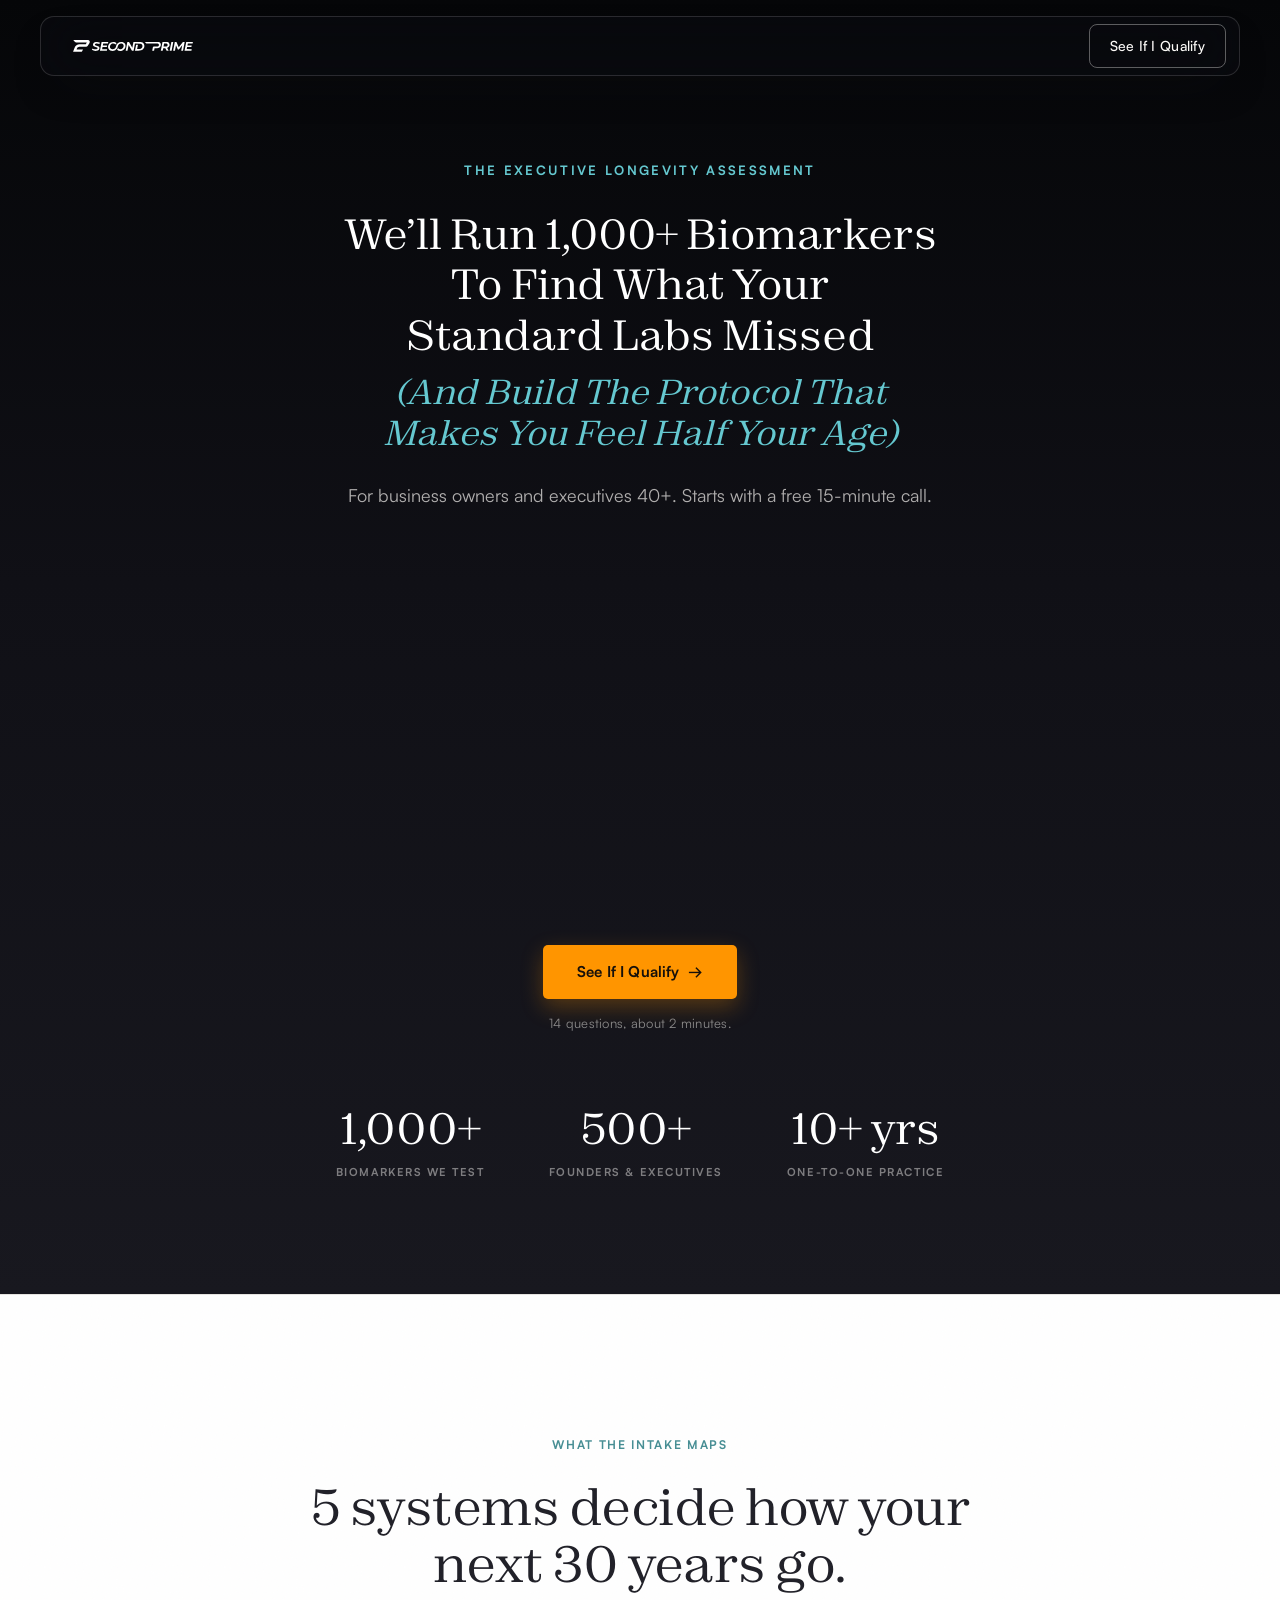
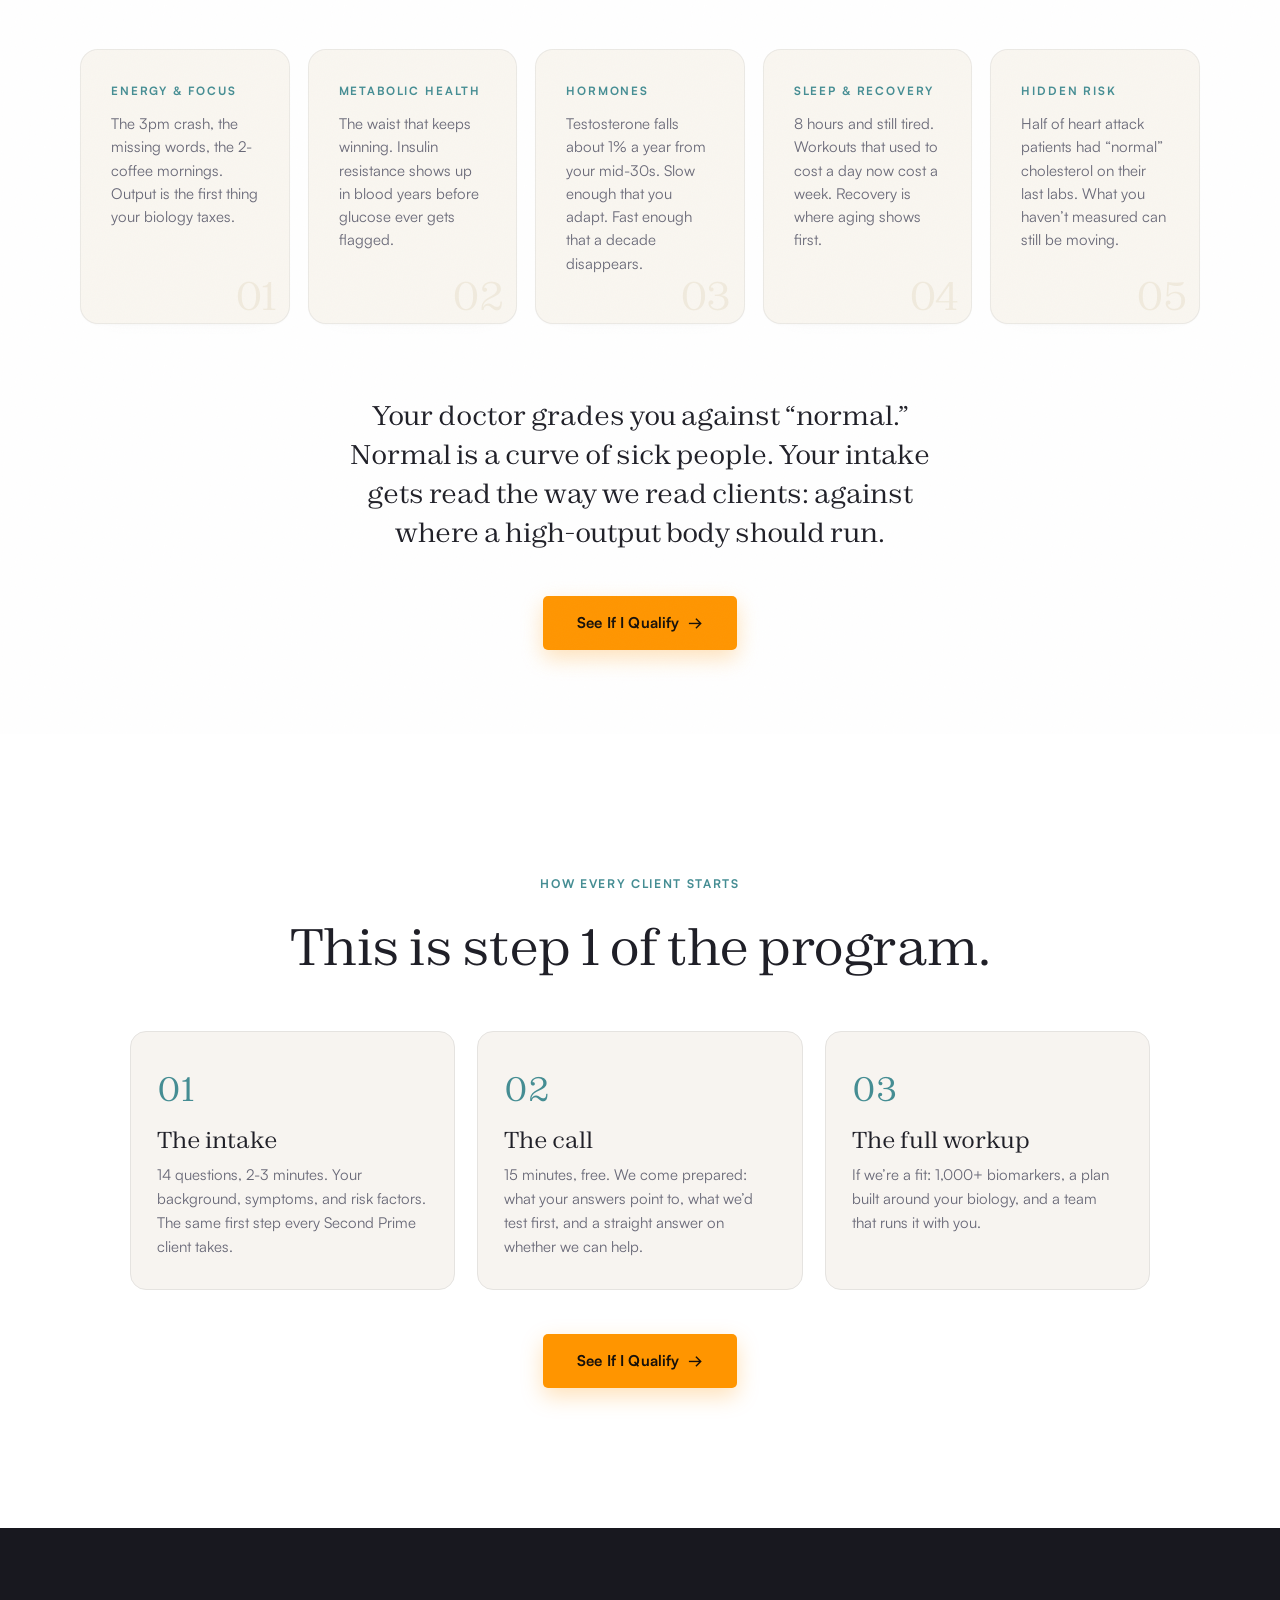
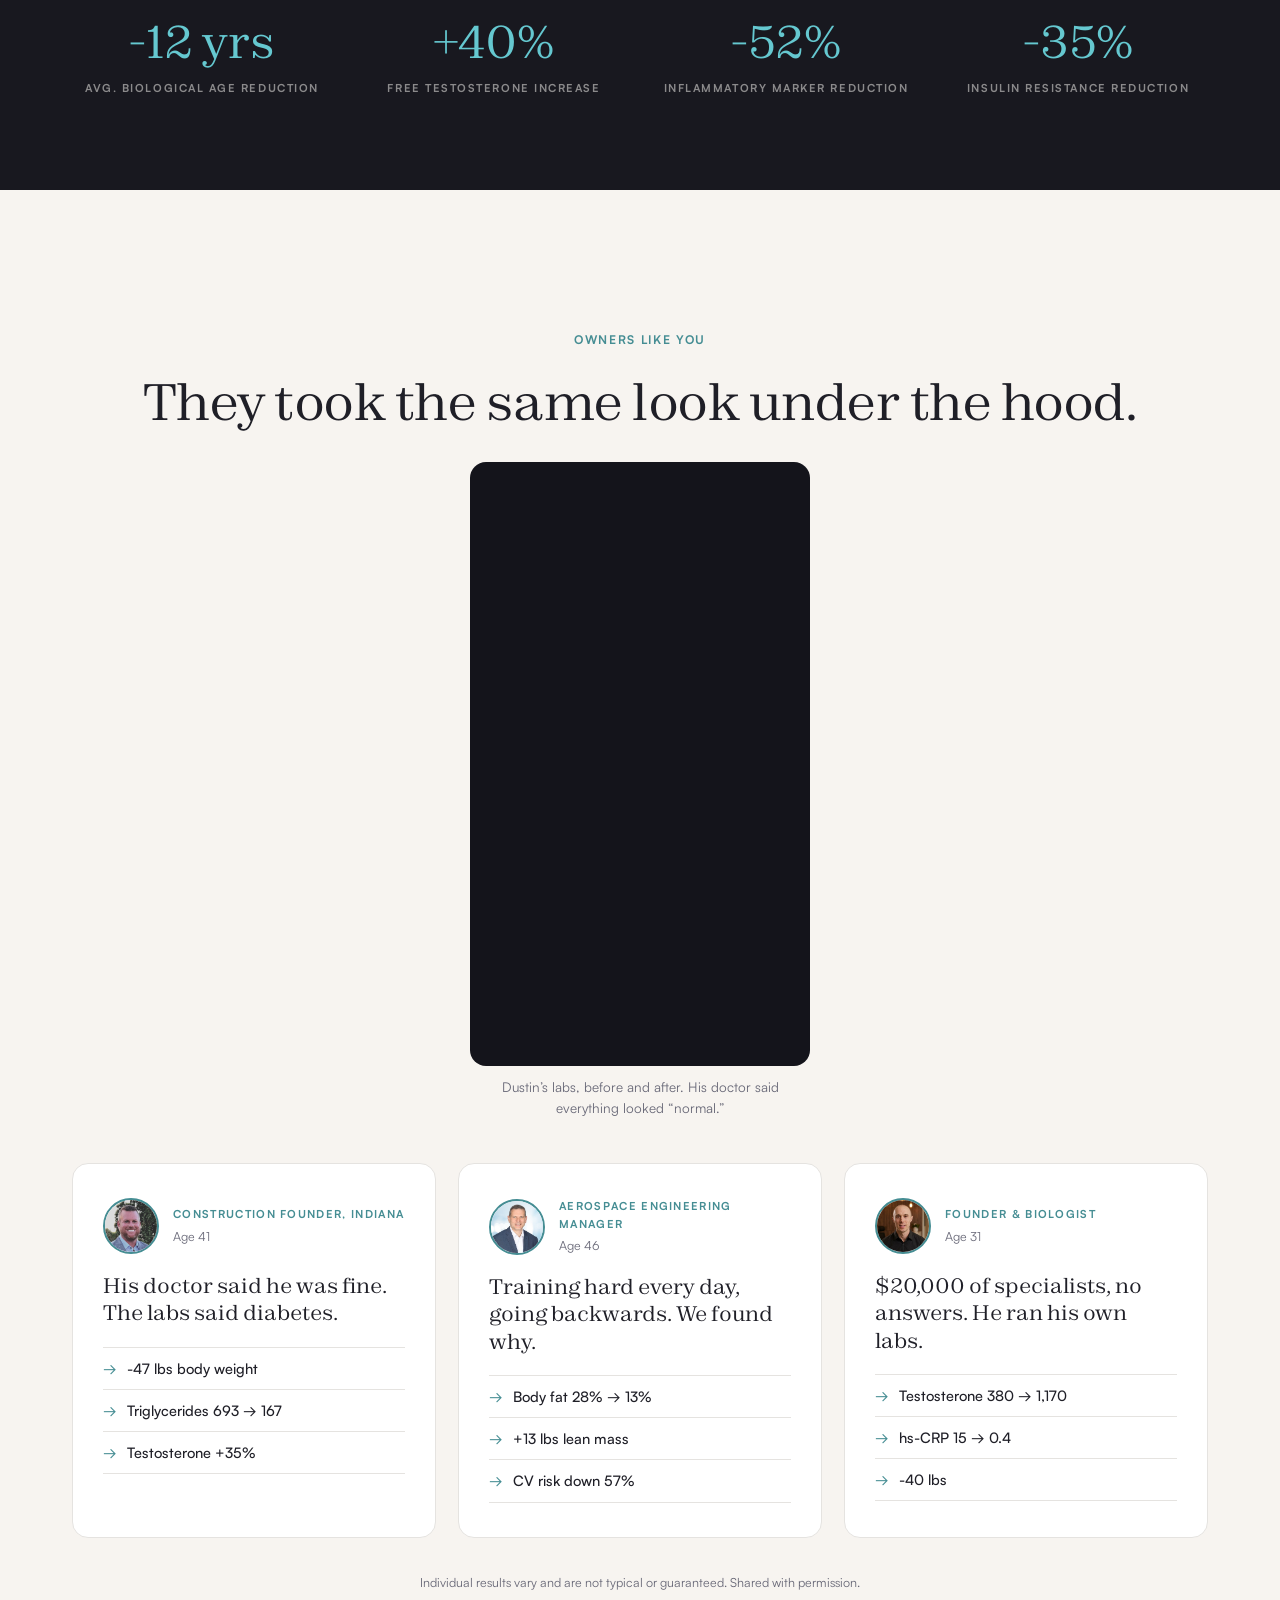
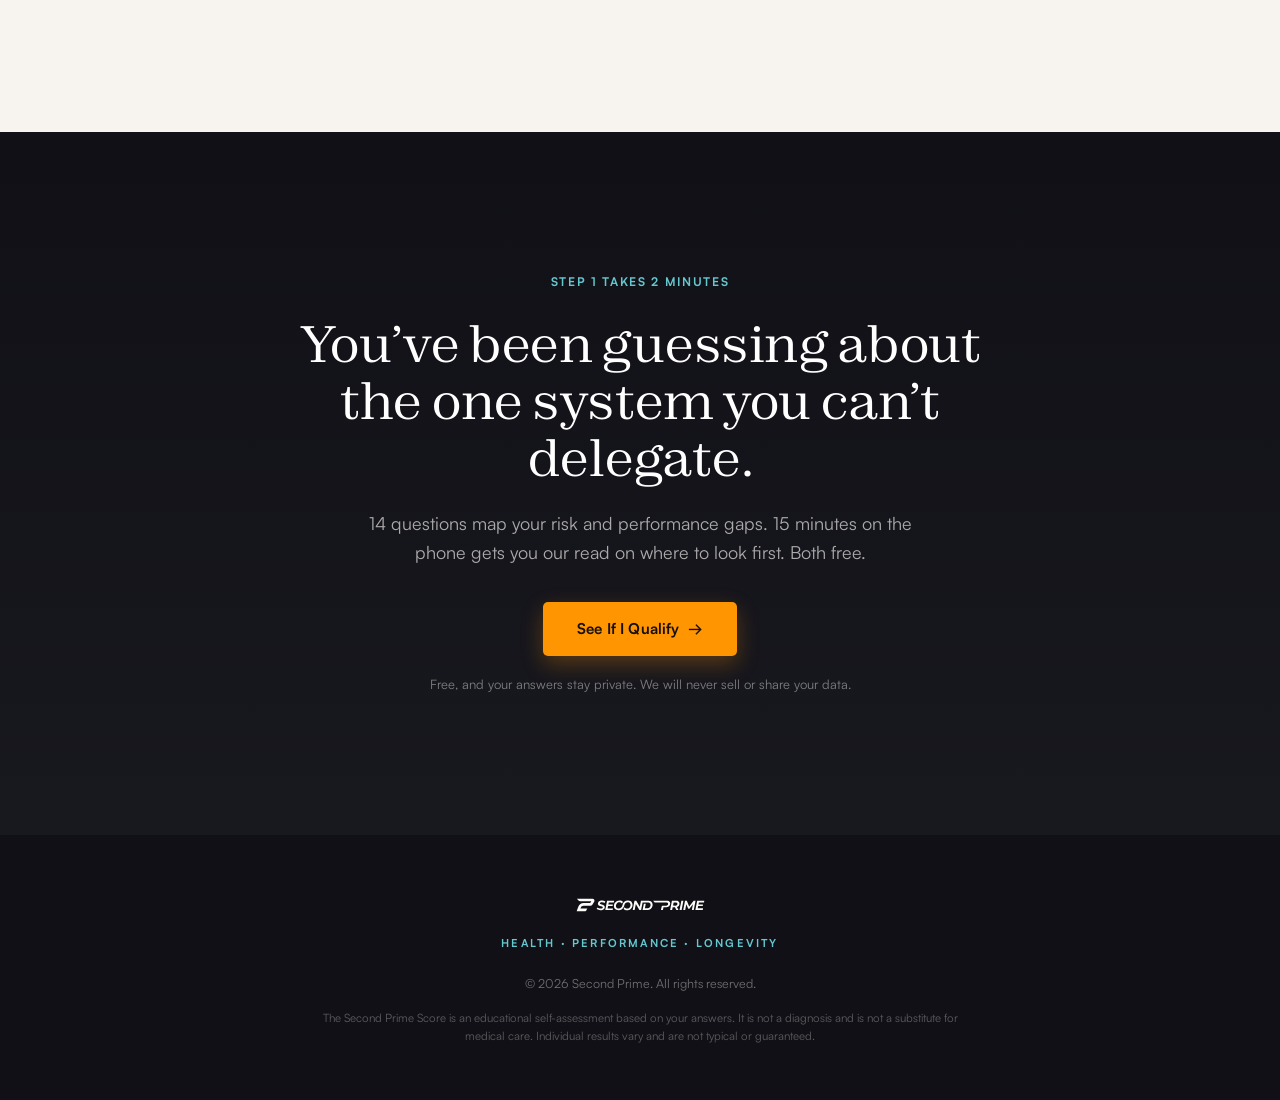
==== assessment-funnel/index.html @ a341e0a4 "Name the product in the eyebrow, shorten the headline, qualify-framed CTA - Eyebrow becomes The Exec" ====
<!DOCTYPE html>
<html lang="en">
<head>
  <meta charset="UTF-8" />
  <meta name="viewport" content="width=device-width, initial-scale=1.0" />
  <title>Second Prime | Your Doctor Says You're Fine. You Know You're Not.</title>
  <meta name="description" content="The Executive Longevity Assessment for business owners and executives 40+. 14 questions map your risk and performance gaps, then a free 15-minute call with our read on where to look first." />
  <link rel="icon" type="image/png" sizes="32x32" href="assets/favicon-32.png" />
  <link rel="icon" type="image/png" sizes="16x16" href="assets/favicon-16.png" />
  <meta name="theme-color" content="#101016" />
  <meta property="og:type" content="website" />
  <meta property="og:site_name" content="Second Prime" />
  <meta property="og:title" content="Your doctor says you're fine. You know you're not." />
  <meta property="og:description" content="The Executive Longevity Assessment. 14 questions map your risk and performance gaps, then a free 15-minute call: what we'd test first, and whether we can help." />
  <meta property="og:image" content="assets/og-image.jpg" />
  <meta name="twitter:card" content="summary_large_image" />
  <script>document.documentElement.classList.add("js");</script>
  <link rel="stylesheet" href="css/styles.css?v=1" />
  <link rel="stylesheet" href="css/funnel.css?v=11" />
  <link rel="stylesheet" href="css/assess.css?v=29" />
  <!-- Meta pixel (Amartinco LLC's Pixel). Neutral event names only, per Meta health-advertiser rules. -->
  <script>
  (function () {
    if (/^(localhost|127\.0\.0\.1|tests\.secondprime\.io)$|github\.io$/.test(location.hostname)) return; // no pixel on local/test previews
    !function(f,b,e,v,n,t,s){if(f.fbq)return;n=f.fbq=function(){n.callMethod?n.callMethod.apply(n,arguments):n.queue.push(arguments)};if(!f._fbq)f._fbq=n;n.push=n;n.loaded=!0;n.version='2.0';n.queue=[];t=b.createElement(e);t.async=!0;t.src=v;s=b.getElementsByTagName(e)[0];s.parentNode.insertBefore(t,s)}(window,document,'script','https://connect.facebook.net/en_US/fbevents.js');
    fbq('init', '500535282073021');
    fbq('track', 'PageView');
  })();
  </script>
</head>
<body class="as-land">

  <!-- ============ NAV ============ -->
  <header class="nav" id="nav">
    <div class="nav-inner">
      <span class="nav-logo" role="img" aria-label="Second Prime"></span>
      <nav class="nav-links"></nav>
      <div class="nav-actions">
        <a class="btn-cta btn-ghost" href="assessment.html">See If I Qualify</a>
      </div>
    </div>
  </header>

  <!-- ============ HERO ============ -->
  <section class="f-hero as-hero" id="top">
    <div class="container">
      <div class="reveal in">
        <span class="hero-tag">The Executive Longevity Assessment</span>
        <h1 class="as-h1-long">We&rsquo;ll Run 1,000+ Biomarkers To Find What Your Standard Labs Missed <span class="accent">(And Build The Protocol That Makes You Feel Half Your Age)</span></h1>
        <p class="f-hero-sub">For business owners and executives 40+. Starts with a free 15-minute call.</p>

        <!-- ============ LANDING VIDEO (Vimeo) ============ -->
        <div class="as-video reveal in" id="landingVideo">
          <div style="padding:56.25% 0 0 0;position:relative;border-radius:16px;overflow:hidden;"><iframe src="https://player.vimeo.com/video/1176372724?badge=0&amp;autopause=0&amp;player_id=0&amp;app_id=58479" frameborder="0" allow="autoplay; fullscreen; picture-in-picture; clipboard-write; encrypted-media; web-share" referrerpolicy="strict-origin-when-cross-origin" style="position:absolute;top:0;left:0;width:100%;height:100%;" title="Second Prime"></iframe></div>
        </div>
        <script src="https://player.vimeo.com/api/player.js"></script>

        <a class="btn btn-teal btn-lg as-cta" href="assessment.html">See If I Qualify&ensp;&rarr;</a>
        <p class="f-hero-note">14 questions, about 2 minutes.</p>
        <div class="f-hero-stats">
          <div><span class="num">1,000+</span><span class="lbl">Biomarkers We Test</span></div>
          <div><span class="num">500+</span><span class="lbl">Founders &amp; Executives</span></div>
          <div><span class="num">10+ yrs</span><span class="lbl">One-to-One Practice</span></div>
        </div>
      </div>
    </div>
  </section>

  <!-- ============ THE 5 SYSTEMS ============ -->
  <section class="gap" id="systems">
    <div class="container">
      <div class="so-head center reveal">
        <span class="eyebrow">What the Intake Maps</span>
        <h2>5 systems decide how your<br />next 30 years go.</h2>
      </div>
      <div class="so-grid as-grid5">
        <article class="so-card reveal">
          <span class="so-num" aria-hidden="true">01</span>
          <span class="so-label">Energy &amp; Focus</span>
          <p class="so-desc">The 3pm crash, the missing words, the 2-coffee mornings. Output is the first thing your biology taxes.</p>
        </article>
        <article class="so-card reveal">
          <span class="so-num" aria-hidden="true">02</span>
          <span class="so-label">Metabolic Health</span>
          <p class="so-desc">The waist that keeps winning. Insulin resistance shows up in blood years before glucose ever gets flagged.</p>
        </article>
        <article class="so-card reveal">
          <span class="so-num" aria-hidden="true">03</span>
          <span class="so-label">Hormones</span>
          <p class="so-desc">Testosterone falls about 1% a year from your mid-30s. Slow enough that you adapt. Fast enough that a decade disappears.</p>
        </article>
        <article class="so-card reveal">
          <span class="so-num" aria-hidden="true">04</span>
          <span class="so-label">Sleep &amp; Recovery</span>
          <p class="so-desc">8 hours and still tired. Workouts that used to cost a day now cost a week. Recovery is where aging shows first.</p>
        </article>
        <article class="so-card reveal">
          <span class="so-num" aria-hidden="true">05</span>
          <span class="so-label">Hidden Risk</span>
          <p class="so-desc">Half of heart attack patients had &ldquo;normal&rdquo; cholesterol on their last labs. What you haven&rsquo;t measured can still be moving.</p>
        </article>
      </div>
      <p class="f-turn reveal">Your doctor grades you against &ldquo;normal.&rdquo; Normal is a curve of sick people. Your intake gets read the way we read clients: against where a high-output body should run.</p>
      <div class="f-section-cta reveal">
        <a class="btn btn-dark btn-lg as-cta" href="assessment.html">See If I Qualify&ensp;&rarr;</a>
      </div>
    </div>
  </section>

  <!-- ============ HOW IT WORKS ============ -->
  <section style="background: var(--white)">
    <div class="container">
      <div class="center reveal" style="margin-bottom: 56px">
        <span class="eyebrow">How Every Client Starts</span>
        <h2>This is step 1 of the program.</h2>
      </div>
      <div class="as-steps reveal">
        <div class="as-step"><b>01</b><h3>The intake</h3><p>14 questions, 2-3 minutes. Your background, symptoms, and risk factors. The same first step every Second Prime client takes.</p></div>
        <div class="as-step"><b>02</b><h3>The call</h3><p>15 minutes, free. We come prepared: what your answers point to, what we&rsquo;d test first, and a straight answer on whether we can help.</p></div>
        <div class="as-step"><b>03</b><h3>The full workup</h3><p>If we&rsquo;re a fit: 1,000+ biomarkers, a plan built around your biology, and a team that runs it with you.</p></div>
      </div>
      <div class="f-section-cta reveal">
        <a class="btn btn-dark btn-lg as-cta" href="assessment.html">See If I Qualify&ensp;&rarr;</a>
      </div>
    </div>
  </section>

  <!-- ============ PROOF BAND ============ -->
  <section class="f-stats">
    <div class="container">
      <div class="f-stats-row reveal">
        <div><span class="num">-12 yrs</span><span class="lbl">Avg. Biological Age Reduction</span></div>
        <div><span class="num">+40%</span><span class="lbl">Free Testosterone Increase</span></div>
        <div><span class="num">-52%</span><span class="lbl">Inflammatory Marker Reduction</span></div>
        <div><span class="num">-35%</span><span class="lbl">Insulin Resistance Reduction</span></div>
      </div>
    </div>
  </section>

  <!-- ============ PROOF / CASES ============ -->
  <section style="background: var(--bg-light)">
    <div class="container">
      <div class="center reveal" style="margin-bottom: 32px">
        <span class="eyebrow">Owners Like You</span>
        <h2>They took the same look under the hood.</h2>
      </div>

      <!-- Dustin case study (vertical, 240x426). Strongest proof asset on the page. -->
      <div class="as-vertvid reveal">
        <div class="as-vertvid-frame"><iframe src="https://player.vimeo.com/video/1214153253?badge=0&amp;autopause=0&amp;player_id=0&amp;app_id=58479" frameborder="0" allow="autoplay; fullscreen; picture-in-picture; clipboard-write; encrypted-media; web-share" referrerpolicy="strict-origin-when-cross-origin" title="Dustin case study"></iframe></div>
        <p class="as-casevid-cap">Dustin&rsquo;s labs, before and after. His doctor said everything looked &ldquo;normal.&rdquo;</p>
      </div>
      <div class="f-cases">
        <article class="f-case reveal">
          <div class="f-case-head">
            <img class="f-case-avatar" src="assets/cases/dustin-head.jpg" alt="" loading="lazy" style="object-position:center 22%" />
            <div><span class="tag">Construction Founder, Indiana</span><span class="age">Age 41</span></div>
          </div>
          <div class="title">His doctor said he was fine. The labs said diabetes.</div>
          <ul>
            <li>-47 lbs body weight</li>
            <li>Triglycerides 693 &rarr; 167</li>
            <li>Testosterone +35%</li>
          </ul>
        </article>
        <article class="f-case reveal">
          <div class="f-case-head">
            <img class="f-case-avatar" src="assets/cases/rob-head.jpg" alt="" loading="lazy" style="object-position:center 30%" />
            <div><span class="tag">Aerospace Engineering Manager</span><span class="age">Age 46</span></div>
          </div>
          <div class="title">Training hard every day, going backwards. We found why.</div>
          <ul>
            <li>Body fat 28% &rarr; 13%</li>
            <li>+13 lbs lean mass</li>
            <li>CV risk down 57%</li>
          </ul>
        </article>
        <article class="f-case reveal">
          <div class="f-case-head">
            <img class="f-case-avatar" src="assets/cases/andrew-head.jpg" alt="" loading="lazy" style="object-position:center 38%" />
            <div><span class="tag">Founder &amp; Biologist</span><span class="age">Age 31</span></div>
          </div>
          <div class="title">$20,000 of specialists, no answers. He ran his own labs.</div>
          <ul>
            <li>Testosterone 380 &rarr; 1,170</li>
            <li>hs-CRP 15 &rarr; 0.4</li>
            <li>-40 lbs</li>
          </ul>
        </article>
      </div>
      <p class="f-disc reveal">Individual results vary and are not typical or guaranteed. Shared with permission.</p>
    </div>
  </section>

  <!-- ============ FINAL CTA ============ -->
  <section class="f-cta">
    <div class="container reveal">
      <span class="eyebrow">Step 1 Takes 2 Minutes</span>
      <h2>You&rsquo;ve been guessing about<br />the one system you can&rsquo;t delegate.</h2>
      <p class="lead">14 questions map your risk and performance gaps. 15 minutes on the phone gets you our read on where to look first. Both free.</p>
      <a class="btn btn-teal btn-lg as-cta" href="assessment.html">See If I Qualify&ensp;&rarr;</a>
      <p class="note">Free, and your answers stay private. We will never sell or share your data.</p>
    </div>
  </section>

  <!-- ============ FOOTER ============ -->
  <footer class="f-footer">
    <div class="container">
      <div class="f-logo" role="img" aria-label="Second Prime"></div>
      <p class="tagline">Health &middot; Performance &middot; Longevity</p>
      <p class="copy">&copy; 2026 Second Prime. All rights reserved.</p>
      <p class="disc">The Second Prime Score is an educational self-assessment based on your answers. It is not a diagnosis and is not a substitute for medical care. Individual results vary and are not typical or guaranteed.</p>
    </div>
  </footer>

  <!-- ============ STICKY MOBILE CTA ============ -->
  <div class="f-sticky" id="fSticky">
    <div class="f-sticky-txt"><b>Executive Longevity Assessment</b>14 questions, then a free 15-minute call</div>
    <a class="btn btn-teal as-cta" href="assessment.html">See If I Qualify</a>
  </div>

  <script>
  // Glass nav theme: match the ground behind it
  const nav = document.getElementById('nav');
  const NAV_DARK = '.f-hero, .f-stats, .f-cta, .f-footer';
  function updateNavTheme() {
    const r = nav.getBoundingClientRect();
    const y = r.top + r.height / 2;
    const xs = [r.left + r.width * 0.5, r.left + r.width * 0.2, r.left + r.width * 0.8];
    nav.style.pointerEvents = 'none';
    let dark = false;
    for (const x of xs) { const el = document.elementFromPoint(x, y); if (el && el.closest(NAV_DARK)) { dark = true; break; } }
    nav.style.pointerEvents = '';
    nav.classList.toggle('light', !dark);
  }
  let navRaf = 0;
  const onNavScroll = () => { if (navRaf) return; navRaf = requestAnimationFrame(() => { navRaf = 0; updateNavTheme(); }); };
  window.addEventListener('scroll', onNavScroll, { passive: true });
  window.addEventListener('resize', onNavScroll);
  window.addEventListener('load', updateNavTheme);
  updateNavTheme();

  // Scroll reveals
  const revealEls = [...document.querySelectorAll('.reveal')];
  function revealCheck() {
    const limit = window.innerHeight * 0.92;
    revealEls.forEach((el) => {
      if (el.classList.contains('in')) return;
      if (el.getBoundingClientRect().top < limit) {
        const siblings = [...el.parentElement.children].filter((c) => c.classList.contains('reveal') && !c.classList.contains('in'));
        const idx = Math.max(0, siblings.indexOf(el));
        el.style.transitionDelay = `${Math.min(idx, 5) * 100}ms`;
        el.classList.add('in');
      }
    });
  }
  const revealIO = new IntersectionObserver((entries) => { if (entries.some((e) => e.isIntersecting)) revealCheck(); }, { rootMargin: '0px 0px -8% 0px' });
  revealEls.forEach((el) => revealIO.observe(el));
  window.addEventListener('resize', revealCheck, { passive: true });
  window.addEventListener('load', revealCheck);
  revealCheck();
  const revealTimer = setInterval(() => {
    revealCheck();
    if (revealEls.every((el) => el.classList.contains('in'))) clearInterval(revealTimer);
  }, 350);

// Sticky mobile CTA: show once past the hero
  const sticky = document.getElementById('fSticky');
  function onStickyScroll() {
    sticky.classList.toggle('show', window.scrollY > window.innerHeight * 0.9);
  }
  window.addEventListener('scroll', onStickyScroll, { passive: true });
  onStickyScroll();
  </script>
</body>
</html>
---- assessment-funnel/css/styles.css ----
/* ============================================================
   BRAND FONTS — Satoshi (sans) + Zodiak (serif), local files
   ============================================================ */
@font-face { font-family: "Satoshi"; src: url("../assets/fonts/Satoshi-Regular.otf") format("opentype"); font-weight: 400; font-display: swap; }
@font-face { font-family: "Satoshi"; src: url("../assets/fonts/Satoshi-Medium.otf") format("opentype"); font-weight: 500; font-display: swap; }
@font-face { font-family: "Satoshi"; src: url("../assets/fonts/Satoshi-Bold.otf") format("opentype"); font-weight: 700; font-display: swap; }
@font-face { font-family: "Satoshi"; src: url("../assets/fonts/Satoshi-Black.otf") format("opentype"); font-weight: 900; font-display: swap; }
@font-face { font-family: "Zodiak"; src: url("../assets/fonts/Zodiak-Light.otf") format("opentype"); font-weight: 300; font-display: swap; }
@font-face { font-family: "Zodiak"; src: url("../assets/fonts/Zodiak-Regular.otf") format("opentype"); font-weight: 400; font-display: swap; }

/* ============================================================
   DESIGN TOKENS — edit colors and fonts here, site-wide
   ============================================================ */
:root {
  /* Second Prime palette: slate dominates, teal punctuates, sand informs */
  --ink: #1F1F27;          /* Slate-900: primary text */
  --gray: #686877;         /* Slate-500: secondary text */
  --near-black: #18181F;   /* Slate-1000: dark sections */
  --bg-light: #F7F4F0;     /* Sand-100: warm light sections */
  --bg-cool: #F0F0F2;      /* Slate-50 */
  --border: #E5E3E0;
  --teal: #458D93;         /* Teal-500: accent on light */
  --teal-bright: #65C8D0;  /* Teal-200: accent on dark, primary CTA */
  --teal-deep: #2B5C60;    /* Teal-700 */
  --sand: #D9C8AE;         /* Sand-400: one key callout per view */
  --sand-light: #FDFBF8;
  --white: #ffffff;

  --font-sans: "Satoshi", -apple-system, sans-serif;
  --font-serif: "Zodiak", Georgia, serif;

  --dur-reveal: 0.6s;
  --dur-ui: 0.3s;
  --ease: cubic-bezier(0.22, 0.61, 0.36, 1);

  --container: 1200px;
  --section-pad: 140px;
  --radius: 16px;
}

/* ============================================================
   BASE
   ============================================================ */
*, *::before, *::after { box-sizing: border-box; margin: 0; padding: 0; }
html { scroll-behavior: smooth; }
html { overflow-x: hidden; }
body {
  font-family: var(--font-sans);
  color: var(--ink);
  background: var(--white);
  font-size: 16px;
  line-height: 1.6;
  -webkit-font-smoothing: antialiased;
  overflow-x: hidden;
}
img, video { max-width: 100%; display: block; }
a { color: inherit; text-decoration: none; }
ul { list-style: none; }
button { font: inherit; cursor: pointer; border: none; background: none; }

.container { max-width: var(--container); margin: 0 auto; padding: 0 32px; }
section { padding: var(--section-pad) 0; }

/* Typography */
h1 { font-family: var(--font-serif); font-size: clamp(44px, 6vw, 78px); font-weight: 400; line-height: 1.05; letter-spacing: -0.01em; text-wrap: balance; }
h2 { font-family: var(--font-serif); font-size: clamp(34px, 4vw, 54px); font-weight: 400; line-height: 1.12; letter-spacing: -0.01em; text-wrap: balance; }
h3 { font-size: 24px; font-weight: 500; line-height: 1.25; }
.eyebrow {
  display: block; font-size: 12px; font-weight: 700; letter-spacing: 0.14em;
  text-transform: uppercase; color: var(--teal); margin-bottom: 24px;
}
.lead { font-size: 18px; color: var(--gray); max-width: 560px; }
.center { text-align: center; }
.center .lead { margin-left: auto; margin-right: auto; }

/* Buttons */
.btn {
  display: inline-block; padding: 13px 30px; border-radius: 5px;
  font-size: 14px; font-weight: 600; letter-spacing: 0.04em;
  transition: transform var(--dur-ui) var(--ease), box-shadow var(--dur-ui) var(--ease), background var(--dur-ui) var(--ease);
}
.btn:hover { transform: translateY(-2px); box-shadow: 0 12px 28px rgba(16,16,22,0.16); }
.btn-dark { background: var(--near-black); color: var(--sand-light); }
.btn-dark:hover { background: var(--teal-deep); }
.btn-teal { background: var(--teal-bright); color: #101016; }
.btn-teal:hover { background: #78ECF5; }
.btn-light { background: var(--white); color: var(--ink); }
.btn-outline { border: 1px solid var(--border); color: var(--ink); }

/* Card hover lift (site-wide polish) */
.stat-card, .assess-item, .social-card, .gap-card, .pillar-card, .tier, .method-card .media, .priority-card {
  transition: transform var(--dur-ui) var(--ease), box-shadow var(--dur-ui) var(--ease), border-color var(--dur-ui) var(--ease);
}
.stat-card:hover, .assess-item:hover, .social-card:hover, .gap-card:hover, .priority-card:hover {
  transform: translateY(-4px); box-shadow: 0 16px 40px rgba(22,23,25,0.08);
}
.pillar-card:hover { transform: translateY(-4px); border-color: rgba(255,255,255,0.2); }
.tier:hover { transform: translateY(-4px); box-shadow: 0 20px 48px rgba(22,23,25,0.12); }

/* Scroll reveal */
html.js .reveal { opacity: 0; transform: translateY(28px); transition: opacity .85s cubic-bezier(.16,1,.3,1), transform .85s cubic-bezier(.16,1,.3,1); }
html.js .reveal.in { opacity: 1; transform: none; }
@media (prefers-reduced-motion: reduce){ html.js .reveal { opacity: 1 !important; transform: none !important; transition: none; } }

/* Image placeholder slots — replace with real media */
.ph {
  position: relative; overflow: hidden; border-radius: var(--radius);
  background: linear-gradient(135deg, #d9d9de 0%, #c4c4cc 50%, #b3b3bd 100%);
  display: flex; align-items: center; justify-content: center;
}
.ph::after {
  content: attr(data-label);
  font-size: 12px; letter-spacing: 0.08em; text-transform: uppercase;
  color: rgba(39,39,44,0.55);
}

/* ============================================================
   NAV
   ============================================================ */
/* Glass nav — floating, scroll-aware theme (.light = over light sections) */
.nav {
  position: fixed; top: 16px; left: 50%; transform: translateX(-50%); z-index: 100;
  width: min(var(--container), calc(100% - 32px));
  color: var(--white); border-radius: 14px;
  background: rgba(20,20,26,0.24);
  backdrop-filter: blur(30px) saturate(1.7); -webkit-backdrop-filter: blur(30px) saturate(1.7);
  box-shadow: inset 0 0 0 1px rgba(255,255,255,0.14), 0 18px 44px -22px rgba(16,16,22,0.55);
  transition: background var(--dur-ui) var(--ease), color var(--dur-ui) var(--ease), box-shadow var(--dur-ui) var(--ease);
}
.nav.scrolled, .nav.light { color: var(--ink); background: rgba(247,244,240,0.5);
  box-shadow: inset 0 0 0 1px rgba(16,16,22,0.06), 0 18px 44px -26px rgba(43,92,96,0.24); }
.nav-inner {
  width: 100%; padding: 0 14px 0 24px;
  height: 60px; display: flex; align-items: center; justify-content: space-between;
}
.nav-logo {
  display: block; width: 152px; height: 30px; background: currentColor;
  -webkit-mask: url("../assets/logo.svg") no-repeat left center / contain;
          mask: url("../assets/logo.svg") no-repeat left center / contain;
  transition: background var(--dur-ui) var(--ease);
}
.nav-links { display: flex; gap: 30px; font-size: 14px; }
.nav-links a { color: currentColor; opacity: 0.72; transition: opacity var(--dur-ui); }
.nav-links a:hover { opacity: 1; }
.nav-actions { display: flex; align-items: center; gap: 16px; font-size: 14px; }
.nav .btn-cta { padding: 10px 20px; border-radius: 8px; background: var(--teal-bright); color: #101016; font-weight: 600; font-size: 14px; letter-spacing: 0.02em; transition: background var(--dur-ui), transform var(--dur-ui); white-space: nowrap; }
.nav.scrolled .btn-cta, .nav.light .btn-cta { background: var(--near-black); color: var(--sand-light); }
.nav .btn-cta:hover { transform: translateY(-1px); }
.nav-burger { display: none; flex-direction: column; align-items: center; justify-content: center;
  gap: 5px; width: 44px; height: 44px; margin-right: -10px; padding: 0;
  background: none; border: none; color: inherit; cursor: pointer; }
.nav-burger span { width: 22px; height: 2px; background: currentColor; }

/* Visible keyboard focus (accessibility) */
:focus-visible { outline: 2px solid var(--teal); outline-offset: 3px; border-radius: 4px; }
.btn:focus-visible, .btn-cta:focus-visible, .nav-links a:focus-visible { outline-offset: 4px; }
:focus:not(:focus-visible) { outline: none; }
.mobile-menu {
  display: none; position: fixed; top: 82px; left: 16px; right: 16px; z-index: 99;
  background: rgba(247,244,240,0.96);
  backdrop-filter: blur(18px); -webkit-backdrop-filter: blur(18px); color: var(--ink);
  border-radius: 14px; box-shadow: inset 0 0 0 1px rgba(16,16,22,0.07), 0 18px 44px -22px rgba(16,16,22,0.25);
  padding: 8px 22px 16px;
}
.mobile-menu.open { display: block; }
.mobile-menu a { display: block; padding: 14px 0; font-size: 17px; border-bottom: 1px solid var(--border); }
.mobile-menu a:last-child { border-bottom: none; }

/* ============================================================
   HERO  (full-bleed dark image, headline bottom-left)
   ============================================================ */
.hero {
  position: relative; min-height: 100dvh; padding: 0; overflow: hidden;
  display: flex; align-items: center; color: var(--white);
  background: #101016;
}
.hero::before {
  content: ""; position: absolute; inset: -1.5%; z-index: 0;
  background: url("../assets/andrew-hero-b.jpg?v=2") right top / cover no-repeat;
  background-image: -webkit-image-set(url("../assets/andrew-hero-b.webp?v=2") 1x, url("../assets/andrew-hero-b.jpg?v=2") 1x);
  background-image: image-set(url("../assets/andrew-hero-b.webp?v=2") type("image/webp"), url("../assets/andrew-hero-b.jpg?v=2") type("image/jpeg"));
  background-position: right top; background-size: cover; background-repeat: no-repeat;
  transform: scale(1.0); transform-origin: top center;
}
html.js .hero::before {
  animation: heroKen 30s ease-in-out infinite alternate;
}
.hero::after {
  content: ""; position: absolute; inset: 0; z-index: 1; pointer-events: none;
  background:
    linear-gradient(90deg, rgba(10,10,14,0.88) 0%, rgba(10,10,14,0.66) 26%, rgba(10,10,14,0.32) 56%, rgba(10,10,14,0.06) 100%),
    linear-gradient(180deg, rgba(10,10,14,0.28) 0%, rgba(10,10,14,0.05) 34%, rgba(10,10,14,0.55) 80%, rgba(6,6,10,0.99) 100%);
}
@keyframes heroKen {
  from { transform: scale(1.0) translate3d(0, 0, 0); }
  to   { transform: scale(1.035) translate3d(-0.8%, 0.8%, 0); }
}

.hero-inner {
  position: relative; z-index: 2; width: 100%;
  max-width: var(--container); margin: 0 auto; padding: 32px 32px 0;
  display: flex; justify-content: space-between; align-items: center; gap: 40px;
}
.hero h1 { margin-bottom: 28px; max-width: 680px; }
.hero-tag {
  display: block; font-size: 13px; font-weight: 700; letter-spacing: 0.18em;
  text-transform: uppercase; color: rgba(255,255,255,0.85); margin-bottom: 22px;
}
.hero-sub { font-size: 19px; color: rgba(255,255,255,0.85); max-width: 520px; margin: -6px 0 28px; }
.btn-lg { padding: 15px 34px; font-size: 15px; }
.hero-checks { margin: 0 0 36px; display: flex; flex-direction: column; gap: 13px; }
.hero-checks li { display: flex; align-items: center; gap: 14px; font-size: 17px; color: rgba(255,255,255,0.92); }
.hero-checks li::before {
  content: "\2713"; flex: 0 0 26px; height: 26px; border-radius: 50%;
  background: var(--teal); color: var(--white);
  display: flex; align-items: center; justify-content: center;
  font-size: 13px; font-weight: 700;
}
.hero-cta-row { display: flex; align-items: center; gap: 28px; flex-wrap: wrap; }
.hero-link {
  color: var(--white); font-weight: 500; padding-bottom: 2px;
  border-bottom: 1px solid rgba(255,255,255,0.5);
  transition: border-color var(--dur-ui);
}
.hero-link:hover { border-color: var(--white); }

/* ---- Hero entrance choreography + clinical accent line ---- */
.hero-rule { display: block; width: 0; height: 2px; border-radius: 2px;
  background: var(--teal-bright); margin-bottom: 20px; }
html.js .hero-rule { animation: lineGrow 1s cubic-bezier(.16,1,.3,1) 0.2s forwards; }
@keyframes lineGrow { from { width: 0; } to { width: 42px; } }

html.js .hero-tag,
html.js .hero h1,
html.js .hero-sub,
html.js .hero-cta-row { opacity: 0; animation: heroRise 0.95s cubic-bezier(.16,1,.3,1) forwards; }
html.js .hero-tag    { animation-delay: 0.18s; }
html.js .hero h1     { animation-delay: 0.34s; }
html.js .hero-sub    { animation-delay: 0.50s; }
html.js .hero-cta-row { animation-delay: 0.64s; }
@keyframes heroRise { from { opacity: 0; transform: translateY(22px); } to { opacity: 1; transform: none; } }

/* ---- Felt chips cascade in one at a time ---- */
html.js .felt span { opacity: 0; }
html.js .felt.in span { animation: chipIn 0.6s cubic-bezier(.16,1,.3,1) both; }
html.js .felt.in span:nth-child(1) { animation-delay: 0.05s; }
html.js .felt.in span:nth-child(2) { animation-delay: 0.15s; }
html.js .felt.in span:nth-child(3) { animation-delay: 0.25s; }
html.js .felt.in span:nth-child(4) { animation-delay: 0.35s; }
html.js .felt.in span:nth-child(5) { animation-delay: 0.45s; }
@keyframes chipIn { from { opacity: 0; translate: 0 14px; scale: 0.97; } to { opacity: 1; translate: 0 0; scale: 1; } }
.felt span:hover { border-color: var(--teal-bright); }

/* ---- Comparison cards slide in from opposite sides ---- */
html.js .gap-them.reveal { transform: translateY(28px) translateX(-26px); }
html.js .gap-us.reveal   { transform: translateY(28px) translateX(26px); }
html.js .gap-them.in, html.js .gap-us.in { transform: none; }

@media (prefers-reduced-motion: reduce) {
  html.js .hero::before { animation: none; }
  html.js .hero-rule { width: 42px; animation: none; }
  html.js .hero-tag, html.js .hero h1, html.js .hero-sub, html.js .hero-cta-row { opacity: 1; animation: none; }
  html.js .felt span { opacity: 1; }
  html.js .felt.in span { animation: none; }
  html.js .gap-them.reveal, html.js .gap-us.reveal { transform: translateY(28px); }
}

/* ============================================================
   THE GAP (why we're different)
   ============================================================ */
.gap { background: var(--bg-light); }
.gap-head { max-width: 860px; margin: 0 auto 32px; }
.gap-head .lead { margin: 20px auto 0; }
.gap-grid { display: grid; grid-template-columns: 1fr 1fr; gap: 24px; max-width: 980px; margin: 0 auto; }
.gap-card { border-radius: var(--radius); padding: 40px 36px; }
.gap-them { background: var(--white); border: 1px solid var(--border); }
.gap-them h3 { color: var(--ink); }
.gap-us { background: var(--near-black); color: var(--white); }
.gap-card h3 { font-family: var(--font-serif); font-weight: 400; font-size: 24px; margin-bottom: 6px; }
.gap-tag { font-size: 12px; letter-spacing: 0.06em; text-transform: uppercase; color: var(--gray); margin-bottom: 26px; }
.gap-us .gap-tag { color: var(--teal-bright); }
.gap-card li { display: flex; gap: 12px; padding: 9px 0; font-size: 15px; color: var(--gray); }
.gap-them li::before { content: "\2715"; color: #c2c2cb; font-size: 12px; margin-top: 4px; }
.gap-us li { color: rgba(255,255,255,0.78); }
.gap-us li::before { content: "\2713"; color: var(--teal-bright); font-weight: 700; }

/* Something's off — symptom card grid (design import) */
.so-head { max-width: 1120px; margin: 0 auto; }
.so-grid {
  display: grid; grid-template-columns: repeat(3, 1fr); gap: 18px;
  max-width: 1120px; margin: 56px auto 0;
}
.so-card {
  position: relative; border-radius: 18px;
  background: #F9F6F0;
  border: 1px solid rgba(31,31,39,0.06);
  box-shadow: 0 1px 2px rgba(31,31,39,0.02), 0 10px 26px -24px rgba(31,31,39,0.1);
  padding: 32px 30px 30px; overflow: hidden;
  transition: box-shadow var(--dur-ui) var(--ease), transform var(--dur-ui) var(--ease), border-color var(--dur-ui) var(--ease);
}
.so-card:hover {
  transform: translateY(-4px); border-color: rgba(69,141,147,0.32);
  box-shadow: 0 16px 36px -26px rgba(31,31,39,0.16);
}
.so-num {
  position: absolute; top: 20px; right: 26px;
  font-family: var(--font-serif); font-weight: 400; font-size: 62px;
  line-height: 1; letter-spacing: -.04em; color: #E7DCC4; pointer-events: none; z-index: 0;
}
.so-label {
  display: block; font-family: var(--font-sans); font-weight: 600;
  font-size: 11.5px; letter-spacing: 0.16em; text-transform: uppercase;
  color: var(--teal); margin-bottom: 58px; position: relative; z-index: 1;
}
.so-headline {
  font-family: var(--font-serif); font-weight: 400; font-size: 27px;
  line-height: 1.1; letter-spacing: -0.015em; color: var(--ink);
  position: relative; z-index: 1;
}
.so-desc {
  font-family: var(--font-sans); font-size: 15px; line-height: 1.55;
  color: var(--gray); margin: 12px 0 0; position: relative; z-index: 1;
}
@media (max-width: 920px) { .so-grid { grid-template-columns: repeat(2, 1fr); } }
@media (max-width: 600px) {
  .so-grid { grid-template-columns: 1fr; margin-top: 40px; gap: 14px; }
  .so-num { font-size: 54px; }
  .so-label { margin-bottom: 40px; }
  .so-headline { font-size: 24px; }
}

/* Something's off — dark "flying blind" panel (replaces comparison chart) */
.flyingblind {
  position: relative; overflow: hidden;
  background: radial-gradient(120% 90% at 50% -10%, #33686E 0%, #26555B 55%, #1E464C 100%) #26555B;
  border-radius: 28px;
  padding: 72px 72px 64px; max-width: 1120px; margin: 22px auto 0;
  color: var(--white); text-align: center;
  box-shadow: inset 0 1px 0 rgba(255,255,255,0.06), 0 40px 90px -50px rgba(22,56,61,0.5);
}
.flyingblind::before {
  content: ""; position: absolute; inset: 0; pointer-events: none;
  background: radial-gradient(90% 55% at 50% -8%, rgba(255,255,255,0.04), transparent 58%);
}
.fb-headline {
  font-family: var(--font-serif); font-weight: 400; font-size: clamp(32px, 4vw, 46px);
  line-height: 1.12; letter-spacing: -0.02em; color: var(--sand-light); margin: 0;
  text-wrap: balance;
}
.fb-lead {
  font-family: var(--font-sans); font-size: clamp(16px, 1.6vw, 18px); line-height: 1.6;
  color: rgba(225,242,243,0.78); margin: 22px auto 0; max-width: 600px; text-wrap: pretty;
}
/* Transition line between symptom grid and the dark panel */
.so-turn {
  position: relative; text-align: center; max-width: 640px; margin: 60px auto 0;
  padding-bottom: 42px;
  font-family: var(--font-serif); font-weight: 400; font-size: clamp(21px, 2.2vw, 27px);
  line-height: 1.3; letter-spacing: -0.01em; color: var(--ink);
}
.so-turn em { font-style: italic; color: var(--teal); }
.so-turn::after {
  content: ""; position: absolute; left: 50%; bottom: 0; transform: translateX(-50%);
  width: 1px; height: 30px; background: linear-gradient(var(--border), rgba(229,227,224,0));
}
.fb-stats { margin-top: 46px; display: grid; grid-template-columns: repeat(3, 1fr); gap: 16px; }
.fb-stat {
  background: rgba(255,255,255,0.06);
  border: 1px solid rgba(255,255,255,0.12);
  box-shadow: inset 0 1px 0 rgba(255,255,255,0.07);
  border-radius: 20px; padding: 34px 26px 30px;
  transition: transform .35s var(--ease), background .35s var(--ease), border-color .35s var(--ease);
}
.fb-stat:hover {
  transform: translateY(-4px);
  background: rgba(255,255,255,0.09);
  border-color: rgba(101,200,208,0.45);
}
.fb-term {
  font-family: var(--font-serif); font-weight: 400; font-size: 42px; line-height: 1;
  letter-spacing: -0.02em; color: var(--sand-light);
}
.fb-contrast { display: flex; align-items: baseline; justify-content: center; gap: 13px; }
.fb-from { font-size: 27px; color: rgba(225,242,243,0.42); letter-spacing: -0.01em; }
.fb-arrow-i { font-family: var(--font-sans); font-size: 21px; color: rgba(225,242,243,0.38); }
.fb-desc {
  font-family: var(--font-sans); font-size: 15.5px; line-height: 1.55; color: rgba(225,242,243,0.72); margin: 16px 0 0;
}
.fb-cta { margin-top: 48px; display: flex; flex-wrap: wrap; align-items: center; justify-content: center; gap: 24px; }
.fb-tagline { font-family: var(--font-sans); font-size: 15px; color: rgba(225,242,243,0.55); }
@media (max-width: 760px) {
  .flyingblind { padding: 44px 22px 40px; border-radius: 22px; margin-top: 44px; }
  .fb-stats { grid-template-columns: 1fr; gap: 12px; margin-top: 36px; }
  .fb-stat { padding: 26px 22px 24px; border-radius: 16px; }
  .fb-term { font-size: 34px; }
}

/* ============================================================
   THE DIFFERENCE (data -> plan funnel)
   ============================================================ */
.plan { background: var(--bg-light); }
.plan-head { max-width: 820px; margin: 0 auto 64px; }
.plan-head .lead { margin: 20px auto 0; }
.plan-grid { display: grid; grid-template-columns: 1.1fr 0.9fr; gap: 24px; max-width: 1020px; margin: 0 auto; align-items: stretch; }
.funnel {
  background: var(--white); border: 1px solid var(--border); border-radius: var(--radius);
  padding: 36px; display: flex; flex-direction: column; gap: 18px;
}
.funnel-title { font-weight: 700; font-size: 15px; margin-bottom: 6px; }
.f-row { display: grid; grid-template-columns: 72px 1fr 130px; gap: 14px; align-items: center; }
.f-num { font-size: 17px; font-weight: 700; text-align: right; letter-spacing: -0.01em; }
.f-track { height: 8px; border-radius: 99px; background: #ececf1; overflow: hidden; }
.f-bar { height: 100%; border-radius: 99px; width: var(--w); }
html.js .f-bar { width: 0; transition: width 1.1s var(--ease) 0.3s; }
html.js .reveal.in .f-bar { width: var(--w); }
.f-1 { background: var(--ink); }
.f-2 { background: var(--teal-deep); }
.f-3 { background: var(--teal); }
.f-4 { background: var(--sand); }
.f-label { font-size: 13px; color: var(--gray); }
.funnel-note { font-size: 12px; color: var(--gray); margin-top: auto; padding-top: 12px; }
.priority-stack { display: flex; flex-direction: column; gap: 14px; }
.priority-card {
  background: var(--white); border: 1px solid var(--border); border-radius: var(--radius);
  padding: 20px 24px; display: flex; flex-direction: column; gap: 4px;
}
.p-tag { font-size: 11px; font-weight: 700; letter-spacing: 0.12em; text-transform: uppercase; color: var(--teal); }
.priority-card strong { font-size: 16px; font-weight: 700; }
.priority-card span:last-of-type { font-size: 14px; color: var(--gray); }

/* ============================================================
   FOUNDER STORY
   ============================================================ */
.founder { background: var(--near-black); color: var(--white); }
.founder-grid { display: grid; grid-template-columns: 0.9fr 1.1fr; gap: 64px; align-items: center; }
.founder-photo .ph { aspect-ratio: 4 / 5; background: linear-gradient(135deg, #34343c, #1e1e24); }
.founder-photo .ph::after { color: rgba(255,255,255,0.4); }
.founder .eyebrow { color: rgba(255,255,255,0.5); }
.founder-body h2 { margin-bottom: 24px; }
.founder-body p { color: rgba(255,255,255,0.72); margin-bottom: 18px; max-width: 540px; }
.founder-stats { display: flex; gap: 40px; margin: 32px 0 36px; flex-wrap: wrap; }
.founder-stats > div { display: flex; flex-direction: column; }
.fs-num { font-size: 30px; font-weight: 500; letter-spacing: -0.02em; }
.fs-label { font-size: 13px; color: rgba(255,255,255,0.5); }
@media (max-width: 600px) {
  .founder-stats { gap: 12px; flex-wrap: nowrap; }
  .founder-stats > div { flex: 1 1 0; min-width: 0; }
  .fs-num { font-size: clamp(17px, 5.2vw, 24px); }
  .fs-label { font-size: 10.5px; line-height: 1.3; }
}
.founder .btn-dark { background: var(--white); color: var(--ink); }

/* ============================================================
   TRUSTED-BY LOGO WALL (leaders we've worked with)
   ============================================================ */
.logowall {
  background: var(--white);
  padding: 64px 0 68px;
}
/* Crisp hairline seams so adjacent light sections don't blur together */
.member-wall, .plan, .personas, .trusted, .cta-strip, .faq, .gap { border-top: 1px solid var(--border); }
.lw-label {
  text-align: center; font-size: 12px; font-weight: 700;
  letter-spacing: 0.16em; text-transform: uppercase;
  color: var(--gray); margin-bottom: 40px;
}
/* Infinite auto-scroll marquee; logos fade out at the edges via mask (no gradient panels) */
.lw-marquee {
  position: relative; overflow: hidden;
  -webkit-mask-image: linear-gradient(to right, transparent 0%, #000 10%, #000 90%, transparent 100%);
          mask-image: linear-gradient(to right, transparent 0%, #000 10%, #000 90%, transparent 100%);
}
.lw-track {
  display: flex; align-items: center; width: max-content;
  animation: lwScroll 52s linear infinite;
}
.lw-track > * { margin-right: 92px; flex: 0 0 auto; }
@media (hover: hover) { .lw-marquee:hover .lw-track { animation-play-state: paused; } }
@keyframes lwScroll { from { transform: translateX(0); } to { transform: translateX(-50%); } }
.lw-logo {
  height: 32px; width: auto;
  filter: brightness(0) opacity(0.42);
  transition: filter var(--dur-ui) var(--ease), transform var(--dur-ui) var(--ease);
}
.lw-logo:hover { filter: brightness(0) opacity(0.82); transform: translateY(-2px); }
.lw-wide   { height: 27px; }   /* amazon, adp wordmarks */
.lw-tall   { height: 39px; }   /* mlb silhouette reads small */
.lw-emblem { height: 45px; }   /* the hartford: stacked stag + wordmark */
.lw-bw     { height: 24px; }   /* build bw: long horizontal lockup */
.lw-word {
  font-family: var(--font-sans); font-weight: 700; font-size: 24px;
  letter-spacing: 0.005em; line-height: 1; color: var(--ink);
  opacity: 0.42; cursor: default;
}
.lw-word:hover { opacity: 0.82; transform: translateY(-2px); }
@media (max-width: 760px) {
  .logowall { padding: 46px 0 48px; }
  .lw-label { margin-bottom: 30px; }
  .lw-track { animation-duration: 36s; }
  .lw-track > * { margin-right: 58px; }
  .lw-logo { height: 25px; }
  .lw-wide { height: 21px; }
  .lw-tall { height: 30px; }
  .lw-emblem { height: 35px; }
  .lw-bw { height: 19px; }
  .lw-word { font-size: 19px; }
}
/* Reduced motion: stop the scroll, fall back to a centered static wall */
@media (prefers-reduced-motion: reduce) {
  .lw-track {
    animation: none; flex-wrap: wrap; justify-content: center;
    width: 100%; gap: 28px 56px;
  }
  .lw-track > * { margin-right: 0; }
  .lw-dup, .lw-edge { display: none; }
}

/* ============================================================
   PERSONAS + RESULTS DELTAS
   ============================================================ */
.personas { background: var(--bg-light); }
.persona-grid { display: grid; grid-template-columns: repeat(3, 1fr); gap: 24px; }
.persona-card {
  background: var(--white); border: 1px solid var(--border); border-radius: var(--radius);
  overflow: hidden;
  transition: transform var(--dur-ui) var(--ease), box-shadow var(--dur-ui) var(--ease);
}
.persona-card:hover { transform: translateY(-4px); box-shadow: 0 16px 40px rgba(22,23,25,0.1); }
.persona-img { aspect-ratio: 3 / 2; overflow: hidden; }
.persona-img img { width: 100%; height: 100%; object-fit: cover; display: block; }
.persona-body { padding: 26px 28px 30px; }
.persona-body h3 { font-family: var(--font-serif); font-size: 26px; font-weight: 400; margin-bottom: 10px; }
.persona-body p { font-size: 15px; color: var(--gray); }
.personas-head { margin-bottom: 56px; }
.personas .stat-card { min-height: auto; justify-content: flex-start; gap: 16px; }
.case-delta {
  margin-top: 14px; padding-top: 14px; border-top: 1px solid var(--border);
  font-size: 13px; font-weight: 600; color: var(--teal); letter-spacing: 0.02em;
}

/* ============================================================
   HOW IT WORKS
   ============================================================ */
.method-head { max-width: 820px; margin: 0 auto 72px; }
.method-head .lead { margin: 20px auto 32px; }
.method-grid { display: grid; grid-template-columns: repeat(3, 1fr); gap: 24px; }
.method-card .ph, .method-card .media { aspect-ratio: 4 / 5; margin-bottom: 28px; }
.method-card .media img { width: 100%; height: 100%; object-fit: cover; border-radius: var(--radius); }
.method-card .media { overflow: hidden; border-radius: var(--radius); }
.method-card .step-title { font-family: var(--font-serif); font-size: 23px; font-weight: 400; margin-bottom: 10px; letter-spacing: -0.01em; }
.method-card p { font-size: 15px; color: var(--gray); }

/* ============================================================
   TESTIMONIAL CAROUSEL
   ============================================================ */
.testimonial { background: var(--white); }
.quote-slide { display: none; }
.quote-slide.active { display: block; }
.quote {
  font-family: var(--font-serif); font-size: clamp(28px, 3.2vw, 42px);
  line-height: 1.3; max-width: 820px; margin: 0 auto 48px; font-weight: 400;
}
.quote-person { display: flex; flex-direction: column; align-items: center; gap: 12px; }
.avatar { width: 48px; height: 48px; border-radius: 50%; background: linear-gradient(135deg, #c4c4cc, #9a9aa6); }
.quote-name { font-weight: 600; font-size: 15px; }
.quote-role { font-size: 14px; color: var(--gray); }
.dots { display: flex; gap: 8px; justify-content: center; margin-top: 40px; }
.dot { width: 8px; height: 8px; border-radius: 50%; background: var(--border); transition: background var(--dur-ui); }
.dot.active { background: var(--ink); }

/* ============================================================
   STATS
   ============================================================ */
.stats { padding-top: 0; }
.stats-grid { display: grid; grid-template-columns: repeat(3, 1fr); gap: 24px; }
.stat-card {
  border: 1px solid var(--border); border-radius: var(--radius);
  padding: 40px 32px 32px; min-height: 320px;
  display: flex; flex-direction: column; justify-content: space-between;
  background: linear-gradient(180deg, var(--white) 60%, var(--bg-light) 100%);
}
.stat-figure {
  font-size: 64px; font-weight: 500; letter-spacing: -0.03em; line-height: 1;
  background: linear-gradient(120deg, var(--ink) 25%, var(--teal) 100%);
  -webkit-background-clip: text; background-clip: text; color: transparent;
}
.stat-card p { font-size: 14px; color: var(--gray); }

/* ============================================================
   PILLARS (dark carousel with animated orb cards)
   ============================================================ */
.pillars { background: linear-gradient(180deg, var(--near-black) 0%, var(--near-black) 40%, #22222B 100%); color: var(--white); overflow: hidden; }
.pillars-head { max-width: 780px; margin: 0 auto 64px; }
.pillars-head .lead { color: rgba(255,255,255,0.6); margin: 20px auto 32px; }
.three-grid { display: grid; grid-template-columns: repeat(3, 1fr); gap: 20px; }

/* ===== Three Things — living cards (heart / cell / DNA) ===== */
.bp-grid { display: grid; grid-template-columns: repeat(3, 1fr); gap: 22px; }
.bp-card { position: relative; border-radius: 22px; overflow: hidden; min-height: 540px;
  background: linear-gradient(180deg, rgba(255,255,255,0.06), rgba(255,255,255,0.025));
  border: 1px solid rgba(255,255,255,0.12); padding: 30px;
  box-shadow: inset 0 1px 0 rgba(255,255,255,0.07);
  display: flex; flex-direction: column;
  transition: border-color .45s var(--ease), transform .45s var(--ease), box-shadow .45s var(--ease); }
/* background tint blooms on hover — neutral border, no colored edge */
.bp-card::before { content: ""; position: absolute; inset: 0; z-index: 0; pointer-events: none; opacity: 0;
  background: radial-gradient(72% 60% at 50% 40%, rgba(var(--glow), 0.5), rgba(var(--glow), 0.13) 50%, transparent 76%);
  transition: opacity .55s var(--ease); }
.bp-card:hover { transform: translateY(-6px); border-color: rgba(101,200,208,0.4);
  box-shadow: inset 0 1px 0 rgba(255,255,255,0.07), 0 44px 90px -44px rgba(16,16,22,0.85); }
.bp-card:hover::before { opacity: 1; }
.bp-top { position: relative; z-index: 2; height: 70px; }
.bp-i { width: 30px; height: 30px; border-radius: 999px; border: 1px solid rgba(255,255,255,0.25);
  display: flex; align-items: center; justify-content: center; color: rgba(255,255,255,0.7); font-size: 13px;
  font-style: italic; font-family: var(--font-serif); transition: opacity .35s ease; }
.bp-card:hover .bp-i { opacity: 0; }
.bp-stat { position: absolute; inset: 0; display: flex; align-items: flex-start; gap: 16px;
  opacity: 0; transform: translateY(-8px); transition: opacity .45s var(--ease) .05s, transform .45s var(--ease) .05s; }
.bp-card:hover .bp-stat { opacity: 1; transform: translateY(0); }
.bp-stat .num { font-family: var(--font-serif); font-size: 32px; line-height: 1; color: var(--white); white-space: nowrap; }
.bp-stat .txt { font-size: 12.5px; line-height: 1.45; color: rgba(255,255,255,0.78); max-width: 235px; }
.bp-stat .src { display: block; color: rgba(255,255,255,0.45); margin-top: 3px; font-size: 11px; }
.bp-orbwrap { position: relative; z-index: 1; flex: 1; display: flex; align-items: center; justify-content: center;
  transition: transform .35s cubic-bezier(.22,.61,.36,1); }
.bp-float { display: flex; align-items: center; justify-content: center; perspective: 900px;
  animation: bpFloat 7s ease-in-out infinite; }
.bp-media { width: 196px; height: 196px; object-fit: contain; }
.bp-media.dna { width: 196px; height: 248px; }
.bp-media.heart { animation: beat 1.6s ease-in-out infinite; transform-origin: center; }
.bp-media.cell  { animation: cellpulse 3.6s ease-in-out infinite; }
.bp-media.dna   { animation: dnaturn 7s ease-in-out infinite; }
@keyframes bpFloat { 0%,100% { transform: translateY(-8px); } 50% { transform: translateY(8px); } }
@keyframes beat { 0%,100%{transform:scale(1)} 9%{transform:scale(1.07)} 18%{transform:scale(1)} 28%{transform:scale(1.035)} 40%{transform:scale(1)} }
@keyframes cellpulse { 0%,100%{transform:scale(0.98);opacity:.92} 50%{transform:scale(1.05);opacity:1} }
@keyframes dnaturn { 0%{transform:rotateY(-26deg)} 50%{transform:rotateY(26deg)} 100%{transform:rotateY(-26deg)} }
.bp-body { position: relative; z-index: 2; margin-top: 18px; }
.bp-headline { font-family: var(--font-serif); font-weight: 400; font-size: 26px; line-height: 1.05;
  margin: 0 0 12px; color: var(--white); min-height: 1.1em; }
.bp-desc { color: rgba(255,255,255,0.68); font-size: 15px; line-height: 1.6; margin: 0; min-height: 4.8em; }
@media (prefers-reduced-motion: reduce){ .bp-float,.bp-media.heart,.bp-media.cell,.bp-media.dna{animation:none} }
@media (max-width: 860px) {
  .bp-grid { grid-auto-flow: column; grid-template-columns: none; grid-auto-columns: 80%;
    overflow-x: auto; scroll-snap-type: x mandatory; margin: 0 -32px; padding: 0 32px 8px; }
  .bp-card { scroll-snap-align: center; }
}
.pillar-card {
  background: rgba(255,255,255,0.04); border: 1px solid rgba(255,255,255,0.08);
  border-radius: var(--radius); padding: 28px;
}
.orb-stage {
  aspect-ratio: 3 / 2; border-radius: 12px; margin-bottom: 28px;
  background: radial-gradient(80% 80% at 50% 45%, #121317 0%, #0a0b0d 100%);
  position: relative; overflow: hidden;
  display: flex; align-items: center; justify-content: center;
}
/* Orbit ring */
.orb-stage::before {
  content: ""; position: absolute; left: 50%; top: 50%; width: 66%; aspect-ratio: 1;
  transform: translate(-50%, -50%); border-radius: 50%;
  background: conic-gradient(from 0deg, transparent 0 68%, rgba(255,255,255,0.4) 86%, transparent 100%);
  -webkit-mask: radial-gradient(closest-side, transparent 95%, #000 96%);
          mask: radial-gradient(closest-side, transparent 95%, #000 96%);
  animation: ring-spin 10s linear infinite;
}
@keyframes ring-spin { to { transform: translate(-50%, -50%) rotate(360deg); } }
/* Living orb: blob morph + pulse + ambient glow */
.orb {
  width: 44%; aspect-ratio: 1; border-radius: 50%; position: relative;
  filter: blur(0.5px);
  animation: orb-morph 9s ease-in-out infinite, orb-pulse 5s ease-in-out infinite;
}
.orb::after {
  content: ""; position: absolute; inset: -45%; border-radius: 50%;
  background: radial-gradient(circle, currentColor 0%, transparent 62%);
  opacity: 0.22; filter: blur(18px); z-index: -1;
  animation: glow-breathe 5s ease-in-out infinite;
}
@keyframes orb-pulse {
  0%, 100% { transform: scale(1) translateY(0); }
  50% { transform: scale(1.06) translateY(-3px); }
}
@keyframes orb-morph {
  0%, 100% { border-radius: 50%; }
  33% { border-radius: 52% 48% 55% 45% / 48% 54% 46% 52%; }
  66% { border-radius: 46% 54% 48% 52% / 53% 47% 55% 45%; }
}
@keyframes glow-breathe { 0%,100% { opacity: 0.16; } 50% { opacity: 0.3; } }
.orb-red    { color: #ff6a5e; background: radial-gradient(circle at 35% 35%, #ff6a5e, #b3160e 70%, #4a0500); }
.orb-orange { color: #ffb36a; background: radial-gradient(circle at 35% 35%, #ffb36a, #c2410c 70%, #4a1d00); }
.orb-blue   { color: #6ac8ff; background: radial-gradient(circle at 35% 35%, #6ac8ff, #0e63b3 70%, #00254a); }

/* ============================================================
   ASSESSMENT
   ============================================================ */
.assessment { background: var(--white); position: relative; overflow: hidden; }
.float-thumbs { position: absolute; inset: 0; pointer-events: none; }
.float-thumb {
  position: absolute; width: 72px; height: 72px; border-radius: 12px;
  background: linear-gradient(135deg, #e7e7ec, #cfcfd8);
  box-shadow: 0 8px 24px rgba(22,23,25,0.08);
  animation: drift 7s ease-in-out infinite;
}
.float-thumb:nth-child(odd) { animation-delay: -3s; }
@keyframes drift { 0%,100% { transform: translateY(0); } 50% { transform: translateY(-14px); } }
.assessment-head { position: relative; max-width: 860px; margin: 0 auto 72px; }
.assessment-head .lead { margin: 20px auto 0; }
.assess-grid { position: relative; display: grid; grid-template-columns: repeat(3, 1fr); gap: 14px 18px; max-width: 1160px; margin: 0 auto 48px; }
@media (max-width: 1040px) { .assess-grid { grid-template-columns: 1fr 1fr; } }
.assess-item {
  display: flex; gap: 16px; align-items: flex-start;
  background: #F9F6F0;
  border: 1px solid rgba(31,31,39,0.055);
  box-shadow: 0 1px 2px rgba(31,31,39,0.02);
  border-radius: 14px; padding: 18px 20px;
}
.assess-item:hover { border-color: rgba(69,141,147,0.32); }
.assess-icon {
  width: 56px; height: 56px; flex: 0 0 56px; border-radius: 12px;
  overflow: hidden; background: #fff; box-shadow: inset 0 0 0 1px rgba(16,16,22,0.05);
}
.assess-icon img { width: 100%; height: 100%; object-fit: cover; display: block; }
.assess-item strong { display: block; font-size: 15px; font-weight: 600; }
.assess-item span { font-size: 13px; color: var(--gray); }

/* ============================================================
   MEMBERSHIPS
   ============================================================ */
.memberships-head { max-width: 640px; margin: 0 auto 64px; }
.memberships-head .lead { margin: 20px auto 0; }
.tier-grid { display: grid; grid-template-columns: 1fr 1fr; gap: 24px; max-width: 980px; margin: 0 auto; }
.tier {
  border-radius: var(--radius); padding: 40px 36px;
  display: flex; flex-direction: column;
}
.tier-core { background: var(--bg-light); }
.tier-black { background: var(--near-black); color: var(--white); }
.tier-badge { width: 56px; height: 56px; border-radius: 12px; margin: 0 auto 20px; background: linear-gradient(135deg, #cfe8ff, #8fc6f5); }
.tier-black .tier-badge { background: linear-gradient(135deg, #3b2d63, #120d24); }
.tier h3 { text-align: center; font-size: 26px; }
.tier-sub { text-align: center; font-size: 14px; color: var(--gray); margin: 8px 0 24px; }
.tier-black .tier-sub { color: rgba(255,255,255,0.6); }
.tier .btn { display: block; text-align: center; margin-bottom: 32px; }
.tier-list-label { font-size: 14px; font-weight: 600; margin-bottom: 14px; }
.tier-list li { display: flex; gap: 10px; font-size: 14px; padding: 6px 0; color: var(--gray); }
.tier-black .tier-list li { color: rgba(255,255,255,0.75); }
.tier-black .tier-list li::before { color: var(--teal-bright); }
.tier-list li::before { content: "✓"; color: var(--teal); font-weight: 700; }
.tier-compare { margin-top: auto; padding-top: 28px; font-size: 14px; font-weight: 500; }
.tier-compare a:hover { text-decoration: underline; }

/* ============================================================
   TRUSTED GRID (social-style cards)
   ============================================================ */
.trusted-head { margin-bottom: 56px; }
.social-grid { columns: 3; column-gap: 20px; }
.social-card {
  break-inside: avoid; margin-bottom: 20px;
  border: 1px solid var(--border); border-radius: var(--radius); padding: 24px;
  background: var(--white);
}
.social-top { display: flex; align-items: center; gap: 12px; margin-bottom: 14px; }
.social-top .avatar { width: 40px; height: 40px; }
.social-name { font-size: 14px; font-weight: 600; line-height: 1.2; }
.social-handle { font-size: 13px; color: var(--gray); }
.social-card p { font-size: 14px; color: var(--ink); }

/* ============================================================
   FAQ
   ============================================================ */
.faq { background: var(--white); }
.faq-head { display: flex; justify-content: space-between; align-items: flex-end; margin-bottom: 48px; gap: 24px; flex-wrap: wrap; }
.faq-note { font-size: 14px; color: var(--gray); }
.faq-note a { color: var(--teal); }
.faq-item { border-top: 1px solid var(--border); }
.faq-item:last-child { border-bottom: 1px solid var(--border); }
.faq-q {
  width: 100%; display: flex; justify-content: space-between; align-items: center;
  padding: 24px 0; font-size: 17px; font-weight: 500; text-align: left; color: var(--ink);
}
.faq-q .chev { transition: transform var(--dur-ui) var(--ease); font-size: 20px; color: var(--gray); }
.faq-item.open .chev { transform: rotate(45deg); }
.faq-a { max-height: 0; overflow: hidden; transition: max-height var(--dur-ui) var(--ease); }
.faq-a p { padding: 0 48px 24px 0; font-size: 15px; color: var(--gray); }

/* ============================================================
   FOOTER CTA
   ============================================================ */
.footer-cta {
  position: relative; min-height: 70vh; padding: 0;
  display: flex; align-items: center; justify-content: center; text-align: center;
  color: var(--white);
  background:
    radial-gradient(ellipse 72% 62% at 48% 46%, rgba(10,10,14,0.46), rgba(10,10,14,0) 72%),
    linear-gradient(180deg, rgba(10,10,14,0.30), rgba(10,10,14,0.52)),
    url("../assets/footer-cta-golf.jpg") center / cover no-repeat #14141c;
}
.footer-cta .inner { position: relative; z-index: 2; max-width: 640px; padding: 0 32px; }
.footer-cta h1, .footer-cta h2 { font-family: var(--font-serif); font-weight: 400;
  font-size: clamp(40px, 5.5vw, 68px); line-height: 1.05; letter-spacing: -0.01em; }
.footer-cta .lead { color: rgba(255,255,255,0.75); margin: 20px auto 32px; }

/* ============================================================
   FOOTER
   ============================================================ */
.footer { background: var(--near-black); color: var(--white); padding: 88px 0 40px; }
.footer-grid { display: grid; grid-template-columns: 1.6fr repeat(3, 1fr); gap: 40px; margin-bottom: 72px; }
.footer-brand .nav-logo { display: block; margin-bottom: 20px; }
.footer-brand p { font-size: 13px; color: rgba(255,255,255,0.5); max-width: 240px; }
.footer h6 { font-size: 13px; font-weight: 600; color: rgba(255,255,255,0.5); margin-bottom: 18px; }
.footer-col li { margin-bottom: 12px; }
.footer-col a { font-size: 14px; color: rgba(255,255,255,0.85); transition: color var(--dur-ui); }
.footer-col a:hover { color: var(--white); }
.footer-bottom {
  border-top: 1px solid rgba(255,255,255,0.1); padding-top: 28px;
  display: flex; justify-content: space-between; gap: 16px; flex-wrap: wrap;
  font-size: 12px; color: rgba(255,255,255,0.45);
}
.footer-bottom a { margin-left: 20px; }
.footer-disc { max-width: 760px; margin: 0 0 22px; font-size: 12px; line-height: 1.55; color: rgba(255,255,255,0.36); }
.results-note { text-align: center; font-size: 12.5px; color: var(--gray); margin: 30px auto 0; max-width: 500px; }

/* ============================================================
   LEGAL PAGES (privacy, terms)
   ============================================================ */
.legal { background: var(--white); padding: 140px 0 96px; }
.legal .container { max-width: 760px; }
.legal .eyebrow { color: var(--teal); }
.legal h1 { font-family: var(--font-serif); font-weight: 400; font-size: clamp(34px, 4.4vw, 50px); line-height: 1.08; letter-spacing: -0.01em; margin: 12px 0 8px; }
.legal .updated { color: var(--gray); font-size: 14px; margin-bottom: 40px; }
.legal h2 { font-family: var(--font-serif); font-weight: 400; font-size: 24px; margin: 40px 0 10px; }
.legal p, .legal li { color: var(--ink); font-size: 16px; line-height: 1.65; }
.legal p { margin: 0 0 14px; max-width: 68ch; }
.legal ul { margin: 0 0 14px; padding-left: 22px; list-style: disc; }
.legal li { margin: 0 0 7px; }
.legal a { color: var(--teal); text-decoration: underline; }
.legal .legal-note { margin-top: 44px; padding: 18px 22px; border-radius: 12px; background: var(--bg-light); border: 1px solid var(--border); font-size: 14px; color: var(--gray); }

/* ============================================================
   RESPONSIVE — tablet 810–1199
   ============================================================ */
@media (max-width: 1199px) {
  :root { --section-pad: 100px; }
  .method-grid { grid-template-columns: repeat(3, 1fr); gap: 16px; }
  .three-grid { grid-template-columns: repeat(3, 1fr); gap: 14px; }
  .social-grid { columns: 2; }
  .footer-grid { grid-template-columns: 1fr 1fr 1fr; }
}

/* ============================================================
   RESPONSIVE — mobile ≤809
   ============================================================ */
@media (max-width: 809px) {
  :root { --section-pad: 72px; }
  .container { padding: 0 20px; }
  .nav-links, .nav-actions .login { display: none; }
  .nav .btn-cta { padding: 8px 14px; font-size: 13px; }
  .nav-logo { width: 128px; }
  .nav-burger { display: flex; }
  .hero-inner { flex-direction: column; align-items: flex-start; padding-bottom: 56px; }
  .hero-checks li { font-size: 15px; }
  .hero-sub { font-size: 16px; }
  .method-grid, .stats-grid, .tier-grid, .assess-grid, .gap-grid, .founder-grid, .plan-grid, .persona-grid { grid-template-columns: 1fr; }
  .f-row { grid-template-columns: 60px 1fr 110px; }
  .founder-grid { gap: 36px; }
  .stat-card { min-height: auto; gap: 24px; }
  .three-grid { grid-template-columns: 1fr; }
  .social-grid { columns: 1; }
  .footer-grid { grid-template-columns: 1fr 1fr; }
  .float-thumb { display: none; }
  .float-thumb:nth-child(-n+4) { display: block; width: 52px; height: 52px; }
}

/* ============================================================
   SUBPAGES — page hero, what-we-do, how-it-works
   ============================================================ */
.page-hero {
  background:
    radial-gradient(110% 90% at 75% 0%, #292933 0%, var(--near-black) 55%, #101016 100%);
  color: var(--white); padding: 200px 0 110px;
}
.page-hero h1 { margin-bottom: 24px; }
.page-hero .lead { color: rgba(255,255,255,0.7); }

.wwd { background: var(--white); }
.wwd.alt { background: var(--bg-light); }
.wwd-head { max-width: 680px; margin-bottom: 64px; }
.wwd-head .lead { margin-top: 20px; }

.disease-grid { display: grid; grid-template-columns: repeat(4, 1fr); gap: 16px; }
.disease-grid .pillar-card { padding: 20px; }
.disease-grid .disease-img { aspect-ratio: 4 / 3; margin-bottom: 16px; }
.disease-grid .pillar-card h3 { font-size: 21px; line-height: 1.2; margin-bottom: 8px; }
.disease-grid .pillar-card p { font-size: 14px; line-height: 1.55; }
@media (max-width: 980px) { .disease-grid { grid-template-columns: repeat(2, 1fr); } }
@media (max-width: 560px) { .disease-grid { grid-template-columns: 1fr; } }
.pillar-card.light { background: var(--bg-light); border-color: var(--border); }
.pillar-card.light h3 { color: var(--ink); }
.pillar-card.light p { color: var(--gray); }

.sys-grid { display: grid; grid-template-columns: repeat(4, 1fr); gap: 16px; }
.sys-chip {
  background: var(--white); border: 1px solid var(--border); border-radius: var(--radius);
  padding: 24px; display: flex; flex-direction: column; gap: 6px;
  transition: transform var(--dur-ui) var(--ease), box-shadow var(--dur-ui) var(--ease);
}
.sys-chip:hover { transform: translateY(-4px); box-shadow: 0 16px 40px rgba(22,23,25,0.08); }
.sys-chip strong { font-size: 16px; font-weight: 700; }
.sys-chip span { font-size: 13px; color: var(--gray); }

.span-bars { max-width: 860px; display: flex; flex-direction: column; gap: 22px; }
.span-row { display: grid; grid-template-columns: 220px 1fr; gap: 24px; align-items: center; }
.span-label strong { display: block; font-size: 17px; font-weight: 700; }
.span-label span { font-size: 13px; color: var(--gray); }
.span-track { height: 16px; border-radius: 99px; background: var(--bg-cool); position: relative; }
.span-bar { height: 100%; border-radius: 99px; width: var(--end); }
html.js .span-bar { width: 0; transition: width 1.2s var(--ease) 0.3s; }
html.js .reveal.in .span-bar { width: var(--end); }
.sb-1 { background: #B8B8C0; }
.sb-2 { background: var(--teal-deep); }
.sb-3 { background: var(--sand); }
.span-note { font-size: 12px; font-weight: 700; color: var(--gray); margin-left: 12px; white-space: nowrap; }

.phase-grid { display: grid; grid-template-columns: 0.9fr 1.1fr; gap: 64px; align-items: start; }
.phase-side { position: sticky; top: 110px; }
.phase-side .lead { margin-top: 18px; }
.phase-steps { display: flex; flex-direction: column; gap: 14px; }
.p-step {
  display: flex; gap: 20px; align-items: flex-start;
  background: var(--white); border: 1px solid var(--border); border-radius: var(--radius);
  padding: 24px 28px;
  transition: transform var(--dur-ui) var(--ease), box-shadow var(--dur-ui) var(--ease);
}
.p-step:hover { transform: translateY(-3px); box-shadow: 0 14px 36px rgba(22,23,25,0.08); }
.wwd.alt .p-step { background: var(--sand-light); }
.p-num { font-size: 13px; font-weight: 700; color: var(--teal); padding-top: 3px; letter-spacing: 0.08em; }
.p-step strong { display: block; font-family: var(--font-serif); font-size: 19px; font-weight: 400; margin-bottom: 4px; }
.p-step span:last-child { font-size: 14px; color: var(--gray); }

@media (max-width: 1199px) {
  .sys-grid { grid-template-columns: repeat(2, 1fr); }
}
@media (max-width: 809px) {
  .page-hero { padding: 150px 0 72px; }
  .disease-grid, .sys-grid, .phase-grid { grid-template-columns: 1fr; }
  .phase-grid { gap: 28px; }
  .phase-side { position: static; }
  .span-row { grid-template-columns: 1fr; gap: 8px; }
  .span-note { display: none; }
}

/* CTA strip */
.cta-strip { background: var(--bg-light); padding: 64px 0; }
.cta-strip-inner {
  display: flex; justify-content: space-between; align-items: center; gap: 32px; flex-wrap: wrap;
  border: 1px solid var(--border); border-radius: var(--radius);
  background: var(--white); padding: 40px 48px;
}
.cta-strip h3 { font-family: var(--font-serif); font-size: 28px; margin-bottom: 6px; }
.cta-strip p { color: var(--gray); font-size: 15px; }
@media (max-width: 809px) { .cta-strip-inner { padding: 28px; } }

/* What-we-do: cap orb size in the 2-column disease grid */
.disease-grid .orb-stage { aspect-ratio: auto; height: 210px; }
.disease-grid .orb { width: 120px; }
.disease-grid .orb-stage::before { width: 170px; }

/* Assessment group labels (span both columns) */
.assess-group-label {
  grid-column: 1 / -1;
  font-size: 12px; font-weight: 700; letter-spacing: 0.14em; text-transform: uppercase;
  color: var(--teal); padding: 18px 0 2px;
}

/* ============================================================
   HOW IT WORKS — timeline, phase visuals, step dots
   ============================================================ */
.timeline-strip { background: var(--near-black); color: var(--white); padding: 0 0 96px; }
.tl { position: relative; }
.tl-line { position: absolute; top: 7px; left: 2%; right: 2%; height: 2px; background: rgba(255,255,255,0.12); }
.tl-fill { height: 100%; width: 0; background: linear-gradient(90deg, var(--teal-bright), var(--teal)); transition: width 1.6s var(--ease) 0.4s; }
.reveal.in .tl-fill { width: 100%; }
.tl-stops { display: grid; grid-template-columns: repeat(4, 1fr); gap: 16px; }
.tl-stop { display: flex; flex-direction: column; gap: 6px; position: relative; padding-top: 0; }
.tl-dot { width: 16px; height: 16px; border-radius: 50%; background: var(--near-black); border: 3px solid var(--teal-bright); margin-bottom: 14px; }
.tl-stop strong { font-size: 17px; }
.tl-stop span:last-child { font-size: 13px; color: rgba(255,255,255,0.55); }

.phase-side { position: relative; }
.ghost-num {
  position: absolute; top: -60px; right: 0; z-index: 0; pointer-events: none;
  font-family: var(--font-serif); font-size: 200px; line-height: 1;
  color: var(--ink); opacity: 0.05; font-weight: 400;
}
.phase-photo { margin-top: 28px; border-radius: var(--radius); overflow: hidden; aspect-ratio: 4 / 3; }
.phase-photo img { width: 100%; height: 100%; object-fit: cover; display: block; }

/* ===== Inside Your Gameplan — levers converge to one plan ===== */
.gameplan { margin-top: 72px; }
.gameplan-head { text-align: center; max-width: 620px; margin: 0 auto 18px; }
.gameplan-head h3 { font-family: var(--font-serif); font-weight: 400; font-size: 26px; line-height: 1.12; margin: 8px 0 0; color: var(--ink); }
.gameplan-graph { max-width: 940px; margin: 0 auto; }
.gameplan-graph svg { width: 100%; height: auto; display: block; }
.gp-link { fill: none; stroke: var(--teal); stroke-width: 1.6; opacity: 0.5;
  stroke-dasharray: 5 9; animation: gpFlow 2.6s linear infinite; }
@keyframes gpFlow { to { stroke-dashoffset: -140; } }
.gp-pill { fill: #fff; stroke: var(--border); stroke-width: 1; }
.gp-label { font-family: var(--font-sans); font-size: 17px; fill: var(--ink); font-weight: 600; }
.gp-node-glow { fill: var(--teal); opacity: 0.14; }
.gp-node { fill: var(--teal); }
.gp-node-ring { fill: none; stroke: rgba(255,255,255,0.42); stroke-width: 1.5; }
.gp-mono { font-family: var(--font-serif); font-size: 36px; fill: #fff; text-anchor: middle; }
.gp-nodelabel { font-family: var(--font-sans); font-size: 13px; fill: var(--teal-deep); letter-spacing: 0.16em; text-anchor: middle; font-weight: 700; }
@media (prefers-reduced-motion: reduce) { .gp-link { animation: none; } }
.gameplan-mobile { display: none; }
.gpm-node { display: flex; flex-direction: column; align-items: center; gap: 12px; margin: 4px 0 26px; }
.gpm-circle { width: 104px; height: 104px; border-radius: 50%; background: var(--teal);
  display: flex; align-items: center; justify-content: center; box-shadow: 0 0 0 11px rgba(69,141,147,0.13); }
.gpm-circle img { width: 58px; height: auto; display: block; }
.gpm-nodelabel { font-family: var(--font-sans); font-size: 12px; letter-spacing: 0.16em;
  text-transform: uppercase; color: var(--teal-deep); font-weight: 700; }
.gpm-pills { display: flex; flex-direction: column; gap: 10px; max-width: 420px; margin: 0 auto; }
.gpm-pill { display: flex; align-items: center; gap: 14px; background: #fff; border: 1px solid var(--border);
  border-radius: 16px; padding: 12px 16px; box-shadow: 0 4px 14px rgba(22,22,28,0.05); }
.gpm-pill img { width: 38px; height: 38px; border-radius: 9px; object-fit: cover; flex-shrink: 0; }
.gpm-pill span { font-size: 16px; font-weight: 600; color: var(--ink); line-height: 1.2; }
@media (max-width: 680px) { .gameplan-graph { display: none; } .gameplan-mobile { display: block; } }

/* numbered teal dots + connector line on steps */
.phase-steps { position: relative; }
.phase-steps::before {
  content: ""; position: absolute; left: 47px; top: 28px; bottom: 28px;
  width: 1px; background: var(--border); z-index: 0;
}
.p-step { position: relative; z-index: 1; }
.p-num {
  flex: 0 0 38px; height: 38px; border-radius: 50%;
  background: var(--bg-light); color: var(--teal);
  display: flex; align-items: center; justify-content: center;
  padding-top: 0; font-size: 13px;
}
.wwd.alt .p-num { background: var(--white); }

.quote-band { background: var(--near-black); color: var(--white); padding: 110px 0; }
.quote-band .quote { margin-bottom: 36px; }

@media (max-width: 809px) {
  .tl-stops { grid-template-columns: 1fr 1fr; gap: 24px 16px; }
  .tl-line { display: none; }
  .ghost-num { font-size: 120px; top: -30px; }
}

/* Private Advisory badge on assessment cards */
.assess-badge {
  display: inline-block; vertical-align: 2px; margin-left: 8px;
  font-size: 10px; font-weight: 700; letter-spacing: 0.1em; text-transform: uppercase;
  color: var(--sand-light); background: var(--near-black);
  padding: 3px 9px; border-radius: 999px;
}

/* Video orbs: looping macro footage replaces CSS spheres */
.stage-video { padding: 0; }
.stage-video::before { display: none; }
.orb-video { width: 100%; height: 100%; object-fit: cover; display: block; }

/* Private Advisory exclusives: full luxury dark cards */
.assess-item.private { background: var(--near-black); border: 1px solid #2A2A34; }
.assess-item.private strong { color: var(--sand-light); }
.assess-item.private span { color: rgba(247,244,240,0.6); }
.p-only {
  display: block; font-style: normal; margin-top: 10px;
  font-size: 10px; font-weight: 700; letter-spacing: 0.16em; text-transform: uppercase;
  color: var(--sand);
}
.assess-item.private:hover { box-shadow: 0 16px 40px rgba(16,16,22,0.3); }

/* What-we-do disease cards: organ renders on light ground */
.disease-img {
  border-radius: 12px; overflow: hidden; margin-bottom: 28px;
  aspect-ratio: 16 / 9; background: var(--sand-light);
}
.disease-img img { width: 100%; height: 100%; object-fit: cover; display: block; }

/* ============================================================
   THREE THINGS — data-viz cards (replaces orbs)
   ============================================================ */
.viz-stage {
  border-radius: 12px; margin-bottom: 28px; padding: 18px 6px 6px;
  background: radial-gradient(90% 90% at 50% 0%, #1C1C26 0%, #101016 100%);
  border: 1px solid rgba(255,255,255,0.06);
}
.viz-stage svg { width: 100%; height: auto; display: block; }
.pillar-eyebrow {
  display: block; font-size: 11px; font-weight: 700; letter-spacing: 0.16em;
  text-transform: uppercase; color: var(--teal-bright); margin-bottom: 8px;
}
/* draw-in animations once revealed */
.v-line { stroke-dasharray: 600; stroke-dashoffset: 600; transition: stroke-dashoffset 1.6s var(--ease) 0.3s; }
.reveal.in .v-line { stroke-dashoffset: 0; }
.v-dot { opacity: 0; transition: opacity 0.5s var(--ease) 1.4s; }
.reveal.in .v-dot { opacity: 1; }
.v-bar { transform: scaleY(0); transform-origin: bottom; transform-box: fill-box; transition: transform 0.7s var(--ease); }
.reveal.in .v-bar { transform: scaleY(1); }
.v-span { transform: scaleX(0); transform-origin: left; transform-box: fill-box; transition: transform 1.4s var(--ease) 0.3s; }
.reveal.in .v-span { transform: scaleX(1); }
.v-span-cap { opacity: 0; transition: opacity 0.5s var(--ease) 1.5s; }
.reveal.in .v-span-cap { opacity: 1; }

/* Private exclusives: deep teal, not black */
.assess-item.private { background: var(--teal-deep); border: 1px solid #234C50; }
.assess-item.private strong { color: var(--sand-light); }
.assess-item.private span { color: rgba(247,244,240,0.65); }
.assess-item.private:hover { box-shadow: 0 16px 40px rgba(43,92,96,0.35); }

/* ============================================================
   MEMBERSHIP — luxury tier treatment
   ============================================================ */
.tier-mark { width: 44px; height: auto; margin: 0 auto 18px; display: block; }
.tier-house {
  display: block; text-align: center; font-size: 11px; font-weight: 700;
  letter-spacing: 0.22em; text-transform: uppercase; color: var(--gray); margin-bottom: 6px;
}
.tier-black .tier-house { color: var(--sand); }
.tier h3 { font-family: var(--font-serif); font-size: 38px; font-weight: 400; }
.tier-black {
  background: linear-gradient(170deg, #1C1C26 0%, #101016 55%, #16161E 100%);
  border: 1px solid rgba(217,200,174,0.28);
}
.tier-black h3 { color: var(--sand-light); }
.tier-black .btn-light { background: var(--sand); color: #101016; font-weight: 700; }
.tier-black .btn-light:hover { background: #E5D7C2; }
.tier-black .tier-list li::before { color: var(--sand); }
.tier-core { border: 1px solid var(--border); }

/* ============================================================
   PERFORMANCE SYSTEMS — horizontal showcase carousel
   ============================================================ */
.sys-carousel {
  display: flex; gap: 20px; overflow-x: auto;
  scroll-snap-type: x mandatory; padding-bottom: 12px;
  scrollbar-width: none;
}
.sys-carousel::-webkit-scrollbar { display: none; }
.sys-card {
  flex: 0 0 320px; scroll-snap-align: start;
  background: var(--white); border: 1px solid var(--border); border-radius: var(--radius);
  overflow: hidden;
  transition: transform var(--dur-ui) var(--ease), box-shadow var(--dur-ui) var(--ease);
}
.sys-card:hover { transform: translateY(-4px); box-shadow: 0 16px 40px rgba(22,23,25,0.1); }
.sys-img { aspect-ratio: 4 / 5; max-height: 340px; width: 100%; overflow: hidden; }
.sys-img img { width: 100%; height: 100%; object-fit: cover; display: block; }
.sys-card .sys-body { padding: 22px 24px 26px; display: flex; flex-direction: column; gap: 6px; }
.sys-card strong { font-size: 18px; font-weight: 700; }
.sys-card span { font-size: 14px; color: var(--gray); }
.arrow-dark { border-color: var(--border); color: var(--ink); }
.arrow-dark:hover { background: var(--bg-cool); }
@media (max-width: 809px) { .sys-card { flex: 0 0 78%; } }

/* Three-things: photo stages + Zodiak card titles */
.photo-stage { border-radius: 12px; overflow: hidden; margin-bottom: 28px; aspect-ratio: 16 / 9; background: #101016; }
.photo-stage img { width: 100%; height: 100%; object-fit: cover; display: block; }
.pillar-card h3 { font-family: var(--font-serif); font-size: 30px; font-weight: 400; }

/* Full-bleed auto-scrolling systems marquee */
.sys-marquee {
  overflow: hidden; width: 100vw; margin-left: calc(50% - 50vw);
  padding: 8px 0 16px;
}
.sys-track { display: flex; width: max-content; animation: sys-scroll 55s linear infinite; }
.sys-marquee:hover .sys-track { animation-play-state: paused; }
@keyframes sys-scroll { to { transform: translateX(-50%); } }
.sys-track .sys-card { margin-right: 24px; flex: 0 0 320px; }

/* Persona case-study link */
.persona-link { display: inline-block; margin-top: 14px; font-size: 14px; font-weight: 600; color: var(--teal); }
.persona-link:hover { text-decoration: underline; }

/* Featured case-study cards (home) */
.case-feature-grid { display: grid; grid-template-columns: repeat(3, 1fr); gap: 24px; }
.case-feature {
  display: block; background: var(--white); border: 1px solid var(--border); border-radius: var(--radius);
  overflow: hidden; color: var(--ink);
  transition: transform var(--dur-ui) var(--ease), box-shadow var(--dur-ui) var(--ease);
}
.case-feature:hover { transform: translateY(-4px); box-shadow: 0 16px 40px rgba(22,23,25,0.1); }
.cf-img { aspect-ratio: 3 / 2; overflow: hidden; }
.cf-img img { width: 100%; height: 100%; object-fit: cover; display: block; }
.cf-body { padding: 24px 26px 28px; }
.cf-tag { display: block; font-size: 12px; font-weight: 700; letter-spacing: 0.1em; text-transform: uppercase; color: var(--teal); margin-bottom: 14px; }
.cf-quote { font-family: var(--font-serif); font-size: 20px; line-height: 1.3; margin-bottom: 16px; }
.cf-link { display: inline-block; margin-top: 14px; font-size: 14px; font-weight: 600; color: var(--ink); }
.case-feature:hover .cf-link { color: var(--teal); }
@media (max-width: 1199px) { .case-feature-grid { grid-template-columns: 1fr; max-width: 560px; margin: 0 auto; } }

/* ============================================================
   CASE STUDY DETAIL PAGES
   ============================================================ */
/* Stacked case-study hero: photo band on top (where one exists), text on solid dark below */
.cs-hero { background: var(--near-black); color: var(--white); padding: 0; }
/* photo variant: start the photo below the floating nav so heads are never covered */
.cs-hero:not(.cs-hero--text) { padding-top: 92px; }
.cs-hero-photo { width: 100%; height: 62vh; min-height: 380px; max-height: 720px; position: relative;
  background-size: cover; background-repeat: no-repeat; background-position: center 24%; }
.cs-hero-photo::after { content: ""; position: absolute; inset: 0; pointer-events: none;
  background: linear-gradient(180deg, rgba(16,16,22,0) 48%, rgba(16,16,22,0.55) 80%, var(--near-black) 100%); }
.cs-hero-body { position: relative; background: var(--near-black); }
.cs-hero-body .container { padding-top: 18px; padding-bottom: 36px; }
.cs-hero--text .cs-hero-body .container { padding-top: 128px; padding-bottom: 56px; }
@media (max-width: 760px) {
  .cs-hero:not(.cs-hero--text) { padding-top: 84px; }
  .cs-hero-photo { height: 44vh; min-height: 300px; }
  .cs-hero--text .cs-hero-body .container { padding-top: 104px; }
}
.cs-back { display: inline-block; color: rgba(255,255,255,0.7); font-size: 13px; margin-bottom: 12px; }
.cs-back:hover { color: var(--white); }
.cs-tag { display: block; font-size: 12px; font-weight: 700; letter-spacing: 0.14em; text-transform: uppercase; color: var(--teal-bright); margin-bottom: 10px; }
.cs-hero h1 { max-width: 900px; font-size: clamp(23px, 2.6vw, 32px); line-height: 1.18; margin: 0; }
.cs-body { max-width: 760px; }
.cs-quote { font-family: var(--font-serif); font-size: clamp(26px,3vw,38px); line-height: 1.3; margin-bottom: 56px; color: var(--ink); }
.cs-block { margin-bottom: 44px; }
.cs-block p { font-size: 17px; color: var(--gray); margin-top: 16px; line-height: 1.7; }
.cs-stats { display: grid; grid-template-columns: repeat(2, 1fr); gap: 16px; margin-top: 24px; }
.cs-stat { background: var(--bg-light); border: 1px solid var(--border); border-radius: var(--radius); padding: 24px 28px; }
.cs-stat-label { font-size: 13px; font-weight: 600; color: var(--gray); margin-bottom: 10px; }
.cs-stat-row { display: flex; align-items: baseline; gap: 12px; }
.cs-before { font-size: 22px; color: var(--gray); text-decoration: line-through; text-decoration-color: rgba(104,104,119,0.4); }
.cs-arrow { color: var(--teal); font-weight: 700; }
.cs-after { font-family: var(--font-serif); font-size: 34px; color: var(--teal); }
.cs-note { font-size: 12px; color: var(--gray); margin-top: 20px; }
@media (max-width: 809px) { .cs-stats { grid-template-columns: 1fr; } }
/* case study: lifestyle photo, video, placeholders */
.cs-photo { margin: 8px 0 52px; }
.cs-photo img { width: 100%; display: block; border-radius: var(--radius); }
.cs-photo figcaption { font-size: 13px; color: var(--gray); margin-top: 12px; }
.cs-portrait { float: right; width: 190px; margin: 4px 0 24px 32px; border-radius: var(--radius); }
@media (max-width: 640px) { .cs-portrait { float: none; width: 140px; margin: 0 0 20px; } }
.cs-video { margin: 8px 0 52px; border-radius: var(--radius); overflow: hidden; background: #101016; }
.cs-video video { width: 100%; display: block; }
.cs-video-ph { display: flex; flex-direction: column; align-items: center; justify-content: center; gap: 10px;
  aspect-ratio: 16/9; border: 1px dashed rgba(31,31,39,0.22); border-radius: var(--radius); background: var(--bg-light);
  color: var(--gray); text-align: center; padding: 24px; }
.cs-video-ph .pin { width: 52px; height: 52px; border-radius: 999px; background: var(--teal); color: #fff;
  display: flex; align-items: center; justify-content: center; font-size: 20px; }
.cs-fill { background: #FFF6D9; color: #8a6d1a; border: 1px solid #ECD9A0; border-radius: 6px;
  padding: 1px 7px; font-size: 0.92em; font-weight: 600; }
.cs-hero-stats { display: flex; gap: 40px; margin-top: 20px; flex-wrap: wrap; }
.cs-hero-stats div { display: flex; flex-direction: column; }
.cs-hero-stats strong { font-family: var(--font-serif); font-weight: 400; font-size: 26px; color: var(--teal-bright); line-height: 1; }
.cs-hero-stats span { font-size: 12px; color: rgba(255,255,255,0.72); margin-top: 6px; letter-spacing: 0.04em; text-transform: uppercase; }
@media (max-width: 640px) {
  .cs-hero-stats { gap: 14px; flex-wrap: nowrap; justify-content: space-between; }
  .cs-hero-stats strong { font-size: 19px; white-space: nowrap; }
  .cs-hero-stats span { font-size: 9.5px; letter-spacing: 0.02em; white-space: nowrap; }
}

/* Assessment private pair below the marquee */
.assess-private-wrap { max-width: 980px; margin: 56px auto 0; }
.assess-private-intro { text-align: center; font-size: 14px; color: var(--gray); margin-bottom: 22px; }
.assess-private-intro strong { color: var(--ink); }
.assess-private-pair { display: grid; grid-template-columns: 1fr 1fr; gap: 24px; }
@media (max-width: 809px) { .assess-private-pair { grid-template-columns: 1fr; } }

/* Assessment: collapsed grid + show-all */
.assess-hidden { display: none; }
.assess-grid.show-all .assess-hidden { display: flex; }
.assess-more-wrap { text-align: center; margin-top: 44px; }

/* Founder portrait */
.founder-photo img { width: 100%; aspect-ratio: 4/5; object-fit: cover; object-position: center top; border-radius: var(--radius); display: block; }


/* Felt-experience chips (empathy, folded into the gap section) */
.felt { display: flex; flex-wrap: wrap; justify-content: center; gap: 12px; max-width: 840px; margin: 0 auto; }
.felt span { font-size: 14.5px; line-height: 1; color: var(--ink); background: var(--white); border: 1px solid var(--border); padding: 12px 20px; border-radius: 999px; transition: transform var(--dur-ui) var(--ease); }
.felt span:hover { transform: translateY(-2px); }
.felt-turn { font-family: var(--font-serif); font-size: clamp(20px, 2.4vw, 28px); line-height: 1.35; color: var(--ink); max-width: 640px; margin: 40px auto 60px; }

/* ============================================================
   WHAT WE MEASURE — expandable test list (How It Works)
   ============================================================ */
.measure { padding: 52px 0 120px; }
.measure .lead { margin-left: auto; margin-right: auto; }
.measure-toggle { margin-top: 2px; }
.measure-toggle .mt-caret { display: inline-block; transition: transform var(--dur-ui) var(--ease); }
.measure-toggle[aria-expanded="true"] .mt-caret { transform: rotate(180deg); }
.measure-grid { max-height: 0; overflow: hidden; opacity: 0; margin-top: 0;
  transition: max-height .55s var(--ease), opacity .4s var(--ease), margin-top .55s var(--ease); }
.measure-grid.open { opacity: 1; margin-top: 44px; }
@media (prefers-reduced-motion: reduce) { .measure-grid, .measure-toggle .mt-caret { transition: none; } }

/* ============================================================
   PERFORMANCE SYSTEMS — static small-card grid (replaces marquee)
   ============================================================ */
.sys-grid { display: grid; grid-template-columns: repeat(4, 1fr); gap: 20px; }
.sys-grid .sys-card { flex: none; }
.sys-grid .sys-img { aspect-ratio: 4 / 3; max-height: none; }
.sys-grid .sys-body { padding: 16px 18px 20px; gap: 4px; }
.sys-grid .sys-card strong { font-size: 16px; }
.sys-grid .sys-card span { font-size: 13px; line-height: 1.5; }
@media (max-width: 1000px) { .sys-grid { grid-template-columns: repeat(2, 1fr); } }
@media (max-width: 520px)  { .sys-grid { grid-template-columns: 1fr; } }

/* ============================================================
   PEAKSPAN — nested shared age axis
   ============================================================ */
.span-age { position: absolute; top: 50%; left: var(--end); transform: translate(8px, -50%);
  font-family: ui-monospace, "SF Mono", Menlo, monospace; font-size: 12px; font-weight: 700; color: var(--ink);
  opacity: 0; transition: opacity .5s var(--ease) 0.9s; }
html.js .reveal.in .span-age { opacity: 1; }
.span-age-ext { color: var(--teal); }
.span-ext { position: absolute; top: 0; left: var(--end); width: calc(var(--ext) - var(--end)); height: 100%;
  border: 1.5px dashed var(--teal); border-left: none; border-radius: 0 99px 99px 0; box-sizing: border-box;
  opacity: 0; transition: opacity .5s var(--ease) 1s; }
html.js .reveal.in .span-ext { opacity: 1; }
.span-axis-row { display: grid; grid-template-columns: 220px 1fr; gap: 24px; margin-top: 2px; }
.span-axis { position: relative; height: 24px; border-top: 1px solid var(--border); }
.span-axis > span { position: absolute; top: 7px; transform: translateX(-50%);
  font-family: ui-monospace, Menlo, monospace; font-size: 11px; color: var(--gray); }
.span-axis > span::before { content: ""; position: absolute; top: -7px; left: 50%; width: 1px; height: 5px; background: var(--border); }
.span-axis-cap { position: absolute; right: 0; top: 7px; font-style: normal; font-size: 10px;
  letter-spacing: 0.12em; text-transform: uppercase; color: var(--gray); }
.span-legend { display: flex; align-items: center; gap: 8px; flex-wrap: wrap; font-size: 13px; color: var(--gray); margin-top: 26px; }
.span-legend .dash-key { display: inline-block; width: 22px; height: 10px; border: 1.5px dashed var(--teal); border-radius: 99px; }
@media (prefers-reduced-motion: reduce) { html.js .span-bar, .span-age, .span-ext { transition: none; } }
@media (max-width: 680px) {
  .span-axis-row { grid-template-columns: 1fr; }
  .span-axis-row > div:first-child { display: none; }
  .span-age-ext { display: none; }
}
.span-axis > span:first-child { transform: none; }
.span-axis > span:last-child { transform: translateX(-100%); }

/* ============================================================
   PEAKSPAN — function-over-lifetime line chart
   ============================================================ */
.fn-chart { max-width: 920px; margin: 8px auto 0; overflow-x: auto;
  background: linear-gradient(180deg, #FBFAF8 0%, #FFFFFF 72%);
  border: 1px solid var(--border); border-radius: 18px;
  padding: 30px 36px 22px; box-shadow: 0 22px 60px -40px rgba(31,31,39,0.35); }
html.js .fn-fill { opacity: 0; transition: opacity .9s var(--ease) 0.7s; }
html.js .reveal.in .fn-fill { opacity: 1; }
@media (prefers-reduced-motion: reduce) { html.js .fn-fill { opacity: 1; transition: none; } }
@media (max-width: 560px) { .fn-chart { padding: 18px 16px 14px; } }
.fn-svg { width: 100%; height: auto; display: block; overflow: visible; }
html.js .fn-line { stroke-dasharray: 1; stroke-dashoffset: 1; transition: stroke-dashoffset 1.7s var(--ease); }
html.js .reveal.in .fn-line { stroke-dashoffset: 0; }
html.js .fn-fade { opacity: 0; transition: opacity .6s var(--ease); }
html.js .reveal.in .fn-fade { opacity: 1; transition-delay: 1.1s; }
@media (prefers-reduced-motion: reduce) {
  html.js .fn-line { stroke-dashoffset: 0; transition: none; }
  html.js .fn-fade { opacity: 1; transition: none; }
}
@media (max-width: 640px) { .fn-svg { min-width: 0; } .fn-chart { overflow-x: visible; } }

/* ---- Peakspan chart key / legend ---- */
.fn-key { display: grid; grid-template-columns: repeat(3, 1fr); gap: 24px;
  margin-top: 20px; padding-top: 24px; border-top: 1px solid var(--border); }
.fn-key-item { display: flex; align-items: flex-start; gap: 12px; }
.fn-swatch { width: 24px; height: 4px; border-radius: 99px; margin-top: 9px; flex-shrink: 0; }
.fn-key-item strong { display: block; font-family: var(--font-serif); font-weight: 500; font-size: 18px; line-height: 1.2; margin-bottom: 3px; }
.fn-key-item span { font-size: 13.5px; line-height: 1.5; color: var(--gray); }
@media (max-width: 720px) { .fn-key { grid-template-columns: 1fr; gap: 16px; } }

/* ---- Shocking stat on the four-risks cards ---- */
.disease-stat { margin: 2px 0 14px; }
.disease-stat .ds-num { display: block; font-family: var(--font-serif); font-weight: 500;
  font-size: 29px; line-height: 1.05; color: var(--teal); }
.disease-stat .ds-cap { display: block; margin-top: 5px; font-size: 12.5px; line-height: 1.4; color: var(--gray); }

/* ============================================================
   MEMBER WALL — three auto-scrolling testimonial columns
   ============================================================ */
.member-wall { background: #FAF7F2; overflow: hidden; }
.mw-head { max-width: 600px; margin: 0 auto 52px; text-align: center; }
.mw-badge { display: inline-block; font-size: 12px; font-weight: 700; letter-spacing: 0.14em;
  text-transform: uppercase; color: var(--teal); background: var(--white);
  border: 1px solid var(--border); padding: 6px 16px; border-radius: 999px; margin-bottom: 22px; }
.mw-head h2 { margin-bottom: 16px; }
.mw-head .lead { margin: 0 auto; }
.mw-cols { display: flex; justify-content: center; gap: 24px; max-height: 640px; overflow: hidden;
  -webkit-mask-image: linear-gradient(to bottom, transparent, #000 15%, #000 85%, transparent);
          mask-image: linear-gradient(to bottom, transparent, #000 15%, #000 85%, transparent); }
.mw-col { width: 340px; flex: 0 0 340px; }
.mw-col.mw-md, .mw-col.mw-lg { display: none; }
@media (min-width: 768px)  { .mw-col.mw-md { display: block; } }
@media (min-width: 1024px) { .mw-col.mw-lg { display: block; } }
.mw-track { display: flex; flex-direction: column; gap: 24px; will-change: transform;
  animation-name: mwScroll; animation-timing-function: linear; animation-iteration-count: infinite; }
.mw-cols:hover .mw-track { animation-play-state: paused; }
@keyframes mwScroll { from { transform: translateY(0); } to { transform: translateY(-50%); } }
.mw-card { background: var(--white); border: 1px solid var(--border); border-radius: 22px; padding: 28px 30px;
  box-shadow: 0 20px 44px -30px rgba(43,92,96,0.28); }
.mw-quote { font-family: var(--font-sans); font-size: 15px; line-height: 1.65; color: var(--ink); }
.mw-person { display: flex; align-items: center; gap: 12px; margin-top: 20px; }
.mw-avatar { width: 44px; height: 44px; flex-shrink: 0; border-radius: 50%; background: var(--teal-deep);
  color: var(--sand-light); display: flex; align-items: center; justify-content: center;
  font-size: 14px; font-weight: 700; letter-spacing: 0.03em; }
.mw-name { font-size: 14.5px; font-weight: 600; color: var(--ink); line-height: 1.2; }
.mw-role { font-size: 13px; color: var(--gray); line-height: 1.3; margin-top: 2px; }
@media (prefers-reduced-motion: reduce) { .mw-track { animation: none; } }
@media (max-width: 480px) {
  .mw-col { width: 100%; flex-basis: 100%; max-width: 360px; }
  .nav-logo { width: 112px; }
  .nav .btn-cta { padding: 8px 13px; font-size: 12.5px; }
  .nav-inner { padding: 0 10px 0 18px; }
}
/* Book-a-consult button inside the mobile menu */
.mobile-menu .btn-teal { margin-top: 8px; text-align: center; }

/* ---- Trust pill (overlapping headshots + count) ---- */
.trust-pill { display: inline-flex; align-items: center; gap: 11px; padding: 5px 16px 5px 6px;
  background: var(--white); border: 1px solid var(--border); border-radius: 999px;
  box-shadow: 0 8px 22px -12px rgba(31,31,39,0.22); }
.tp-stack { display: flex; }
.tp-stack img { width: 30px; height: 30px; border-radius: 50%; object-fit: cover;
  border: 2px solid var(--white); margin-left: -10px; background: var(--bg-cool); }
.tp-stack img:first-child { margin-left: 0; }
.tp-text { font-size: 13.5px; line-height: 1; color: var(--gray); white-space: nowrap; }
.tp-text strong { color: var(--ink); font-weight: 600; }
.trust-pill.on-dark { background: rgba(255,255,255,0.1); border-color: rgba(255,255,255,0.22);
  -webkit-backdrop-filter: blur(10px); backdrop-filter: blur(10px); box-shadow: none; }
.trust-pill.on-dark .tp-stack img { border-color: rgba(255,255,255,0.85); }
.trust-pill.on-dark .tp-text { color: rgba(255,255,255,0.85); }
.trust-pill.on-dark .tp-text strong { color: #fff; }
.hero .trust-pill { margin-top: 26px; }
html.js .hero .trust-pill { opacity: 0; animation: heroRise 0.95s cubic-bezier(.16,1,.3,1) 0.78s forwards; }
@media (prefers-reduced-motion: reduce) { html.js .hero .trust-pill { opacity: 1; animation: none; } }
@media (max-width: 420px) { .tp-text .tp-long { display: none; } }

/* Mobile: vertical-only reveal for comparison cards (prevent edge overflow) */
@media (max-width: 768px) {
  html.js .gap-them.reveal, html.js .gap-us.reveal { transform: translateY(28px); }
}

/* ---- Glow effect on the comparison cards (teal, ported from glow component) ---- */
.gap-card { transition: box-shadow .5s var(--ease), transform var(--dur-ui) var(--ease); }
/* The Second Prime card: soft teal glow always on, brighter on hover */
.gap-us { box-shadow: 0 26px 70px -38px rgba(16,16,22,0.6); }
.gap-us:hover { transform: translateY(-4px); box-shadow: 0 34px 84px -34px rgba(16,16,22,0.66); }
/* The standard card: subtle teal glow that blooms on hover */
.gap-them:hover { transform: translateY(-4px); box-shadow: 0 22px 54px -34px rgba(31,31,39,0.14); }

/* ============================================================
   CASE STUDY GALLERY — full-bleed image-card carousel
   ============================================================ */
.gallery-nav { display: flex; justify-content: flex-end; gap: 10px; margin-bottom: 28px; }
.g-arrow { width: 46px; height: 46px; border-radius: 50%; border: 1px solid var(--border);
  background: var(--white); color: var(--ink); display: inline-flex; align-items: center; justify-content: center;
  cursor: pointer; transition: background var(--dur-ui) var(--ease), opacity var(--dur-ui) var(--ease), border-color var(--dur-ui); }
.g-arrow svg { width: 19px; height: 19px; }
.g-arrow:hover { background: var(--bg-cool); border-color: #d8d5d0; }
.g-arrow:disabled { opacity: 0.3; cursor: default; pointer-events: none; }
.gallery-track { display: flex; gap: 20px; width: 100vw; margin-left: calc(50% - 50vw);
  padding: 10px 32px 10px max(32px, calc(50vw - 568px));
  overflow-x: auto; scroll-snap-type: x mandatory; scrollbar-width: none; -ms-overflow-style: none; }
.gallery-track::-webkit-scrollbar { display: none; }
.gallery-card { position: relative; flex: 0 0 360px; width: 360px; height: 470px; border-radius: var(--radius);
  overflow: hidden; scroll-snap-align: start; color: #fff; display: block;
  box-shadow: 0 24px 50px -34px rgba(16,16,22,0.5); }
.gallery-card img { position: absolute; inset: 0; width: 100%; height: 100%; object-fit: cover;
  transition: transform .6s var(--ease); }
.gallery-card:hover img { transform: scale(1.05); }
.gc-overlay { position: absolute; inset: 0;
  background: linear-gradient(to bottom, rgba(16,16,22,0) 14%, rgba(16,16,22,0.5) 50%, rgba(16,16,22,0.95) 100%); }
.gc-body { position: absolute; inset: auto 0 0 0; padding: 28px 28px 30px; text-shadow: 0 1px 18px rgba(16,16,22,0.4); }
.gc-tag { display: block; font-family: var(--font-sans); font-size: 11.5px; font-weight: 700; letter-spacing: 0.1em;
  text-transform: uppercase; color: rgba(255,255,255,0.88); margin-bottom: 12px; }
.gc-title { font-family: var(--font-serif); font-weight: 400; font-size: 23px; line-height: 1.22; margin-bottom: 12px; }
.gc-desc { font-size: 14px; line-height: 1.55; color: rgba(255,255,255,0.82); margin-bottom: 18px;
  display: -webkit-box; -webkit-line-clamp: 2; -webkit-box-orient: vertical; overflow: hidden; }
.gc-more { display: inline-flex; align-items: center; gap: 8px; font-size: 13.5px; font-weight: 600; color: #fff; }
.gc-more .gc-arrow { width: 17px; height: 17px; transition: transform var(--dur-ui) var(--ease); }
.gallery-card:hover .gc-more .gc-arrow { transform: translateX(4px); }
.gallery-dots { display: flex; justify-content: center; gap: 8px; margin-top: 30px; }
.g-dot { width: 8px; height: 8px; padding: 0; border: none; border-radius: 99px; cursor: pointer;
  background: rgba(31,31,39,0.18); transition: background var(--dur-ui) var(--ease), width var(--dur-ui) var(--ease); }
.g-dot.active { background: var(--teal); width: 22px; }
@media (max-width: 480px) { .gallery-card { flex-basis: 84vw; width: 84vw; height: 440px; } }

/* ============================================================
   ASSESSMENT ARC — floating test icons orbiting the headline
   ============================================================ */
.assessment .container { position: relative; }
.assess-stage { position: relative; padding-top: 250px; }
.assessment-head { position: relative; z-index: 2; }
.assess-arc { position: absolute; left: 50%; top: 6px; transform: translateX(-50%);
  width: 1600px; height: 250px; pointer-events: none; z-index: 1; }
.aa-icon { position: absolute; top: 0; left: 0; width: 60px; height: 60px; border-radius: 15px; overflow: hidden;
  box-shadow: 0 18px 34px -16px rgba(16,16,22,0.4), 0 0 0 1px rgba(16,16,22,0.04);
  offset-path: path("M 90 250 Q 800 -55 1510 250"); offset-rotate: 0deg; offset-distance: 0%;
  animation: aaFlow 32s linear infinite; will-change: offset-distance, opacity; }
.aa-icon img { width: 100%; height: 100%; object-fit: cover; display: block; }
@keyframes aaFlow {
  0%   { offset-distance: 0%;   opacity: 0; }
  9%   { opacity: 1; }
  91%  { opacity: 1; }
  100% { offset-distance: 100%; opacity: 0; }
}
.aa-icon:nth-child(1) { animation-delay: 0s; }
.aa-icon:nth-child(2) { animation-delay: -4s; }
.aa-icon:nth-child(3) { animation-delay: -8s; }
.aa-icon:nth-child(4) { animation-delay: -12s; }
.aa-icon:nth-child(5) { animation-delay: -16s; }
.aa-icon:nth-child(6) { animation-delay: -20s; }
.aa-icon:nth-child(7) { animation-delay: -24s; }
.aa-icon:nth-child(8) { animation-delay: -28s; }
@media (prefers-reduced-motion: reduce) { .aa-icon { animation: none; opacity: 0; } }
@media (max-width: 760px) {
  .assess-stage { padding-top: 168px; overflow: hidden; }
  .assess-arc { display: block; width: 680px; height: 150px; }
  .aa-icon { width: 42px; height: 42px; border-radius: 12px; box-shadow: 0 10px 20px -10px rgba(16,16,22,0.4); offset-path: path("M 30 144 Q 340 24 650 144"); }
}

/* Case gallery: clean default image, detail reveals on hover/tap */
.gc-overlay { background: linear-gradient(to bottom, rgba(16,16,22,0) 44%, rgba(16,16,22,0.26) 72%, rgba(16,16,22,0.72) 100%); }
.gallery-card::after { content: ""; position: absolute; inset: 0; z-index: 1; pointer-events: none;
  background: linear-gradient(to bottom, rgba(16,16,22,0) 26%, rgba(16,16,22,0.5) 62%, rgba(16,16,22,0.93) 100%);
  opacity: 0; transition: opacity .45s var(--ease); }
.gallery-card:hover::after, .gallery-card:focus-visible::after { opacity: 1; }
.gc-body { z-index: 2; }
.gc-title { margin-bottom: 0; }
.gc-reveal { max-height: 0; opacity: 0; overflow: hidden; transition: max-height .5s var(--ease), opacity .4s var(--ease); }
.gallery-card:hover .gc-reveal, .gallery-card:focus-visible .gc-reveal { max-height: 130px; opacity: 1; }
.gc-reveal .gc-desc { margin: 14px 0 0; font-family: ui-monospace, "SF Mono", Menlo, monospace; font-size: 13px;
  letter-spacing: 0.01em; color: rgba(255,255,255,0.86); -webkit-line-clamp: none; }
.gc-reveal .gc-more { margin-top: 16px; }
@media (hover: none) { .gallery-card::after { opacity: 1; } .gc-reveal { max-height: 130px; opacity: 1; } }

/* ---- Hero background video (montage) ---- */
.hero-video { position: absolute; inset: 0; width: 100%; height: 100%; object-fit: cover; z-index: 0; background: #14141c; }
@media (prefers-reduced-motion: reduce) { .hero-video { display: none; } }

/* ============================================================
   Premium sand sections: flat light sand + fine grain (no vignette).
   Lighter approach — no dark edges, soft transition into white.
   Applies to the alternating sand bands on home + subpages.
   ============================================================ */
.gap, .plan, .personas, .cta-strip, .wwd.alt {
  background: #FAF7F2;
  position: relative;
}
.gap::after, .plan::after, .personas::after, .cta-strip::after, .wwd.alt::after {
  content: ""; position: absolute; inset: 0; z-index: 1; pointer-events: none; opacity: 0.5;
  background-image: url("data:image/svg+xml,%3Csvg xmlns='http://www.w3.org/2000/svg' width='180' height='180'%3E%3Cfilter id='n'%3E%3CfeTurbulence type='fractalNoise' baseFrequency='0.85' numOctaves='2' stitchTiles='stitch'/%3E%3C/filter%3E%3Crect width='100%25' height='100%25' filter='url(%23n)' opacity='0.05'/%3E%3C/svg%3E");
}
/* The Problem section sits on white, not sand */
.gap { background: var(--white); padding-bottom: 84px; }

/* ============================================================
   Brand statement band — defines the name "Second Prime".
   Deep-teal brand moment between the problem and the method.
   ============================================================ */
.brandstatement { position: relative; overflow: hidden; text-align: center;
  background: radial-gradient(120% 95% at 50% 12%, #23232C 0%, var(--near-black) 72%) var(--near-black); color: #fff; padding: 74px 0; }
.brandstatement::after { content: ""; position: absolute; inset: 0; z-index: 1; pointer-events: none; opacity: 0.45;
  background-image: url("data:image/svg+xml,%3Csvg xmlns='http://www.w3.org/2000/svg' width='180' height='180'%3E%3Cfilter id='n'%3E%3CfeTurbulence type='fractalNoise' baseFrequency='0.85' numOctaves='2' stitchTiles='stitch'/%3E%3C/filter%3E%3Crect width='100%25' height='100%25' filter='url(%23n)' opacity='0.05'/%3E%3C/svg%3E"); }
.brandstatement .container { position: relative; z-index: 2; max-width: 860px; }
.bs-eyebrow { display: inline-block; color: #65C8D0; font-size: 13px; font-weight: 600;
  letter-spacing: 0.14em; text-transform: uppercase; margin-bottom: 16px; }
.bs-line { font-family: var(--font-serif); font-weight: 400; color: #FDFBF8;
  font-size: clamp(34px, 4vw, 44px); line-height: 1.08; letter-spacing: -0.01em; margin: 0 0 20px; }
.bs-line em { font-style: italic; color: #65C8D0; }
.bs-sub { max-width: 560px; margin: 0 auto; color: rgba(255,255,255,0.72); font-size: 17px; line-height: 1.55; }
.bs-sub + .bs-sub { margin-top: 14px; }
.bs-punch { font-family: var(--font-serif); font-weight: 400; font-size: clamp(23px, 2.8vw, 29px);
  line-height: 1.2; letter-spacing: -0.015em; color: var(--sand-light); margin: 22px auto;
  max-width: 560px; text-wrap: balance; }
@media (max-width: 640px) { .brandstatement { padding: 72px 0; } .bs-line { font-size: 32px; } .bs-sub { font-size: 16px; } }

/* ============================================================
   Method card 1: hover-reveal testing markers over the image
   ============================================================ */
.assess-media { position: relative; }
.assess-media > img { transition: filter .45s var(--ease), transform .6s var(--ease); }
.method-card:hover .assess-media > img,
.assess-media:focus-within > img { filter: blur(3px) brightness(0.62); transform: scale(1.05); }
.assess-pop { position: absolute; inset: 0; display: flex; flex-direction: column; align-items: center;
  justify-content: center; gap: 11px; padding: 20px; pointer-events: none; }
.ap-chip { display: inline-flex; align-items: center; gap: 9px; background: rgba(255,255,255,0.94);
  border-radius: 13px; padding: 8px 13px 8px 8px; font: 600 13.5px/1 var(--font-sans); color: var(--ink);
  box-shadow: 0 10px 26px rgba(16,16,22,0.28); white-space: nowrap;
  opacity: 0; transform: translateY(12px) scale(0.95);
  transition: opacity .42s var(--ease) var(--d), transform .5s cubic-bezier(.2,.8,.2,1) var(--d); }
.method-card .media .ap-chip img { width: 26px; height: 26px; border-radius: 7px; object-fit: cover; }
.method-card:hover .ap-chip,
.assess-media:focus-within .ap-chip { opacity: 1; transform: translateY(0) scale(1); }
@media (hover: none) { .ap-chip { display: none; } }

/* ============================================================
   Hover affordances: make interactive cards obviously interactive
   ============================================================ */
.bp-card { cursor: pointer; }
.bp-i { width: auto; height: auto; padding: 7px 13px 7px 11px; gap: 7px; display: inline-flex;
  align-items: center; font: 600 11px/1 var(--font-sans); letter-spacing: 0.03em;
  color: rgba(255,255,255,0.82); white-space: nowrap; }
.bp-i svg { flex-shrink: 0; opacity: 0.8; }
.bp-card:hover .bp-i { opacity: 0; }

.assess-media { cursor: pointer; }
.hover-cue { position: absolute; left: 50%; bottom: 16px; transform: translateX(-50%); z-index: 4;
  display: inline-flex; align-items: center; gap: 7px; padding: 7px 14px; border-radius: 999px;
  background: rgba(18,18,24,0.46); backdrop-filter: blur(8px); -webkit-backdrop-filter: blur(8px);
  border: 1px solid rgba(255,255,255,0.24); font: 600 11px/1 var(--font-sans); letter-spacing: 0.05em;
  text-transform: uppercase; color: #fff; pointer-events: none;
  transition: opacity .3s var(--ease); animation: cuePulse 2.6s ease-in-out infinite; }
.method-card:hover .hover-cue { opacity: 0; }
@keyframes cuePulse { 0%, 100% { opacity: 0.72; } 50% { opacity: 1; } }
@media (prefers-reduced-motion: reduce) { .hover-cue { animation: none; } }

/* Quote-band initials avatar (anonymized, on-brand) */
.quote-avatar { display: flex; align-items: center; justify-content: center; color: #fff;
  font: 600 16px/1 var(--font-sans); letter-spacing: 0.02em;
  background: linear-gradient(135deg, var(--teal), var(--teal-deep)); }

/* ============================================================
   Assessment card: circular orbit of test tiles (hover reveal)
   ============================================================ */
.orbit-pop { display: block; padding: 0; }
.orbit { position: absolute; inset: 0; }
.orbit-center { position: absolute; top: 50%; left: 50%; transform: translate(-50%, -50%); z-index: 3;
  text-align: center; pointer-events: none; opacity: 0; transition: opacity .5s var(--ease) .15s; }
.method-card:hover .orbit-center, .assess-media:focus-within .orbit-center { opacity: 1; }
.oc-num { display: block; font-family: var(--font-serif); font-weight: 400; font-size: 38px; line-height: 1; color: #fff; }
.oc-sub { display: block; font-size: 12px; line-height: 1.35; color: rgba(255,255,255,0.74); margin: 9px auto 0; max-width: 150px; letter-spacing: 0.02em; }
.orbit-ring { position: absolute; top: 50%; left: 50%; width: 0; height: 0; z-index: 2; animation: orbitspin 54s linear infinite; }
.orbit-tile { position: absolute; top: 0; left: 0; width: 40px; height: 40px; margin: -20px; border-radius: 50%;
  overflow: hidden; border: 2px solid rgba(255,255,255,0.85); box-shadow: 0 6px 16px rgba(16,16,22,0.34);
  transform: rotate(var(--a)) translateY(-132px) rotate(calc(-1 * var(--a)));
  opacity: 0; transition: opacity .45s var(--ease); }
.method-card:hover .orbit-tile, .assess-media:focus-within .orbit-tile { opacity: 1; }
.method-card .media .orbit-tile img { width: 100%; height: 100%; object-fit: cover; display: block; animation: orbitspin-rev 54s linear infinite; }
@keyframes orbitspin { to { transform: rotate(360deg); } }
@keyframes orbitspin-rev { to { transform: rotate(-360deg); } }
@media (prefers-reduced-motion: reduce) { .orbit-ring, .method-card .media .orbit-tile img { animation: none; } }

/* ============================================================
   Execute card: stacked status task-cards (hover reveal)
   ============================================================ */
.exec-media { position: relative; cursor: pointer; }
.exec-media > img { transition: filter .45s var(--ease), transform .6s var(--ease); }
.method-card:hover .exec-media > img, .exec-media:focus-within > img { filter: blur(3px) brightness(0.5); transform: scale(1.05); }
.exec-pop { position: absolute; inset: 0; display: flex; flex-direction: column; align-items: center; justify-content: center; gap: 10px; padding: 16px; }
.task-card { display: flex; align-items: center; gap: 11px; width: 300px; max-width: 86%; padding: 10px 13px;
  border-radius: 13px; background: rgba(16,16,22,0.55); backdrop-filter: blur(9px); -webkit-backdrop-filter: blur(9px);
  border: 1px solid rgba(255,255,255,0.14); box-shadow: 0 8px 22px rgba(16,16,22,0.3);
  opacity: 0; transform: translateY(12px) scale(0.97);
  transition: opacity .42s var(--ease) var(--d), transform .5s cubic-bezier(.2,.8,.2,1) var(--d); }
.method-card:hover .task-card, .exec-media:focus-within .task-card { opacity: 1; transform: none; }
.method-card .media .task-card > img { width: 34px; height: 34px; border-radius: 8px; object-fit: cover; flex-shrink: 0; }
.tc-txt { flex: 1; display: flex; flex-direction: column; gap: 2px; min-width: 0; text-align: left; }
.tc-txt strong { font: 600 13px/1.2 var(--font-sans); color: #fff; }
.tc-txt span { font-size: 11.5px; line-height: 1.3; color: rgba(255,255,255,0.62); }
.tc-status { width: 20px; height: 20px; flex-shrink: 0; display: flex; align-items: center; justify-content: center; border-radius: 50%; }
.tc-status.done { background: #1d9e75; color: #fff; }
.tc-status.pending { border: 2px solid rgba(255,255,255,0.22); border-top-color: rgba(255,255,255,0.85); animation: tcspin 0.85s linear infinite; }
@keyframes tcspin { to { transform: rotate(360deg); } }
@media (prefers-reduced-motion: reduce) { .tc-status.pending { animation: none; } }
/* Tap-to-reveal on touch devices: mirror the hover states via .revealed */
.method-card.revealed .hover-cue { opacity: 0; }
.method-card.revealed .assess-media > img { filter: blur(3px) brightness(0.62); transform: scale(1.05); }
.method-card.revealed .gp-media > img { filter: blur(3px) brightness(0.46); transform: scale(1.05); }
.method-card.revealed .exec-media > img { filter: blur(3px) brightness(0.5); transform: scale(1.05); }
.method-card.revealed .orbit-center, .method-card.revealed .orbit-tile { opacity: 1; }
.method-card.revealed .task-card, .method-card.revealed .cat-pill { opacity: 1; transform: none; }

/* ============================================================
   Gameplan card: photo resting state -> funnel reveal on hover
   ============================================================ */
.gp-media { position: relative; cursor: pointer; }
.gp-media > img { transition: filter .45s var(--ease), transform .6s var(--ease); }
.method-card:hover .gp-media > img, .gp-media:focus-within > img { filter: blur(3px) brightness(0.46); transform: scale(1.05); }
.gp-pop { position: absolute; inset: 0; display: flex; flex-direction: column; align-items: center; justify-content: center; gap: 8px; padding: 16px; }
.cat-pill { display: flex; align-items: center; gap: 11px; width: 282px; max-width: 84%; padding: 9px 14px;
  border-radius: 13px; background: rgba(16,16,22,0.55); backdrop-filter: blur(9px); -webkit-backdrop-filter: blur(9px);
  border: 1px solid rgba(255,255,255,0.14); box-shadow: 0 8px 22px rgba(16,16,22,0.3);
  font: 600 13.5px/1 var(--font-sans); color: #fff; white-space: nowrap;
  opacity: 0; transform: translateY(11px) scale(0.97);
  transition: opacity .4s var(--ease) var(--d), transform .48s cubic-bezier(.2,.8,.2,1) var(--d); }
.method-card:hover .cat-pill, .gp-media:focus-within .cat-pill { opacity: 1; transform: none; }
.method-card .media .cat-pill img { width: 28px; height: 28px; border-radius: 7px; object-fit: cover; flex-shrink: 0; }

/* ============================================================
   Mobile: hero framing, How-It-Works carousel, carousel arrows
   ============================================================ */
@media (max-width: 760px) {
  .hero::before { background-position: 73% center; }
}
@media (max-width: 860px) {
  .method-grid { display: grid; grid-auto-flow: column; grid-template-columns: none; grid-auto-columns: 80%;
    gap: 16px; overflow-x: auto; scroll-snap-type: x mandatory; margin: 0 -32px; padding: 0 32px 8px;
    scrollbar-width: none; -ms-overflow-style: none; }
  .method-grid::-webkit-scrollbar { display: none; }
  .method-card { scroll-snap-align: center; }
}
.method-carousel, .bp-carousel { position: relative; }
.cr-arrow { display: none; }
@media (max-width: 860px) {
  .cr-arrow { display: flex; align-items: center; justify-content: center; position: absolute; z-index: 6;
    width: 44px; height: 44px; border-radius: 50%; cursor: pointer;
    background: rgba(255,255,255,0.92); color: #1F1F27; border: none;
    box-shadow: 0 6px 18px rgba(16,16,22,0.28); -webkit-backdrop-filter: blur(4px); backdrop-filter: blur(4px);
    transition: transform .12s var(--ease), background .2s var(--ease); }
  .cr-arrow svg { width: 18px; height: 18px; }
  .cr-arrow:active { transform: scale(0.92); }
  .method-carousel .cr-arrow { top: 30%; transform: translateY(-50%); }
  .method-carousel .cr-arrow:active { transform: translateY(-50%) scale(0.92); }
  .bp-carousel .cr-arrow { top: 40%; transform: translateY(-50%); }
  .bp-carousel .cr-arrow:active { transform: translateY(-50%) scale(0.92); }
  .cr-prev { left: 6px; }
  .cr-next { right: 6px; }
}

/* Cue label swaps to "Tap" on touch devices */
.cue-m { display: none; }
@media (hover: none) { .cue-d { display: none; } .cue-m { display: inline; } }

/* Mobile: stack the hero — image band on top, copy on solid dark below (cleaner than text over the photo) */
@media (max-width: 760px) {
  .hero { flex-direction: column; justify-content: flex-start; min-height: auto; background: var(--near-black); padding-top: 80px; }
  .hero h1 { font-size: 36px; margin-bottom: 14px; }
  .hero-tag { font-size: 11.5px; margin-bottom: 12px; }
  .hero-sub { font-size: 15.5px; margin: 0 0 16px; }
  .hero-rule { margin-bottom: 12px; }
  .hero .trust-pill { margin-top: 14px; }
  .hero-cta-row .btn-lg { padding: 11px 22px; font-size: 13.5px; }
  .hero::before {
    position: relative; inset: auto; order: -1; width: 100%; aspect-ratio: 2300 / 2294; height: auto; min-height: 0; flex: 0 0 auto;
    transform: none !important; animation: none !important;
    background-image: url("../assets/andrew-hero-mobile.jpg?v=3") !important;
    background-image: -webkit-image-set(url("../assets/andrew-hero-mobile.webp?v=3") 1x) !important;
    background-image: image-set(url("../assets/andrew-hero-mobile.webp?v=3") type("image/webp"), url("../assets/andrew-hero-mobile.jpg?v=3") type("image/jpeg")) !important;
    background-position: center top !important; background-size: cover;
  }
  .hero::after {
    position: absolute; top: 80px; left: 0; right: 0; bottom: auto; width: 100%; aspect-ratio: 2300 / 2294; height: auto;
    background: linear-gradient(180deg, rgba(16,16,22,0) 34%, rgba(16,16,22,0.3) 58%, rgba(16,16,22,0.78) 80%, var(--near-black) 97%);
  }
  .hero-inner { flex: 1 1 auto; padding: 0 24px 26px; margin-top: -94px; }
}

/* Mobile: keep the hover/tap reveals inside the card */
@media (max-width: 860px) {
  .orbit-tile { width: 34px; height: 34px; margin: -17px; transform: rotate(var(--a)) translateY(-104px) rotate(calc(-1 * var(--a))); }
  .oc-num { font-size: 30px; }
  .oc-sub { font-size: 11px; max-width: 120px; }
  .gp-pop { gap: 6px; padding: 12px; }
  .cat-pill { width: 100%; max-width: 252px; gap: 9px; padding: 7px 12px; font-size: 12.5px; }
  .method-card .media .cat-pill img { width: 25px; height: 25px; }
  .exec-pop { gap: 8px; padding: 12px; }
  .task-card { width: 100%; max-width: 270px; padding: 8px 11px; }
  .tc-txt strong { font-size: 12.5px; }
  .tc-txt span { font-size: 11px; }
  .method-card .media .task-card > img { width: 30px; height: 30px; }
}

/* Pillar cards: tap-to-reveal mirror of the hover state */
.bp-card.revealed { transform: translateY(-6px); border-color: rgba(255,255,255,0.16); }
.bp-card.revealed::before { opacity: 1; }
.bp-card.revealed .bp-i { opacity: 0; }
.bp-card.revealed .bp-stat { opacity: 1; transform: translateY(0); }

/* ============================================================
   Case-study cards on mobile: image on top, text in a clean
   block below (face stays fully visible, no dark overlay)
   ============================================================ */
@media (max-width: 600px) {
  .gallery-card { height: auto; display: flex; flex-direction: column;
    background: var(--white); border: 1px solid var(--border); }
  .gallery-card img { position: static; width: 100%; height: 290px; }
  .gallery-card:hover img { transform: none; }
  .gc-overlay, .gallery-card::after { display: none; }
  .gc-body { position: static; padding: 18px 20px 22px; text-shadow: none; }
  .gc-tag { color: var(--teal-deep); margin-bottom: 8px; }
  .gc-title { color: var(--ink); margin-bottom: 0; }
  .gc-reveal { max-height: none; opacity: 1; overflow: visible; }
  .gc-reveal .gc-desc { color: var(--gray); margin: 12px 0 0; }
  .gc-more { color: var(--ink); margin-top: 14px; }
}
---- assessment-funnel/css/funnel.css ----
/* ============================================================
   FUNNEL — extends css/styles.css (brand tokens, nav, buttons)
   Landing: marketing team's structure, Second Prime skin.
   Apply / Booking / Thank-you: dark ground, teal punctuation,
   modeled on the ghl/book + thankyou pages.
   ============================================================ */

/* ─────────────────────────────────────────────
   LANDING
   ───────────────────────────────────────────── */

/* Hero: dark, centered, text-first (their structure) */
.f-hero {
  background: linear-gradient(180deg, #050608, #101016 45%, #18181F);
  color: var(--sand-light);
  min-height: 92vh;
  display: flex;
  align-items: center;
  text-align: center;
  padding: 160px 0 110px;
}
.f-hero .hero-tag {
  display: block;
  font-size: 13px; font-weight: 700; letter-spacing: 0.18em;
  text-transform: uppercase; color: var(--teal-bright);
  margin-bottom: 28px;
}
.f-hero h1 { color: #fff; margin-bottom: 8px; }
.f-hero h1 .accent {
  display: block; font-style: italic; color: var(--teal-bright);
}
.f-hero .f-hero-sub {
  font-size: 18px; color: rgba(253,251,248,0.68);
  max-width: 640px; margin: 26px auto 38px; line-height: 1.7;
}
.f-hero-stats {
  display: flex; justify-content: center; gap: 64px;
  margin-top: 72px; flex-wrap: wrap;
}
.f-hero-stats .num {
  font-family: var(--font-serif); font-size: 44px; line-height: 1;
  color: #fff; display: block; margin-bottom: 8px;
}
.f-hero-stats .lbl {
  font-size: 11px; font-weight: 700; letter-spacing: 0.14em;
  text-transform: uppercase; color: rgba(253,251,248,0.45);
}
.f-hero-note {
  font-size: 13px; color: rgba(253,251,248,0.5);
  margin-top: 14px; letter-spacing: 0.02em;
}
.m-br { display: none; }
@media (max-width: 640px) {
  .f-hero { min-height: auto; padding: 128px 0 64px; }
  .f-hero h1 { font-size: clamp(29px, 8.5vw, 40px); text-wrap: initial; }
  .f-hero h1 .accent { font-size: 0.94em; white-space: nowrap; }
  .m-br { display: inline; }
  .f-hero .f-hero-sub { font-size: 16px; max-width: 480px; margin: 20px auto 30px; line-height: 1.65; }
  .f-hero-stats { gap: 28px; margin-top: 44px; }
  .f-hero-stats .num { font-size: 30px; }
  .f-hero-stats .lbl { font-size: 10px; }
}

/* Section intro turn line + CTA (problem section) */
.f-turn {
  font-family: var(--font-serif); font-size: clamp(21px, 2.6vw, 27px);
  line-height: 1.45; text-align: center; max-width: 720px;
  margin: 72px auto 0; text-wrap: balance;
}
.f-section-cta { text-align: center; margin-top: 44px; }

/* What we do: three pillars */
.f-pillars { display: grid; grid-template-columns: repeat(3, 1fr); gap: 22px; }
@media (max-width: 900px) { .f-pillars { grid-template-columns: 1fr; } }
.f-pillar {
  background: var(--white); border: 1px solid var(--border);
  border-radius: var(--radius); padding: 38px 34px;
  display: flex; flex-direction: column;
  transition: transform var(--dur-ui) var(--ease), box-shadow var(--dur-ui) var(--ease);
}
.f-pillar:hover { transform: translateY(-4px); box-shadow: 0 16px 40px rgba(22,23,25,0.08); }
.f-pillar .num {
  font-size: 12px; font-weight: 700; letter-spacing: 0.14em; color: var(--teal);
  margin-bottom: 18px;
}
.f-pillar h3 { font-size: 20px; font-weight: 700; margin-bottom: 4px; }
.f-pillar .sub {
  font-family: var(--font-serif); font-size: 24px; line-height: 1.2;
  margin-bottom: 16px;
}
.f-pillar p { font-size: 15px; color: var(--gray); }
.f-pillar .stat {
  margin-top: auto; padding-top: 22px;
}
.f-pillar .stat blockquote {
  border-left: 2px solid var(--teal); padding: 2px 0 2px 16px;
  font-size: 14.5px; color: var(--ink); font-weight: 500;
}
.f-pillar .stat .src {
  display: block; font-size: 12px; color: var(--gray);
  margin-top: 8px; padding-left: 18px;
}

/* Stats band (dark) */
.f-stats {
  background: var(--near-black); color: var(--sand-light);
  padding: 90px 0;
}
.f-stats-row {
  display: flex; justify-content: space-between; gap: 32px; flex-wrap: wrap;
  text-align: center;
}
.f-stats-row > div { flex: 1; min-width: 150px; }
.f-stats-row .num {
  font-family: var(--font-serif); font-size: clamp(34px, 3.6vw, 48px);
  line-height: 1; color: var(--teal-bright); display: block; margin-bottom: 10px;
}
.f-stats-row .lbl {
  font-size: 11px; font-weight: 700; letter-spacing: 0.14em;
  text-transform: uppercase; color: rgba(253,251,248,0.5);
}

/* Method phases */
.f-phases { display: grid; grid-template-columns: repeat(3, 1fr); gap: 22px; }
@media (max-width: 900px) { .f-phases { grid-template-columns: 1fr; } }
.f-phase {
  background: var(--white); border: 1px solid var(--border);
  border-radius: var(--radius); padding: 38px 34px;
  transition: transform var(--dur-ui) var(--ease), box-shadow var(--dur-ui) var(--ease);
}
.f-phase:hover { transform: translateY(-4px); box-shadow: 0 16px 40px rgba(22,23,25,0.08); }
.f-phase .phase-tag {
  font-size: 11px; font-weight: 700; letter-spacing: 0.16em;
  text-transform: uppercase; color: var(--teal); display: block; margin-bottom: 6px;
}
.f-phase .phase-verb {
  font-family: var(--font-serif); font-size: 30px; line-height: 1.1;
  display: block; margin-bottom: 18px;
}
.f-phase h3 { font-family: var(--font-serif); font-size: 22px; font-weight: 400; line-height: 1.25; margin-bottom: 10px; }
.f-phase p { font-size: 15px; color: var(--gray); margin-bottom: 20px; }
.f-phase ul { border-top: 1px solid var(--border); }
.f-phase li {
  display: flex; gap: 10px; align-items: baseline;
  font-size: 14.5px; padding: 10px 0; border-bottom: 1px solid var(--border);
}
.f-phase li::before { content: "\2192"; color: var(--teal); flex: none; }

/* Client voices */
.f-featured {
  background: var(--white); border: 1px solid var(--border);
  border-radius: var(--radius); padding: 46px 52px;
  max-width: 820px; margin: 0 auto 26px; text-align: center;
}
.f-stars { color: var(--teal); letter-spacing: 4px; font-size: 15px; margin-bottom: 20px; }
.f-featured .quote {
  font-family: var(--font-serif); font-size: clamp(19px, 2.2vw, 24px);
  line-height: 1.6; margin-bottom: 22px;
}
.f-featured .who { font-size: 14px; font-weight: 700; }
.f-featured .who span { display: block; font-weight: 500; color: var(--gray); font-size: 13px; margin-top: 2px; }
.f-voice-grid { display: grid; grid-template-columns: repeat(3, 1fr); gap: 18px; }
@media (max-width: 900px) { .f-voice-grid { grid-template-columns: 1fr; } }
.f-voice {
  background: var(--white); border: 1px solid var(--border);
  border-radius: var(--radius); padding: 26px 26px 22px;
  transition: transform var(--dur-ui) var(--ease), box-shadow var(--dur-ui) var(--ease);
}
.f-voice:hover { transform: translateY(-4px); box-shadow: 0 16px 40px rgba(22,23,25,0.08); }
.f-voice .f-stars { font-size: 12px; margin-bottom: 12px; }
.f-voice p { font-size: 14.5px; margin-bottom: 16px; }
.f-voice .who { font-size: 13px; font-weight: 700; }
.f-voice .who span { display: block; font-weight: 500; color: var(--gray); font-size: 12.5px; }
.f-anon { text-align: center; font-size: 13px; color: var(--gray); margin: 10px 0 40px; }

/* Measured results */
.f-cases { display: grid; grid-template-columns: repeat(3, 1fr); gap: 22px; }
@media (max-width: 900px) { .f-cases { grid-template-columns: 1fr; } }
.f-case {
  background: var(--white); border: 1px solid var(--border);
  border-radius: var(--radius); padding: 34px 30px;
  transition: transform var(--dur-ui) var(--ease), box-shadow var(--dur-ui) var(--ease);
}
.f-case:hover { transform: translateY(-4px); box-shadow: 0 16px 40px rgba(22,23,25,0.08); }
.f-case-head { display: flex; align-items: center; gap: 14px; margin-bottom: 18px; }
.f-case-avatar {
  flex: none; width: 56px; height: 56px; border-radius: 50%;
  object-fit: cover; border: 2px solid var(--teal);
}
.f-case .tag {
  font-size: 11px; font-weight: 700; letter-spacing: 0.12em;
  text-transform: uppercase; color: var(--teal); display: block;
}
.f-case .age { font-size: 12.5px; color: var(--gray); display: block; margin-top: 2px; }
.f-case .title {
  font-family: var(--font-serif); font-size: 21px; line-height: 1.3;
  margin-bottom: 20px;
}
.f-case ul { border-top: 1px solid var(--border); }
.f-case li {
  display: flex; gap: 10px; align-items: baseline;
  font-size: 14.5px; font-weight: 500; padding: 9px 0;
  border-bottom: 1px solid var(--border);
}
.f-case li::before { content: "\2192"; color: var(--teal); flex: none; }
.f-disc { text-align: center; font-size: 12.5px; color: var(--gray); margin-top: 34px; }

/* Comparison table */
.f-compare-wrap { overflow-x: auto; }
.f-compare {
  width: 100%; border-collapse: collapse; min-width: 640px;
  background: var(--white); border: 1px solid var(--border);
  border-radius: var(--radius); overflow: hidden;
}
.f-compare th, .f-compare td {
  padding: 15px 18px; font-size: 14.5px; text-align: center;
  border-bottom: 1px solid var(--border);
}
.f-compare th {
  font-size: 11px; font-weight: 700; letter-spacing: 0.12em;
  text-transform: uppercase; color: var(--gray); background: var(--bg-light);
}
.f-compare th:first-child, .f-compare td:first-child { text-align: left; }
.f-compare td:first-child { font-weight: 500; }
.f-compare th.sp-col { color: var(--teal-deep); }
.f-compare td.yes { color: var(--teal); font-weight: 700; }
.f-compare td.no { color: #C7C5C2; }
.f-compare td.partial { color: var(--gray); font-size: 12.5px; text-transform: uppercase; letter-spacing: 0.06em; }
.f-compare tr:last-child td { border-bottom: none; }

/* Founder (dark) */
.f-founder { background: var(--near-black); color: var(--sand-light); }
.f-founder .eyebrow { color: var(--teal-bright); }
.f-founder h2 { color: #fff; max-width: 760px; }
.f-founder p {
  max-width: 720px; color: rgba(253,251,248,0.72);
  font-size: 16.5px; margin-top: 22px;
}
.f-founder-stats { display: flex; gap: 56px; margin-top: 44px; flex-wrap: wrap; }
.f-founder-stats .num {
  font-family: var(--font-serif); font-size: 34px; color: var(--teal-bright);
  display: block; margin-bottom: 6px;
}
.f-founder-stats .lbl {
  font-size: 11px; font-weight: 700; letter-spacing: 0.14em;
  text-transform: uppercase; color: rgba(253,251,248,0.45);
}

/* Final CTA (dark) */
.f-cta {
  background: linear-gradient(180deg, #101016, #18181F);
  color: var(--sand-light); text-align: center;
}
.f-cta .eyebrow { color: var(--teal-bright); }
.f-cta h2 { color: #fff; max-width: 820px; margin: 0 auto; }
.f-cta .lead { color: rgba(253,251,248,0.65); margin: 22px auto 36px; }
.f-cta .note { font-size: 13px; color: rgba(253,251,248,0.45); margin-top: 18px; }

/* Funnel footer (dark, minimal, no external links) */
.f-footer {
  background: #101016; color: var(--sand-light);
  padding: 54px 0; text-align: center;
}
.f-footer .f-logo {
  width: 168px; height: 32px; margin: 0 auto 14px;
  background: currentColor;
  -webkit-mask: url("../assets/logo.svg") no-repeat center / contain;
          mask: url("../assets/logo.svg") no-repeat center / contain;
}
.f-footer .tagline {
  font-size: 11px; font-weight: 700; letter-spacing: 0.2em;
  text-transform: uppercase; color: var(--teal-bright); margin-bottom: 20px;
}
.f-footer .copy { font-size: 12.5px; color: rgba(253,251,248,0.4); }
.f-footer .disc {
  font-size: 11.5px; color: rgba(253,251,248,0.32);
  max-width: 640px; margin: 16px auto 0; line-height: 1.6;
}

/* ─────────────────────────────────────────────
   APPLICATION / BOOKING / THANK-YOU
   Light page, teal glass card (the card is the
   jewel). Ported from the site's apply v4 +
   booking pages.
   ───────────────────────────────────────────── */
body.ap-page { background: var(--white); }

/* Nav: one look on these pages, no theme flipping */
.ap-nav, .ap-nav.scrolled {
  background: rgba(255,255,255,0.96); color: var(--ink);
  box-shadow: inset 0 0 0 1px rgba(0,0,0,0.06), 0 18px 44px -26px rgba(43,92,96,0.18);
}
.ap-nav .btn-cta { background: var(--near-black); color: var(--sand-light); }

.ap { padding: 148px 0 96px; min-height: 100dvh; }
@media (max-width: 700px) { .ap { padding: 116px 0 72px; } }
.ap-head { max-width: 640px; margin: 0 auto 30px; text-align: center; padding: 0 24px; }
.ap-head .eyebrow { color: var(--teal); }
.ap-head h1 { font-size: clamp(36px, 4.4vw, 54px); color: var(--ink); margin-bottom: 12px; }
.ap-head .ap-sub { font-size: 16.5px; color: var(--gray); line-height: 1.6; max-width: 460px; margin: 0 auto; }

/* Process strip */
.ap-process { display: flex; justify-content: center; gap: 0; max-width: 760px; margin: 0 auto 44px; padding: 0 24px; }
.ap-p { flex: 1; text-align: center; padding: 0 14px; position: relative; }
.ap-p + .ap-p::before { content: ""; position: absolute; left: 0; top: 8px; bottom: 8px; width: 1px; background: var(--border); }
.ap-p b { display: block; font-family: var(--font-serif); font-weight: 400; font-size: 15px; color: var(--teal); margin-bottom: 4px; }
.ap-p div { font-size: 13.5px; font-weight: 600; color: var(--ink); }
.ap-p span { display: block; font-size: 12px; color: var(--gray); margin-top: 2px; line-height: 1.4; }
@media (max-width: 600px) { .ap-p span { display: none; } .ap-process { margin-bottom: 36px; } }

/* The jewel: deep teal glass card */
.ap-card { max-width: 640px; margin: 0 auto; padding: 0 20px; }
.ap-shell { position: relative; border-radius: 20px; padding: 38px 40px 40px; overflow: hidden;
  background: radial-gradient(120% 90% at 50% -10%, #33686E 0%, #26555B 55%, #1E464C 100%) #26555B;
  border: 1px solid rgba(255,255,255,0.14);
  box-shadow: inset 0 1px 0 rgba(255,255,255,0.08), 0 34px 74px -42px rgba(22,56,61,0.6); }
@media (max-width: 560px) { .ap-shell { padding: 26px 22px 30px; } }
.qghost { position: absolute; top: 14px; right: 24px; font-family: var(--font-serif); font-size: 64px; line-height: 1;
  letter-spacing: -0.04em; color: rgba(255,255,255,0.08); pointer-events: none; user-select: none; }

.ap-progress { display: flex; align-items: center; gap: 14px; margin-bottom: 26px; position: relative; z-index: 1; max-width: 70%; }
.ap-bar { flex: 1; height: 3px; border-radius: 3px; background: rgba(255,255,255,0.14); overflow: hidden; }
.ap-bar i { display: block; height: 100%; width: 0; background: var(--teal-bright); border-radius: 3px; transition: width .45s var(--ease); }
.ap-count { font-size: 12.5px; color: rgba(225,242,243,0.6); letter-spacing: 0.05em; white-space: nowrap; }

.qstep { display: none; position: relative; z-index: 1; padding: 0; }
.qstep.on { display: block; animation: qIn .4s var(--ease) both; }
@keyframes qIn { from { opacity: 0; transform: translateY(14px); } to { opacity: 1; transform: none; } }
.qstep h2 { font-family: var(--font-serif); font-weight: 400; font-size: clamp(23px, 2.5vw, 29px); line-height: 1.2; color: var(--sand-light); margin-bottom: 8px; }
.qstep .qsub { font-size: 14.5px; color: rgba(225,242,243,0.72); margin-bottom: 22px; line-height: 1.5; }

.opt { display: flex; align-items: center; gap: 13px; padding: 13px 15px; border-radius: 12px;
  margin-bottom: 10px; cursor: pointer; background: rgba(255,255,255,0.05); border: 1px solid rgba(255,255,255,0.14);
  transition: border-color var(--dur-ui), background var(--dur-ui), transform var(--dur-ui); }
.qstep.on .opt { opacity: 0; animation: qOpt .35s var(--ease) forwards; }
.qstep.on .opt:nth-child(3) { animation-delay: .04s; } .qstep.on .opt:nth-child(4) { animation-delay: .08s; }
.qstep.on .opt:nth-child(5) { animation-delay: .12s; } .qstep.on .opt:nth-child(6) { animation-delay: .16s; }
.qstep.on .opt:nth-child(7) { animation-delay: .2s; } .qstep.on .opt:nth-child(8) { animation-delay: .24s; }
.qstep.on .opt:nth-child(9) { animation-delay: .28s; } .qstep.on .opt:nth-child(10) { animation-delay: .32s; }
.qstep.on .opt:nth-child(11) { animation-delay: .36s; }
@keyframes qOpt { from { opacity: 0; transform: translateY(8px); } to { opacity: 1; transform: none; } }
.opt:hover { border-color: rgba(101,200,208,0.6); }
.opt:active { transform: scale(0.99); }
.opt input { position: absolute; opacity: 0; pointer-events: none; }
.opt .key { width: 26px; height: 26px; flex: none; display: grid; place-items: center; border-radius: 7px;
  font-size: 12px; font-weight: 700; background: rgba(255,255,255,0.08); border: 1px solid rgba(255,255,255,0.22);
  color: rgba(255,255,255,0.7); transition: background var(--dur-ui), color var(--dur-ui), border-color var(--dur-ui); }
.opt span.txt { font-size: 15px; color: #F2F7F7; line-height: 1.35; }
.opt:has(input:checked) { border-color: var(--teal-bright); background: rgba(101,200,208,0.12); }
.opt:has(input:checked) .key { background: var(--teal-bright); border-color: var(--teal-bright); color: #0F2F33; }

.fld { display: block; margin-bottom: 18px; }
.fld__k { display: block; font-size: 13px; font-weight: 600; color: #E9F2F2; margin-bottom: 8px; }
.fld input, .fld textarea { width: 100%; padding: 13px 15px; font-family: var(--font-sans); font-size: 15px; color: #fff;
  background: rgba(255,255,255,0.07); border: 1px solid rgba(255,255,255,0.18); border-radius: 10px;
  transition: border-color var(--dur-ui), box-shadow var(--dur-ui); }
.fld input:focus, .fld textarea:focus { outline: none; border-color: var(--teal-bright); box-shadow: 0 0 0 3px rgba(101,200,208,0.22); }
.fld input::placeholder, .fld textarea::placeholder { color: rgba(255,255,255,0.4); }
.fld textarea { resize: vertical; min-height: 110px; }
.fld-row { display: grid; grid-template-columns: 1fr 1fr; gap: 16px; }
@media (max-width: 560px) { .fld-row { grid-template-columns: 1fr; gap: 0; } }

.qnav { display: flex; align-items: center; justify-content: space-between; margin-top: 22px; position: relative; z-index: 1; }
.qback { display: inline-flex; align-items: center; gap: 6px; background: none; border: none; padding: 0;
  color: rgba(225,242,243,0.6); font-size: 14px; cursor: pointer; transition: color var(--dur-ui); }
.qback:hover { color: #fff; }
.qnext { min-width: 150px; }
.qerr { display: none; margin-top: 14px; color: #FFB4A8; font-size: 14px; line-height: 1.5; position: relative; z-index: 1; }
.qerr.on { display: block; }
.qfine { font-size: 12.5px; color: rgba(225,242,243,0.55); text-align: center; margin-top: 14px; line-height: 1.5; }
.qkeys { font-size: 12px; color: var(--gray); margin-top: 14px; text-align: center; }
@media (hover: none) { .qkeys { display: none; } }

/* Testimonial / quote under the card */
.ap-quote { max-width: 560px; margin: 64px auto 0; padding: 0 24px; text-align: center; }
.ap-quote .ap-qmark { font-family: var(--font-serif); font-size: 54px; line-height: 0.5; color: var(--teal); display: block; margin-bottom: 18px; }
.ap-quote p { font-family: var(--font-serif); font-size: clamp(19px, 2.2vw, 23px); line-height: 1.45; color: var(--ink); margin-bottom: 20px; }
.ap-quote .ap-who { display: flex; align-items: center; justify-content: center; gap: 12px; }
.ap-quote .ap-ava { width: 40px; height: 40px; border-radius: 50%; background: var(--teal-deep); color: #fff; display: grid; place-items: center;
  font-size: 13px; font-weight: 700; letter-spacing: 0.03em; }
.ap-quote .ap-name { text-align: left; }
.ap-quote .ap-name b { display: block; font-size: 14px; color: var(--ink); font-weight: 600; }
.ap-quote .ap-name span { font-size: 12.5px; color: var(--gray); }

/* ---- Booking calendar (same teal shell) ---- */
.book-wrap { padding: 0 0 40px; }
.book-shell { max-width: 640px; margin: 0 auto; border-radius: 20px; padding: 40px;
  background: radial-gradient(120% 90% at 50% -10%, #33686E 0%, #26555B 55%, #1E464C 100%) #26555B;
  border: 1px solid rgba(255,255,255,0.14);
  box-shadow: inset 0 1px 0 rgba(255,255,255,0.08), 0 34px 74px -42px rgba(22,56,61,0.6); }
@media (max-width: 560px) { .book-shell { padding: 24px; } }

.spb__eyebrow { font-size: 12px; letter-spacing: 0.14em; text-transform: uppercase; color: var(--teal-bright); font-weight: 600; margin-bottom: 6px; }
.spb__month { font-family: var(--font-serif); font-weight: 400; font-size: 24px; color: var(--sand-light); }
.spb__head { display: flex; justify-content: space-between; align-items: flex-end; margin-bottom: 22px; }
.spb__nav { display: flex; gap: 8px; }
.spb__nav-btn { width: 40px; height: 40px; display: grid; place-items: center; border-radius: 10px; cursor: pointer;
  background: rgba(255,255,255,0.07); border: 1px solid rgba(255,255,255,0.18); color: #E9F2F2;
  transition: border-color var(--dur-ui), color var(--dur-ui); }
.spb__nav-btn:hover { border-color: var(--teal-bright); color: var(--teal-bright); }

.spb__weekdays { display: grid; grid-template-columns: repeat(7, 1fr); gap: 6px; margin-bottom: 8px; }
.spb__weekdays span { text-align: center; font-size: 11px; letter-spacing: 0.06em; text-transform: uppercase; color: rgba(225,242,243,0.55); }
.spb__days { display: grid; grid-template-columns: repeat(7, 1fr); gap: 6px; }
.spb__day { aspect-ratio: 1; display: grid; place-items: center; border: 1px solid transparent; border-radius: 10px;
  background: transparent; color: rgba(255,255,255,0.28); font-size: 15px; font-family: var(--font-sans); cursor: default; }
.spb__day.is-available { background: rgba(255,255,255,0.08); border-color: rgba(255,255,255,0.18); color: #F2F7F7; cursor: pointer; font-weight: 600;
  transition: border-color var(--dur-ui), background var(--dur-ui); }
.spb__day.is-available:hover { border-color: var(--teal-bright); background: rgba(101,200,208,0.14); }
.spb__day.is-today { box-shadow: inset 0 0 0 1px var(--teal-bright); }
.spb__day.is-empty { border: none; background: none; }

.spb__key { display: flex; gap: 20px; margin-top: 18px; }
.spb__key-item { display: flex; align-items: center; gap: 7px; font-size: 12px; color: rgba(225,242,243,0.6); }
.spb__swatch { width: 11px; height: 11px; border-radius: 3px; }
.spb__swatch--available { background: rgba(255,255,255,0.1); border: 1px solid var(--teal-bright); }
.spb__swatch--unavailable { background: rgba(255,255,255,0.08); }

.spb__loading { text-align: center; padding: 20px 0; color: rgba(225,242,243,0.65); font-size: 14px; }
.spb__spinner { width: 22px; height: 22px; border: 2px solid rgba(255,255,255,0.2); border-top-color: var(--teal-bright); border-radius: 50%; margin: 0 auto 10px; animation: spb-spin 0.8s linear infinite; }
@keyframes spb-spin { to { transform: rotate(360deg); } }

.spb__back { display: inline-flex; align-items: center; gap: 6px; background: none; border: none; color: var(--teal-bright); font-size: 14px; cursor: pointer; margin-bottom: 16px; padding: 0; }
.spb__selected-date { font-family: var(--font-serif); font-size: 20px; color: var(--sand-light); margin-bottom: 18px; }
.spb__slots { display: grid; grid-template-columns: repeat(auto-fill, minmax(120px, 1fr)); gap: 10px; }
.spb__slot { padding: 13px; border-radius: 10px; background: rgba(255,255,255,0.08); border: 1px solid rgba(255,255,255,0.18); color: #F2F7F7;
  font-size: 15px; font-family: var(--font-sans); cursor: pointer; transition: border-color var(--dur-ui), background var(--dur-ui); }
.spb__slot:hover { border-color: var(--teal-bright); background: rgba(101,200,208,0.14); }

.spb__confirm-line { color: rgba(225,242,243,0.72); font-size: 15px; margin-bottom: 20px; }
.spb__field { margin-bottom: 16px; }
.spb__field label { display: block; font-size: 13px; font-weight: 600; color: #E9F2F2; margin-bottom: 7px; }
.spb__field input { width: 100%; padding: 13px 15px; font-family: var(--font-sans); font-size: 15px; color: #fff;
  background: rgba(255,255,255,0.07); border: 1px solid rgba(255,255,255,0.18); border-radius: 10px; }
.spb__field input:focus { outline: none; border-color: var(--teal-bright); box-shadow: 0 0 0 3px rgba(101,200,208,0.22); }
.spb__submit { width: 100%; justify-content: center; margin-top: 8px; }
.spb__error { display: none; margin-top: 14px; color: #FFB4A8; font-size: 14px; }
.spb__confirmed { text-align: center; padding: 20px 0; }
.spb__confirmed h3 { font-family: var(--font-serif); font-weight: 400; font-size: 28px; color: var(--sand-light); margin-bottom: 10px; }
.spb__confirmed p { color: rgba(225,242,243,0.75); font-size: 16px; line-height: 1.55; }
.spb__check { width: 56px; height: 56px; border-radius: 50%; background: rgba(101,200,208,0.16); color: var(--teal-bright); display: grid; place-items: center; margin: 0 auto 18px; }

/* GHL widget fallback (static hosting, no /api) */
.spb__fallback { display: none; }
.spb__fallback iframe { width: 100%; min-height: 740px; border: none; display: block; border-radius: 12px; background: #fff; }

/* Light minimal footer */
.apply-footer { border-top: 1px solid var(--border); padding: 32px 0; text-align: center; }
.apply-footer .f-logo {
  width: 140px; height: 28px; margin: 0 auto 12px;
  color: var(--ink); background: currentColor; opacity: 0.8;
  -webkit-mask: url("../assets/logo.svg") no-repeat center / contain;
          mask: url("../assets/logo.svg") no-repeat center / contain;
}
.apply-footer .tagline { font-size: 10px; font-weight: 700; letter-spacing: 0.2em; text-transform: uppercase; color: var(--teal); margin-bottom: 12px; }
.apply-footer .copy { font-size: 11.5px; color: var(--gray); }

/* ─────────────────────────────────────────────
   V2 ADDITIONS
   ───────────────────────────────────────────── */

/* Normal vs optimal range cards */
.f-ranges .lead { max-width: 640px; }
.f-rangecards { display: grid; grid-template-columns: repeat(3, 1fr); gap: 22px; margin-top: 56px; }
@media (max-width: 900px) { .f-rangecards { grid-template-columns: 1fr; } }
.f-rangecard {
  background: var(--white); border: 1px solid var(--border);
  border-radius: var(--radius); padding: 32px 30px 28px;
  transition: transform var(--dur-ui) var(--ease), box-shadow var(--dur-ui) var(--ease);
}
.f-rangecard:hover { transform: translateY(-4px); box-shadow: 0 16px 40px rgba(22,23,25,0.08); }
.f-range-top { display: flex; align-items: baseline; justify-content: space-between; margin-bottom: 26px; }
.f-rangecard h3 { font-size: 19px; font-weight: 700; }
.f-range-unit { font-size: 12px; color: var(--gray); letter-spacing: 0.04em; }
.f-rangebar { position: relative; height: 56px; margin-bottom: 10px; }
.f-rb-track {
  position: absolute; left: 0; right: 0; top: 26px; height: 10px; border-radius: 6px;
  background: #E3E1DD;
}
.f-rb-opt {
  position: absolute; top: 26px; height: 10px; border-radius: 6px;
  background: linear-gradient(90deg, var(--teal), #59B8BF);
}
.f-rb-you { position: absolute; top: 21px; width: 20px; height: 20px; margin-left: -10px; }
.f-rb-you::before {
  content: ""; display: block; width: 14px; height: 14px; margin: 3px auto 0;
  border-radius: 50%; background: var(--ink); border: 3px solid #fff;
  box-shadow: 0 1px 6px rgba(31,31,39,0.35);
}
.f-rb-you span {
  position: absolute; bottom: 26px; left: 50%; transform: translateX(-50%);
  white-space: nowrap; font-size: 11px; font-weight: 700; letter-spacing: 0.02em;
  color: var(--ink); background: var(--sand); padding: 3px 9px; border-radius: 999px;
}
.f-range-labels { display: flex; justify-content: space-between; gap: 12px; font-size: 11.5px; color: var(--gray); margin-bottom: 16px; }
.f-range-labels .opt { color: var(--teal-deep); font-weight: 700; }
.f-rangecard > p { font-size: 14px; color: var(--gray); line-height: 1.55; }
.f-range-note { text-align: center; font-size: 12.5px; color: var(--gray); margin-top: 30px; }

/* Fit check: two columns */
.f-fit { display: grid; grid-template-columns: 1.25fr 1fr; gap: 22px; max-width: 980px; margin: 0 auto; }
@media (max-width: 820px) { .f-fit { grid-template-columns: 1fr; } }
.f-fit-col { background: var(--white); border: 1px solid var(--border); border-radius: var(--radius); padding: 36px 34px; }
.f-fit-col h3 { font-family: var(--font-serif); font-weight: 400; font-size: 23px; line-height: 1.25; margin-bottom: 20px; }
.f-fit-col ul { border-top: 1px solid var(--border); }
.f-fit-col li {
  display: flex; gap: 12px; align-items: baseline;
  font-size: 15px; line-height: 1.5; padding: 13px 0; border-bottom: 1px solid var(--border);
}
.f-fit-yes li::before { content: "\2713"; color: var(--teal); font-weight: 700; flex: none; }
.f-fit-no li::before { content: "\2715"; color: #C7C5C2; font-weight: 700; flex: none; }
.f-fit-no { background: var(--bg-cool); }
.f-fit-no li { color: var(--gray); }

/* Sticky mobile CTA bar */
.f-sticky {
  position: fixed; left: 0; right: 0; bottom: 0; z-index: 90;
  background: rgba(16,16,22,0.92); backdrop-filter: blur(14px); -webkit-backdrop-filter: blur(14px);
  border-top: 1px solid rgba(255,255,255,0.1);
  display: none; align-items: center; justify-content: space-between; gap: 14px;
  padding: 12px 18px calc(12px + env(safe-area-inset-bottom));
  transform: translateY(120%); transition: transform .4s var(--ease);
}
.f-sticky.show { transform: none; }
.f-sticky-txt { color: var(--sand-light); font-size: 13px; line-height: 1.3; }
.f-sticky-txt b { display: block; font-size: 14.5px; color: #fff; font-weight: 600; }
.f-sticky .btn { flex: none; padding: 12px 22px; }
@media (max-width: 760px) { .f-sticky { display: flex; } }
@media (prefers-reduced-motion: reduce) { .f-sticky { transition: none; } }

/* V2 headline is longer than v1's: let the accent line wrap on mobile */
@media (max-width: 640px) {
  .f-hero h1 .accent { white-space: normal; font-size: 0.9em; }
}
---- assessment-funnel/css/assess.css ----
/* ============================================================
   ASSESSMENT FUNNEL — additions on top of styles.css + funnel.css
   ============================================================ */

/* ---------- Landing: long-form headline variant ---------- */
.as-h1-long { font-size: clamp(27px, 3.3vw, 44px) !important; line-height: 1.2 !important; letter-spacing: 0 !important; max-width: 22ch; margin-left: auto; margin-right: auto; text-wrap: balance; }
.as-h1-long .accent { margin-top: 10px; font-size: 0.82em; }
@media (max-width: 809px) { .as-h1-long { font-size: 24px !important; } }

/* ---------- Landing hero: fill the phone screen, CTA last thing above the fold ---------- */
@media (max-width: 640px) {
  /* Everything scales with the screen: big phones get big type, the CTA still
     lands above the fold on small ones. */
  .as-hero { padding: 86px 0 40px; }
  /* one-line tag: the wrap was costing a full line */
  .as-hero .hero-tag { font-size: clamp(10.5px, 2.9vw, 13px); letter-spacing: 0.08em; margin-bottom: 13px; }
  .as-hero .as-h1-long { font-size: clamp(23px, 7.6vw, 36px) !important; line-height: 1.15 !important; }
  .as-hero .as-h1-long .accent { margin-top: 5px; }
  .as-hero .f-hero-sub { font-size: clamp(15px, 4.1vw, 18.5px); line-height: 1.42; margin: 11px auto 14px; max-width: 34ch; }
  .as-hero .as-video { margin: 0 auto 17px; max-width: 92%; }
  .as-hero .btn-lg {
    padding: clamp(16px, 4.4vw, 20px) 28px; font-size: clamp(17px, 4.6vw, 20px);
    width: min(100%, 400px); justify-content: center;
  }
  .as-hero .f-hero-note { margin-top: 11px; font-size: clamp(13px, 3.4vw, 15px); }
  .as-hero .f-hero-stats { margin-top: 34px; }
}
/* Short screens: give the video back the room the bigger type took. */
@media (max-width: 640px) and (max-height: 700px) {
  .as-hero { padding: 80px 0 40px; }
  .as-hero .as-h1-long { font-size: clamp(22px, 6.9vw, 29px) !important; }
  .as-hero .as-video { max-width: 88%; margin-bottom: 14px; }
  .as-hero .btn-lg { padding: 16px 28px; font-size: 17.5px; }
}

/* ---------- Landing CTA: amber, the only warm thing on the page ----------
   Everything here is teal, including Vimeo's play button and scrubber, so a
   teal CTA had nothing to win against. Amber is the complement: it reads as
   "the action" the second the page loads, and it's the one color repeated
   nowhere else. Nav CTA drops to an outline so nothing competes. */
.as-land .nav .btn-ghost {
  background: transparent; color: var(--sand-light);
  border: 1px solid rgba(253,251,248,0.35); font-weight: 500;
}
.as-land .nav .btn-ghost:hover { border-color: var(--amber); color: var(--amber); background: transparent; }
.as-land .nav.scrolled .btn-ghost, .as-land .nav.light .btn-ghost {
  background: var(--near-black); color: var(--sand-light); border-color: var(--near-black);
}

:root { --amber: #FF9500; --amber-hi: #FFAA2B; }

.as-cta, .btn.as-cta {
  background: var(--amber) !important; color: #16100A !important;
  font-weight: 700; letter-spacing: 0.01em; border: none;
  box-shadow: 0 8px 22px rgba(255,149,0,0.28);
}
.as-cta:hover, .btn.as-cta:hover {
  background: var(--amber-hi) !important; color: #16100A !important;
  box-shadow: 0 10px 26px rgba(255,149,0,0.38); transform: translateY(-1px);
}
.as-cta:focus-visible { outline: 2px solid var(--amber-hi); outline-offset: 3px; }

/* ---------- Video placeholder (landing + results) ---------- */
.as-video { max-width: 720px; margin: 34px auto 38px; cursor: pointer; }
.as-video-frame {
  position: relative; aspect-ratio: 16 / 9; border-radius: var(--radius);
  background:
    radial-gradient(120% 140% at 50% 0%, rgba(101,200,208,0.16), transparent 55%),
    linear-gradient(160deg, #23232E 0%, #14141B 100%);
  border: 1px solid rgba(255,255,255,0.1);
  display: flex; align-items: center; justify-content: center;
  overflow: hidden; transition: border-color var(--dur-ui) var(--ease), transform var(--dur-ui) var(--ease);
}
.as-video:hover .as-video-frame { border-color: rgba(101,200,208,0.5); transform: translateY(-2px); }
.as-play {
  width: 74px; height: 74px; border-radius: 50%; border: none; cursor: pointer;
  background: var(--teal-bright); color: #10161A;
  display: flex; align-items: center; justify-content: center;
  box-shadow: 0 12px 40px rgba(101,200,208,0.35);
  transition: transform var(--dur-ui) var(--ease);
}
.as-play svg { width: 30px; height: 30px; margin-left: 3px; }
.as-video:hover .as-play { transform: scale(1.07); }
.as-video-cap {
  position: absolute; left: 0; right: 0; bottom: 14px; text-align: center;
  font-size: 13px; letter-spacing: 0.06em; text-transform: uppercase;
  color: rgba(225,242,243,0.55);
}
.rs-page .as-video, body:not(.rs-page) section[style*="--white"] .as-video { margin-bottom: 0; }

/* ---------- Landing / thank-you: client story video ---------- */
.as-casevid { max-width: 640px; margin: 0 auto 44px; }
.as-casevid video { width: 100%; display: block; border-radius: var(--radius); background: #14141B; }
.as-casevid-cap { text-align: center; font-size: 13.5px; color: var(--gray); margin-top: 10px; }

/* Vertical case study (240x426 source): constrain width so it stays phone-sized */
.as-vertvid { max-width: 340px; margin: 0 auto 44px; }
.as-vertvid-frame {
  position: relative; padding-top: 177.5%; border-radius: var(--radius);
  overflow: hidden; background: #14141B;
}
.as-vertvid-frame iframe { position: absolute; top: 0; left: 0; width: 100%; height: 100%; }
@media (max-width: 480px) { .as-vertvid { max-width: 300px; } }

/* ---------- Landing: 5-system grid + steps ---------- */
.as-grid5 { grid-template-columns: repeat(5, 1fr); }
/* Narrow 5-up cards: ghost number moves to the bottom corner (no label collision) and lightens */
.as-grid5 .so-num { top: auto; right: 14px; bottom: 8px; font-size: 40px; color: #F0EADD; }
.as-grid5 .so-label { margin-bottom: 12px; }
.as-grid5 .so-desc { padding-bottom: 18px; }
@media (max-width: 600px) { .as-grid5 .so-num { font-size: 34px; } .as-grid5 .so-label { margin-bottom: 10px; } }
@media (max-width: 1080px) { .as-grid5 { grid-template-columns: repeat(3, 1fr); } }
@media (max-width: 809px) { .as-grid5 { grid-template-columns: 1fr 1fr; } .as-grid5 .so-card:last-child { grid-column: 1 / -1; } }

.as-steps { display: grid; grid-template-columns: repeat(3, 1fr); gap: 22px; max-width: 1020px; margin: 0 auto; }
.as-step { background: var(--bg-light); border: 1px solid var(--border); border-radius: var(--radius); padding: 30px 26px; }
.as-step b {
  display: inline-block; font-family: var(--font-serif); font-weight: 400; font-size: 34px;
  color: var(--teal); margin-bottom: 10px;
}
.as-step h3 { font-family: var(--font-serif); font-weight: 400; font-size: 23px; margin-bottom: 8px; }
.as-step p { font-size: 15px; line-height: 1.6; color: var(--gray); }
@media (max-width: 809px) { .as-steps { grid-template-columns: 1fr; } }

/* ---------- Assessment: section tag on question cards ---------- */
.as-sec {
  display: inline-block; font-size: 12px; font-weight: 700; letter-spacing: 0.14em;
  text-transform: uppercase; color: var(--teal-bright); margin-bottom: 12px;
}

/* ---------- Assessment: interstitial cards ---------- */
.as-int { text-align: center; }
.as-int-tag {
  display: inline-block; font-size: 12px; font-weight: 700; letter-spacing: 0.16em;
  text-transform: uppercase; color: #10161A; background: var(--teal-bright);
  border-radius: 100px; padding: 7px 16px; margin-bottom: 20px;
}
.as-int-h { color: #FDFBF8; font-size: clamp(24px, 3vw, 34px) !important; }
.as-int-p { max-width: 54ch; margin: 16px auto 0; font-size: 16px; line-height: 1.65; color: rgba(225,242,243,0.78); }
.as-int-sub { display: block; font-size: 13px; letter-spacing: 0.08em; text-transform: uppercase; color: rgba(225,242,243,0.6); }

.as-int-quote {
  max-width: 560px; margin: 20px auto 0; padding: 24px 26px;
  background: rgba(255,255,255,0.05); border: 1px solid rgba(255,255,255,0.1);
  border-radius: var(--radius); text-align: left;
}
.as-int-quote .f-stars { color: var(--sand); font-size: 15px; letter-spacing: 3px; margin-bottom: 10px; }
.as-int-quote p { font-family: var(--font-serif); font-size: 18px; line-height: 1.55; color: #FDFBF8; }
.as-int-who { margin-top: 14px; font-size: 14px; color: rgba(225,242,243,0.65); }
.as-int-who b { color: #FDFBF8; margin-right: 8px; }

/* Testimonial card: label + headshot header */
.as-q-label { display: block; font-size: 10.5px; font-weight: 800; letter-spacing: 0.16em; text-transform: uppercase; color: var(--teal-bright); margin-bottom: 12px; }
.as-q-head { display: flex; align-items: center; gap: 12px; margin-bottom: 12px; }
.as-q-ava { width: 46px; height: 46px; border-radius: 50%; object-fit: cover; object-position: center 30%; border: 2px solid rgba(101,200,208,0.5); flex: none; }
.as-q-id { flex: 1; min-width: 0; }
.as-q-id b { display: block; font-size: 15px; color: #FDFBF8; }
.as-q-id span { display: block; font-size: 12.5px; color: rgba(225,242,243,0.6); }
.as-q-head .f-stars { margin-bottom: 0; flex: none; }
@media (max-width: 480px) { .as-q-head .f-stars { display: none; } }

.as-int-case { display: flex; align-items: center; gap: 18px; max-width: 560px; margin: 22px auto 0; text-align: left; }
.as-int-casetitle { font-family: var(--font-serif); font-weight: 400; font-size: 21px; color: #FDFBF8; margin: 0 0 4px; }
.as-int-case img { width: 72px; height: 72px; border-radius: 50%; object-fit: cover; border: 2px solid rgba(101,200,208,0.5); flex-shrink: 0; }
.as-int-stats { list-style: none; display: flex; justify-content: center; gap: 34px; margin: 22px 0 0; padding: 0; flex-wrap: wrap; }
.as-int-stats b { display: block; font-family: var(--font-serif); font-weight: 400; font-size: 30px; color: var(--teal-bright); }
.as-int-stats span { font-size: 12px; letter-spacing: 0.1em; text-transform: uppercase; color: rgba(225,242,243,0.6); }

.qnav-center { justify-content: center !important; margin-top: 26px; }

/* ---------- Interstitial 5: hole-poke rows for what they've tried ---------- */
.as-holes { max-width: 540px; margin: 20px auto 0; text-align: left; }
.as-hole { display: flex; gap: 14px; align-items: baseline; padding: 12px 0; border-top: 1px solid rgba(255,255,255,0.1); }
.as-hole:first-child { border-top: none; padding-top: 4px; }
.as-hole b { flex: none; width: 128px; text-align: right; font-size: 11px; font-weight: 800; letter-spacing: 0.08em; text-transform: uppercase; color: var(--teal-bright); }
.as-hole p { font-size: 13.5px; line-height: 1.55; color: rgba(225,242,243,0.85); margin: 0; }
@media (max-width: 480px) { .as-hole { flex-direction: column; gap: 3px; } .as-hole b { text-align: left; width: auto; } }

/* Client-average line: numbers carry the emphasis */
.as-int-pstat { margin-top: 10px; color: rgba(225,242,243,0.7); }
.as-int-pstat b { color: var(--teal-bright); font-weight: 700; }

/* ---------- Interstitial: matched proof stat ---------- */
.as-stat {
  display: flex; align-items: center; justify-content: center; gap: 12px;
  max-width: 460px; margin: 16px auto 0; padding: 12px 18px;
  background: rgba(101,200,208,0.1); border: 1px solid rgba(101,200,208,0.28); border-radius: 100px;
}
.as-stat b { font-family: var(--font-serif); font-weight: 400; font-size: 30px; line-height: 1; color: var(--teal-bright); flex: none; }
.as-stat span { font-size: 12px; line-height: 1.35; color: rgba(225,242,243,0.7); text-align: left; }
@media (max-width: 640px) {
  .as-stat { gap: 10px; padding: 10px 14px; margin-top: 14px; border-radius: 14px; }
  .as-stat b { font-size: 25px; }
  .as-stat span { font-size: 11px; }
}

/* Cited stat (source line runs longer, so give it room) */
.as-stat-cite { max-width: 500px; }
.as-stat-cite b { font-size: 34px; }

/* ---------- Interstitial: normal-vs-optimal range bars (dark card) ---------- */
.as-ranges { max-width: 540px; margin: 24px auto 0; text-align: left; }
.as-ranges-head { font-size: 12px; font-weight: 700; letter-spacing: 0.12em; text-transform: uppercase; color: var(--teal-bright); margin-bottom: 18px; text-align: center; }
.as-range { margin-bottom: 16px; }
.as-r-name { display: flex; justify-content: flex-start; align-items: baseline; gap: 10px; font-size: 14px; font-weight: 600; color: #FDFBF8; flex-wrap: wrap; }
.as-r-name em { font-style: normal; font-size: 11.5px; font-weight: 400; color: rgba(225,242,243,0.6); text-align: left; }
/* 3-zone bar: red = out of range, green = the lab's "normal", blue = optimal */
.as-r-bar { position: relative; height: 22px; border-radius: 100px; margin-top: 27px; }
.as-r-out, .as-r-norm, .as-r-opt {
  position: absolute; top: 0; bottom: 0; font-style: normal;
  font-size: 9px; font-weight: 800; letter-spacing: 0.1em; text-transform: uppercase;
  display: flex; align-items: center;
}
.as-r-out { background: #C4584D; }
.as-r-norm { background: #4F8F5B; color: rgba(255,255,255,0.9); justify-content: center; }
.as-r-norm.lbl-left { justify-content: flex-start; padding-left: 12px; }
.as-r-norm.lbl-right { justify-content: flex-end; padding-right: 20px; }
.as-r-opt { background: #65C8D0; color: #0F2F33; justify-content: center; z-index: 2; }
.cap-l { border-top-left-radius: 100px; border-bottom-left-radius: 100px; }
.cap-r { border-top-right-radius: 100px; border-bottom-right-radius: 100px; }
.as-r-you {
  position: absolute; top: 50%; left: 0; transform: translate(-50%, -50%); z-index: 3;
  width: 18px; height: 18px; border-radius: 50%; background: #FDFBF8;
  border: 3px solid #1F1F27; box-shadow: 0 2px 6px rgba(0,0,0,0.4);
}
/* colour key */
.as-r-key { display: flex; align-items: center; justify-content: center; flex-wrap: wrap; gap: 5px;
  font-size: 10px; letter-spacing: 0.02em; color: rgba(225,242,243,0.72); margin-top: 14px; }
.as-r-key i, .as-r-key b { display: inline-block; width: 14px; height: 9px; border-radius: 3px; margin-left: 10px; }
.as-r-key i:first-child { margin-left: 0; }
.as-r-key .k-out { background: #C4584D; }
.as-r-key .k-norm { background: #4F8F5B; }
.as-r-key .k-opt { background: #65C8D0; }
.as-r-key .k-you { width: 11px; height: 11px; border-radius: 50%; background: #FDFBF8; border: 2px solid #1F1F27; }
/* "YOU" pill pinned to the dot, with a pointer, so the dot explains itself */
.as-r-you::before {
  content: "YOU"; position: absolute; left: 50%; top: -25px; transform: translateX(-50%);
  font-size: 9px; font-weight: 800; letter-spacing: 0.12em; color: #FDFBF8;
  background: #1F1F27; border-radius: 6px; padding: 2px 8px; line-height: 1.5; white-space: nowrap;
}
.as-r-you::after {
  content: ""; position: absolute; left: 50%; top: -9px; transform: translateX(-50%);
  border: 4px solid transparent; border-top: 5px solid #1F1F27;
}
/* Dashed gap annotation from YOU to optimal (first bar teaches all three) */
.as-r-gapline { position: relative; height: 20px; margin-top: 5px; }
.as-r-gapline span {
  position: absolute; top: 0; border-top: 2px dashed rgba(196,88,77,0.75);
  font-size: 9.5px; font-weight: 700; letter-spacing: 0.08em; text-transform: uppercase;
  color: rgba(242,183,176,0.95); text-align: center; padding-top: 4px; white-space: nowrap; text-overflow: clip;
}
@media (max-width: 480px) { .as-r-gapline span { font-size: 8px; letter-spacing: 0.04em; } }

/* ---------- Contact step: optional context textarea ---------- */
.as-context { display: block; margin-top: 14px; }
.as-context textarea {
  width: 100%; margin-top: 6px; padding: 12px 14px; border-radius: 10px;
  background: rgba(255,255,255,0.07); border: 1px solid rgba(255,255,255,0.18);
  color: #FDFBF8; font-family: var(--font-sans); font-size: 15px; line-height: 1.5;
  resize: vertical; outline: none; transition: border-color var(--dur-ui) var(--ease);
}
.as-context textarea::placeholder { color: rgba(225,242,243,0.45); }
.as-context textarea:focus { border-color: rgba(101,200,208,0.6); }

/* ---------- Floating Continue bar (phones, tall interstitials) ---------- */
.as-mobcta { display: none; }
@media (max-width: 640px) {
  .as-mobcta.show {
    display: block; position: fixed; left: 0; right: 0; bottom: 0; z-index: 60;
    padding: 14px 20px calc(14px + env(safe-area-inset-bottom, 0px));
    background: linear-gradient(to top, rgba(16,38,43,0.97) 55%, rgba(16,38,43,0));
    text-align: center; pointer-events: auto;
  }
  .as-mobcta.show .btn { width: 100%; max-width: 380px; }
}

/* ---------- Interstitials on phones: keep Continue in frame ---------- */
@media (max-width: 640px) {
  .as-int-tag { font-size: 10px; letter-spacing: 0.1em; padding: 6px 13px; margin-bottom: 14px; }
  .as-int-h { font-size: 20px !important; line-height: 1.18; }
  .as-int-p { font-size: 13.5px; line-height: 1.5; margin-top: 12px; max-width: 40ch; }
  .as-int-quote { padding: 16px 18px; margin-top: 16px; }
  .as-int-quote p { font-size: 15px; line-height: 1.45; }
  .as-q-label { font-size: 9.5px; margin-bottom: 9px; }
  .as-q-head { gap: 10px; margin-bottom: 9px; }
  .as-q-ava { width: 38px; height: 38px; }
  .as-q-id b { font-size: 14px; }
  .as-q-id span { font-size: 11.5px; }
  .as-int-case { margin-top: 16px; gap: 12px; }
  .as-int-case img { width: 56px; height: 56px; }
  .as-int-casetitle { font-size: 17px; }
  .as-int-stats { gap: 18px; margin-top: 16px; }
  .as-int-stats b { font-size: 24px; }
  .as-int-stats span { font-size: 10px; }
  .as-ranges { margin-top: 18px; }
  .as-ranges-head { font-size: 10.5px; margin-bottom: 14px; }
  .as-range { margin-bottom: 12px; }
  .as-r-name { font-size: 13px; }
  .as-r-name em { font-size: 10.5px; }
  .as-r-bar { height: 20px; margin-top: 24px; }
  /* Narrow bars: shrink the in-bar labels so they don't collide with the dot */
  .as-r-norm, .as-r-opt { font-size: 8px; letter-spacing: 0.04em; }
  .as-r-norm.lbl-left { padding-left: 8px; }
  .as-r-norm.lbl-right { padding-right: 14px; }
  .as-r-gapline span { font-size: 8.5px; }
  .as-r-key { font-size: 9px; gap: 3px; margin-top: 12px; }
  .as-r-key i, .as-r-key b { margin-left: 7px; }
  .as-holes { margin-top: 16px; }
  .as-hole { padding: 9px 0; }
  .as-hole p { font-size: 12.5px; line-height: 1.45; }
  .qnav-center { margin-top: 18px; }
}

/* ---------- Assessment: calculating screen ---------- */
.as-calc { text-align: center; padding: 44px 8px 36px; color: #FDFBF8; }
.as-calc h2 { color: #FDFBF8; margin: 24px 0 10px; }
.as-calc p { color: rgba(225,242,243,0.65); font-size: 15px; min-height: 22px; }
.as-calc-ring {
  width: 62px; height: 62px; margin: 0 auto; border-radius: 50%;
  border: 3px solid rgba(101,200,208,0.2); border-top-color: var(--teal-bright);
  animation: asSpin 0.9s linear infinite;
}
@keyframes asSpin { to { transform: rotate(360deg); } }

/* ---------- Results: hero + gauge ---------- */
.rs-hero {
  background:
    radial-gradient(90% 120% at 50% 0%, rgba(101,200,208,0.14), transparent 60%),
    linear-gradient(180deg, #101016 0%, #18181F 100%);
  color: var(--sand-light);
  padding: calc(96px + 56px) 0 72px; text-align: center;
}
.rs-hero .hero-tag {
  display: inline-block; font-size: 12px; font-weight: 700; letter-spacing: 0.16em;
  text-transform: uppercase; color: var(--teal-bright);
  border: 1px solid rgba(101,200,208,0.35); border-radius: 100px;
  padding: 8px 18px; margin-bottom: 22px;
}
.rs-hero h1 { color: #FDFBF8; font-size: clamp(32px, 4.4vw, 52px); }
.rs-gauge { position: relative; width: min(340px, 78vw); margin: 26px auto 6px; }
.rs-gauge svg { width: 100%; display: block; overflow: visible; }
.rs-track, .rs-fill { fill: none; stroke-width: 12; stroke-linecap: round; }
.rs-track { stroke: rgba(255,255,255,0.1); }
.rs-fill { stroke: var(--teal-bright); }
.rs-num { position: absolute; left: 0; right: 0; bottom: 4px; }
.rs-num b { display: block; font-family: var(--font-serif); font-weight: 400; font-size: clamp(58px, 8vw, 84px); color: #FDFBF8; line-height: 1; }
.rs-num span { font-size: 12px; letter-spacing: 0.14em; text-transform: uppercase; color: rgba(225,242,243,0.55); }
.rs-verdict { max-width: 52ch; margin: 18px auto 0; font-size: clamp(17px, 2vw, 20px); line-height: 1.6; color: rgba(253,251,248,0.85); }

/* ---------- Results: hero status chips ---------- */
.rs-herochips { display: flex; justify-content: center; gap: 12px; flex-wrap: wrap; margin: 24px 0 4px; }
.rs-hchip { font-size: 14px; font-weight: 700; letter-spacing: 0.04em; padding: 10px 20px; border-radius: 100px; border: 1px solid transparent; }
.rs-hchip.is-solid { color: #A8E3E8; background: rgba(101,200,208,0.12); border-color: rgba(101,200,208,0.4); }
.rs-hchip.is-drift { color: #EBD9A9; background: rgba(201,168,92,0.14); border-color: rgba(201,168,92,0.45); }
.rs-hchip.is-flag { color: #F2B7B0; background: rgba(196,88,77,0.16); border-color: rgba(196,88,77,0.5); }

/* ---------- Results: tighter hero with top CTA + video ---------- */
.rs-hero-tight { padding-bottom: 84px; }
.rs-hero-tight .rs-gauge { margin-bottom: 0; }
.rs-topcta { margin: 26px 0 40px; }
.rs-hero-tight .as-video { margin-top: 0; }

/* ---------- Results: bucket sections (Risk / Performance) ---------- */
.rs-bucket { background: var(--white); border: 1px solid var(--border); border-radius: var(--radius); padding: 28px 30px; margin-bottom: 22px; }
.rs-b-head { display: flex; justify-content: space-between; align-items: flex-start; gap: 16px; margin-bottom: 16px; }
.rs-b-head h3 { font-family: var(--font-serif); font-weight: 400; font-size: 28px; margin: 0 0 2px; }
.rs-b-head p { font-size: 14px; color: var(--gray); margin: 0; }
.rs-bucket .rs-d-bar { margin-bottom: 6px; }
.rs-bucket.is-solid .rs-d-status { color: var(--teal-deep); background: rgba(69,141,147,0.12); }
.rs-bucket.is-drift .rs-d-status { color: #8A6A1F; background: rgba(217,200,174,0.35); }
.rs-bucket.is-flag .rs-d-status { color: #9C3B32; background: rgba(196,88,77,0.14); }
.rs-bucket.is-solid .rs-d-bar i { background: var(--teal); }
.rs-bucket.is-drift .rs-d-bar i { background: #C9A85C; }
.rs-bucket.is-flag .rs-d-bar i { background: #C4584D; }

.rs-mirror { border-top: 1px solid var(--border); padding: 16px 0 4px; margin-top: 16px; }
.rs-m-you { font-family: var(--font-serif); font-size: 18px; line-height: 1.5; color: var(--ink); margin: 0 0 6px; }
.rs-m-mean { font-size: 15px; line-height: 1.65; color: var(--gray); margin: 0; }
.rs-mirror-solid { border-top: none; padding-top: 10px; margin-top: 8px; }

/* ---------- Booking: who you'll talk to ---------- */
.bk-who {
  display: flex; align-items: center; justify-content: center; gap: 14px;
  max-width: 680px; margin: 22px auto 0; padding: 0 20px;
}
.bk-who img { width: 52px; height: 52px; border-radius: 50%; object-fit: cover; border: 2px solid rgba(69,141,147,0.35); flex: none; }
.bk-who b { display: block; font-size: 15px; color: var(--ink); }
.bk-who span { display: block; font-size: 13px; color: var(--gray); }

/* ---------- Booking: video headline + jump link ---------- */
.bk-vidlink { text-align: center; margin-top: 18px; }
.bk-vidlink a { font-size: 14px; font-weight: 600; color: var(--teal); text-decoration: none; border-bottom: 1px solid rgba(69,141,147,0.35); padding-bottom: 2px; }
.bk-vidhead { text-align: center; max-width: 560px; margin: 40px auto 20px; padding: 0 24px; }
.bk-vidhead .eyebrow { color: var(--teal); }
.bk-vidhead h2 { font-family: var(--font-serif); font-weight: 400; font-size: clamp(24px, 3vw, 32px); color: var(--ink); margin: 8px 0 8px; }
.bk-vidhead p { font-size: 14.5px; color: var(--gray); line-height: 1.55; }

/* ---------- Booking: compact above-the-calendar header ---------- */
.bk-main .ap-head { margin-bottom: 20px; }
.bk-main .ap-head h1 { font-size: clamp(30px, 4vw, 46px); }
.bk-main .ap-head .ap-sub { font-size: 15.5px; }
@media (max-width: 600px) {
  .bk-main .ap-head { margin-bottom: 14px; }
  .bk-main .ap-head h1 { font-size: 28px; }
  .bk-main .ap-head .ap-sub { font-size: 14px; }
  .bk-teaser { padding: 12px 14px 14px; margin-bottom: 20px; }
  .bk-teaser #bkTease { display: none !important; }
  .bk-flags { gap: 6px; margin-top: 8px; }
  .bk-flag { font-size: 12px; padding: 4px 11px; }
}

/* ---------- Booking: intake flags strip (sits on the light section) ---------- */
.bk-teaser {
  max-width: 680px; margin: -8px auto 34px; display: flex; align-items: center; justify-content: center;
  gap: 18px; flex-wrap: wrap; padding: 18px 24px 20px; border-radius: var(--radius);
  background: var(--white); border: 1px solid var(--border);
  box-shadow: 0 10px 30px rgba(31,31,39,0.06);
}
.bk-teaser .bk-t-txt { font-size: 14px; line-height: 1.5; color: var(--gray); }
.bk-teaser .bk-t-txt b { display: block; font-size: 12px; letter-spacing: 0.12em; text-transform: uppercase; color: var(--gray); margin-bottom: 3px; font-weight: 700; }
.bk-flags { display: flex; justify-content: center; gap: 8px; flex-wrap: wrap; margin-top: 10px; }
.bk-flag { font-style: normal; font-size: 13.5px; font-weight: 600; color: #7E2E27; background: rgba(196,88,77,0.1); border: 1px solid rgba(196,88,77,0.35); border-radius: 100px; padding: 6px 14px; }
.bk-teaser #bkTease { font-size: 13.5px; color: var(--gray); }

/* ---------- Results: domain bars ---------- */
.rs-domains { max-width: 720px; margin: 0 auto; display: grid; gap: 16px; }
.rs-domain { background: var(--white); border: 1px solid var(--border); border-radius: var(--radius); padding: 20px 24px; }
.rs-d-top { display: flex; justify-content: space-between; align-items: baseline; margin-bottom: 12px; }
.rs-d-name { font-weight: 700; font-size: 16px; color: var(--ink); }
.rs-d-status { font-size: 12px; font-weight: 700; letter-spacing: 0.1em; text-transform: uppercase; padding: 4px 12px; border-radius: 100px; }
.rs-domain.is-solid .rs-d-status { color: var(--teal-deep); background: rgba(69,141,147,0.12); }
.rs-domain.is-drift .rs-d-status { color: #8A6A1F; background: rgba(217,200,174,0.35); }
.rs-domain.is-flag .rs-d-status { color: #9C3B32; background: rgba(196,88,77,0.14); }
.rs-d-bar { height: 8px; border-radius: 100px; background: var(--bg-cool); overflow: hidden; }
.rs-d-bar i { display: block; height: 100%; border-radius: 100px; width: 0; transition: width 1.1s var(--ease); }
.rs-domain.is-solid .rs-d-bar i { background: var(--teal); }
.rs-domain.is-drift .rs-d-bar i { background: #C9A85C; }
.rs-domain.is-flag .rs-d-bar i { background: #C4584D; }

/* ---------- Results: cost blocks ---------- */
.rs-cost { display: grid; gap: 18px; }
.rs-cost-block { border-radius: var(--radius); padding: 26px 30px; border: 1px solid var(--border); background: var(--bg-light); border-left: 4px solid var(--teal); }
.rs-cost-block.is-flag { border-left-color: #C4584D; }
.rs-cost-block.is-drift { border-left-color: #C9A85C; }
.rs-cost-block h3 { font-family: var(--font-serif); font-weight: 400; font-size: 22px; margin-bottom: 8px; }
.rs-cost-block p { font-size: 16px; line-height: 1.65; color: var(--gray); }

/* ---------- Results: the gap band ---------- */
.rs-gap { background: linear-gradient(180deg, #18181F, #101016); color: var(--sand-light); text-align: center; }
.rs-gap h2 { color: #FDFBF8; }
.rs-gap .lead { max-width: 62ch; margin: 20px auto 0; color: rgba(253,251,248,0.75); }
.rs-gap-stats { display: flex; justify-content: center; gap: clamp(28px, 6vw, 72px); margin-top: 40px; flex-wrap: wrap; }
.rs-gap-stats b { display: block; font-family: var(--font-serif); font-weight: 400; font-size: clamp(34px, 4vw, 48px); color: var(--teal-bright); }
.rs-gap-stats span { font-size: 12px; letter-spacing: 0.12em; text-transform: uppercase; color: rgba(225,242,243,0.6); }

/* ---------- Results: CTA steps ---------- */
.rs-cta-steps { display: flex; justify-content: center; gap: 18px; margin: 30px auto 34px; max-width: 900px; flex-wrap: wrap; }
.rs-cta-steps > div {
  flex: 1 1 240px; display: flex; align-items: flex-start; gap: 12px; text-align: left;
  background: rgba(255,255,255,0.05); border: 1px solid rgba(255,255,255,0.1);
  border-radius: var(--radius); padding: 18px 20px;
}
.rs-cta-steps b { font-family: var(--font-serif); font-weight: 400; font-size: 24px; color: var(--teal-bright); line-height: 1; }
.rs-cta-steps span { font-size: 14.5px; line-height: 1.5; color: rgba(253,251,248,0.85); }

@media (max-width: 809px) {
  .rs-hero { padding-top: calc(72px + 40px); }
  .as-int-case { flex-direction: column; text-align: center; }
  .as-int-stats { gap: 22px; }
}

/* ---------- Booking: two-week grid, Monday start ---------- */
.spb__more {
  background: none; border: 1px solid rgba(255,255,255,0.2); border-radius: 8px; cursor: pointer;
  color: rgba(225,242,243,0.8); font-family: var(--font-sans); font-size: 13px; padding: 8px 13px;
}
.spb__more:hover { border-color: var(--teal-bright); color: var(--teal-bright); }

.spb__dow { display: grid; grid-template-columns: repeat(7, 1fr); gap: 7px; margin-bottom: 7px; }
.spb__dow span { text-align: center; font-size: 10.5px; letter-spacing: 0.07em; text-transform: uppercase; color: rgba(225,242,243,0.5); }

.spb__strip { display: grid; grid-template-columns: repeat(7, 1fr); gap: 7px; }
.spb__d {
  display: flex; flex-direction: column; align-items: center; justify-content: center; gap: 1px;
  padding: 10px 2px 8px; border-radius: 11px;
  border: 1px solid rgba(255,255,255,0.16); background: rgba(255,255,255,0.06);
  font-family: var(--font-sans); color: #F2F7F7; cursor: pointer; transition: all 0.16s ease;
}
.spb__d-num { font-family: var(--font-serif); font-weight: 400; font-size: 20px; line-height: 1.1; }
.spb__d-mon { font-size: 9.5px; letter-spacing: 0.05em; text-transform: uppercase; color: rgba(225,242,243,0.45); }
.spb__d.is-open:hover { border-color: var(--teal-bright); background: rgba(101,200,208,0.14); }
.spb__d.is-closed { opacity: 0.34; cursor: default; background: none; border-color: rgba(255,255,255,0.09); }
.spb__d.is-past { opacity: 0.16; cursor: default; background: none; border-color: transparent; }
.spb__d.is-today .spb__d-mon { color: var(--teal-bright); }
.spb__d.is-sel { border-color: var(--teal-bright); background: rgba(101,200,208,0.2); box-shadow: 0 0 0 1px var(--teal-bright); }
.spb__d.is-sel .spb__d-mon { color: var(--teal-bright); }

.spb__times { margin-top: 22px; padding-top: 20px; border-top: 1px solid rgba(255,255,255,0.12); }
.spb__times-head { margin-bottom: 12px; }
.spb__times-head span { color: var(--sand-light); text-transform: none; letter-spacing: 0; font-size: 13px; }
.spb__tz { margin-top: 14px; font-size: 12.5px; color: rgba(225,242,243,0.5); }
.spb__none { grid-column: 1 / -1; text-align: center; color: rgba(225,242,243,0.6); font-size: 14px; padding: 16px 0; }

@media (max-width: 560px) {
  .spb__dow, .spb__strip { gap: 4px; }
  .spb__dow span { font-size: 9px; letter-spacing: 0.03em; }
  .spb__d { padding: 8px 0 6px; border-radius: 9px; }
  .spb__d-num { font-size: 17px; }
  .spb__d-mon { font-size: 8.5px; letter-spacing: 0.02em; }
  .spb__slots { grid-template-columns: repeat(2, 1fr); }
}
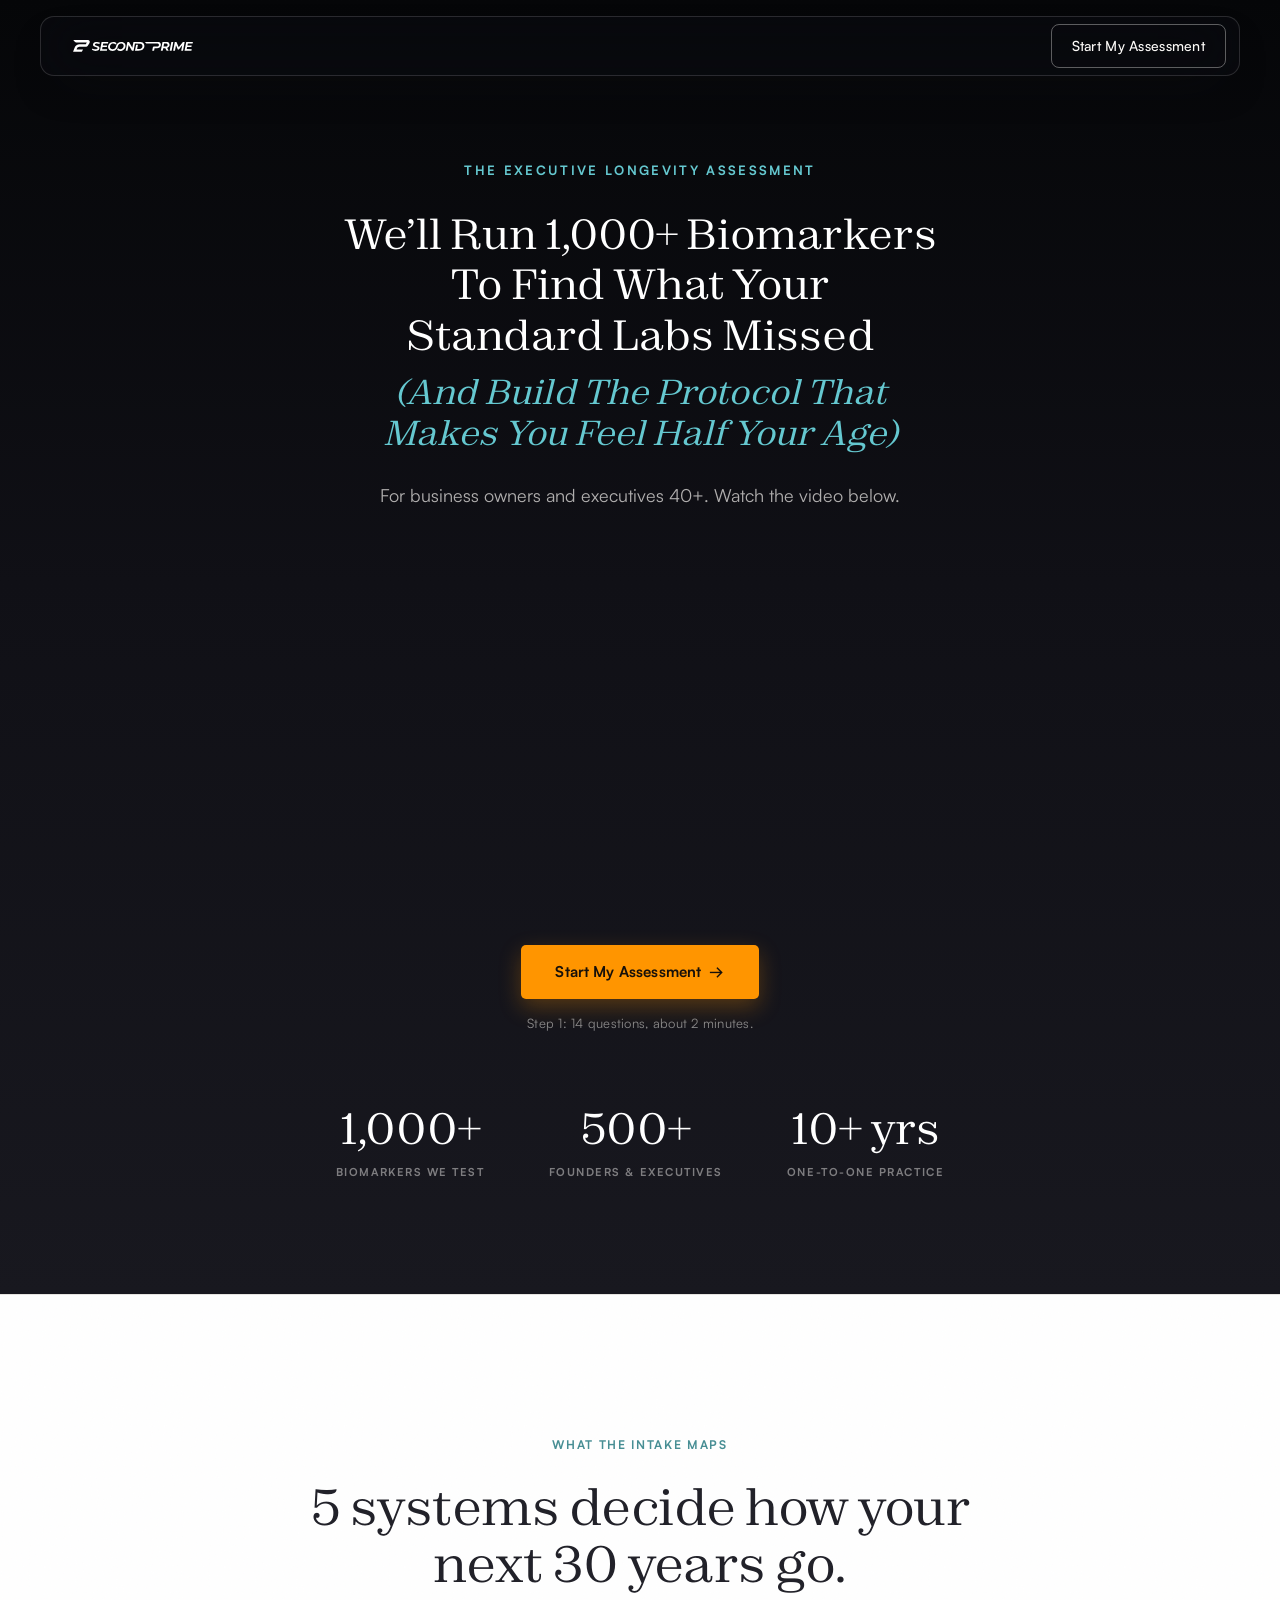
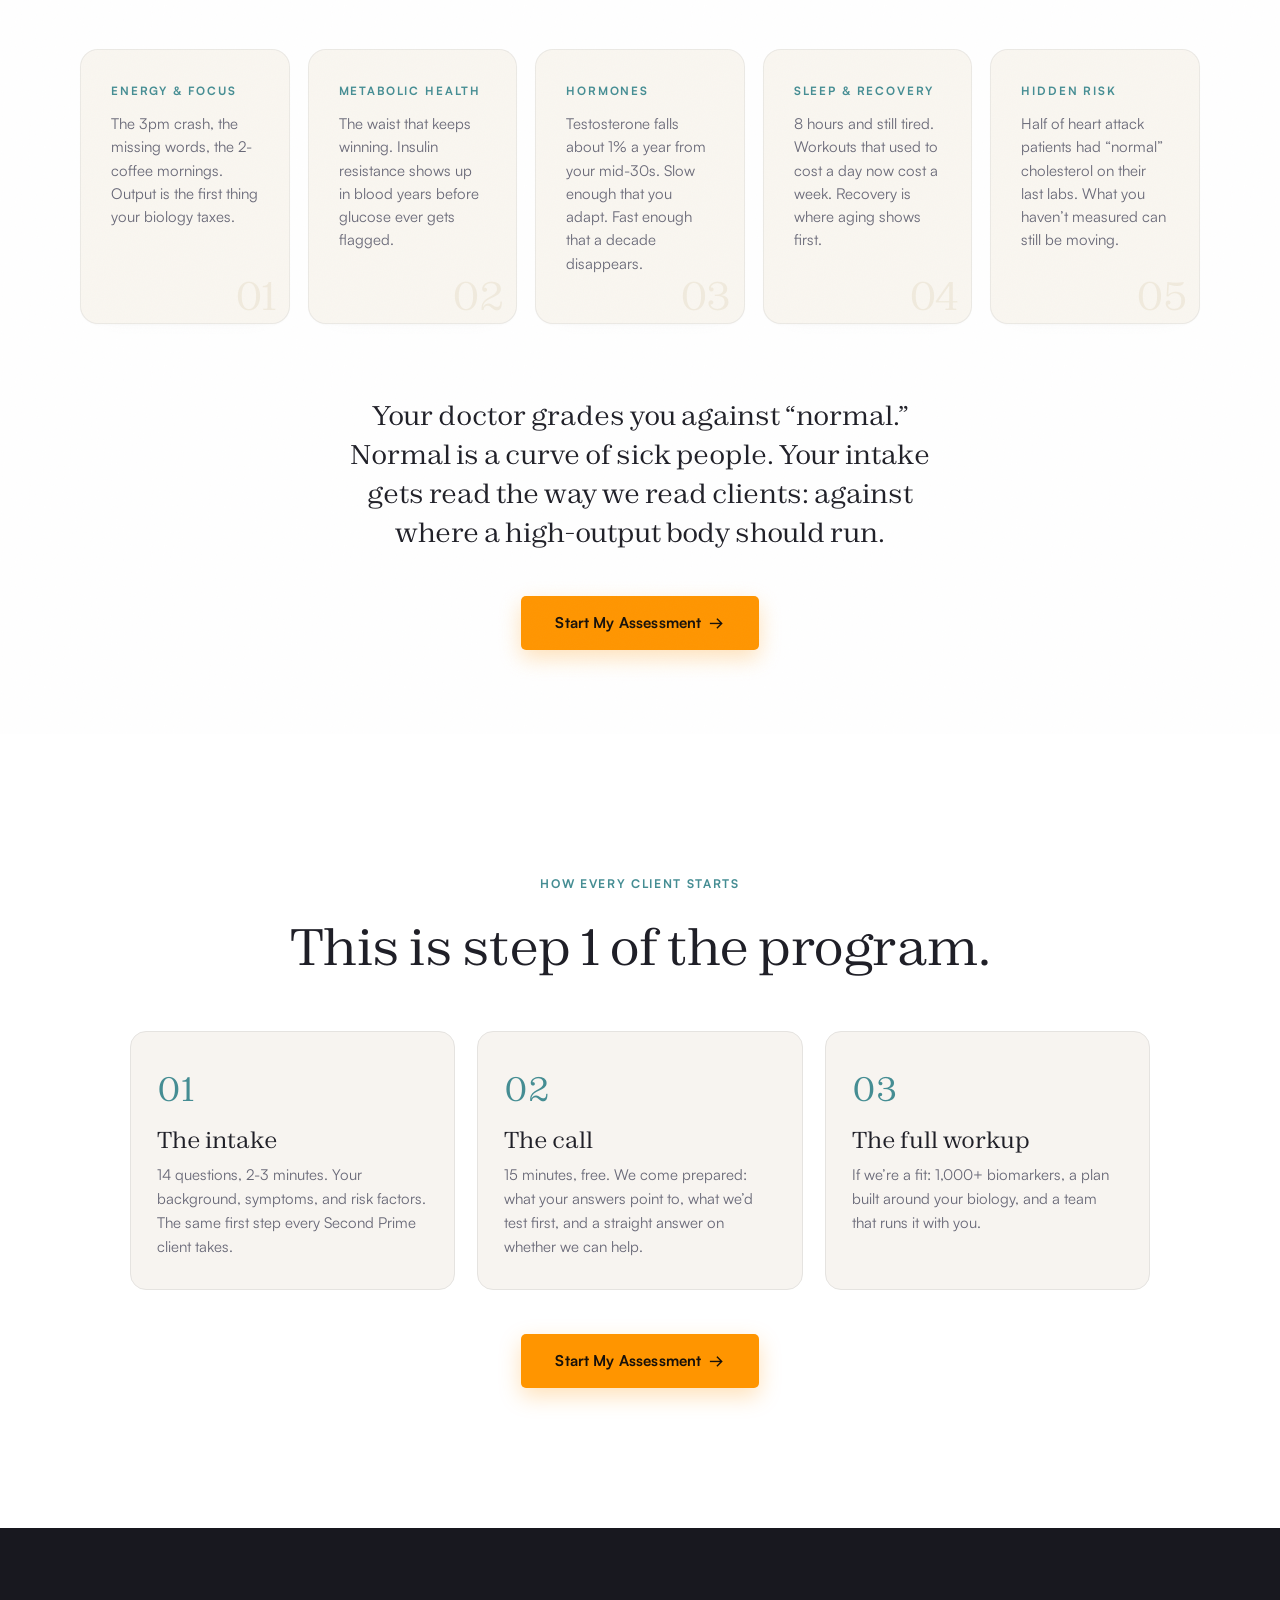
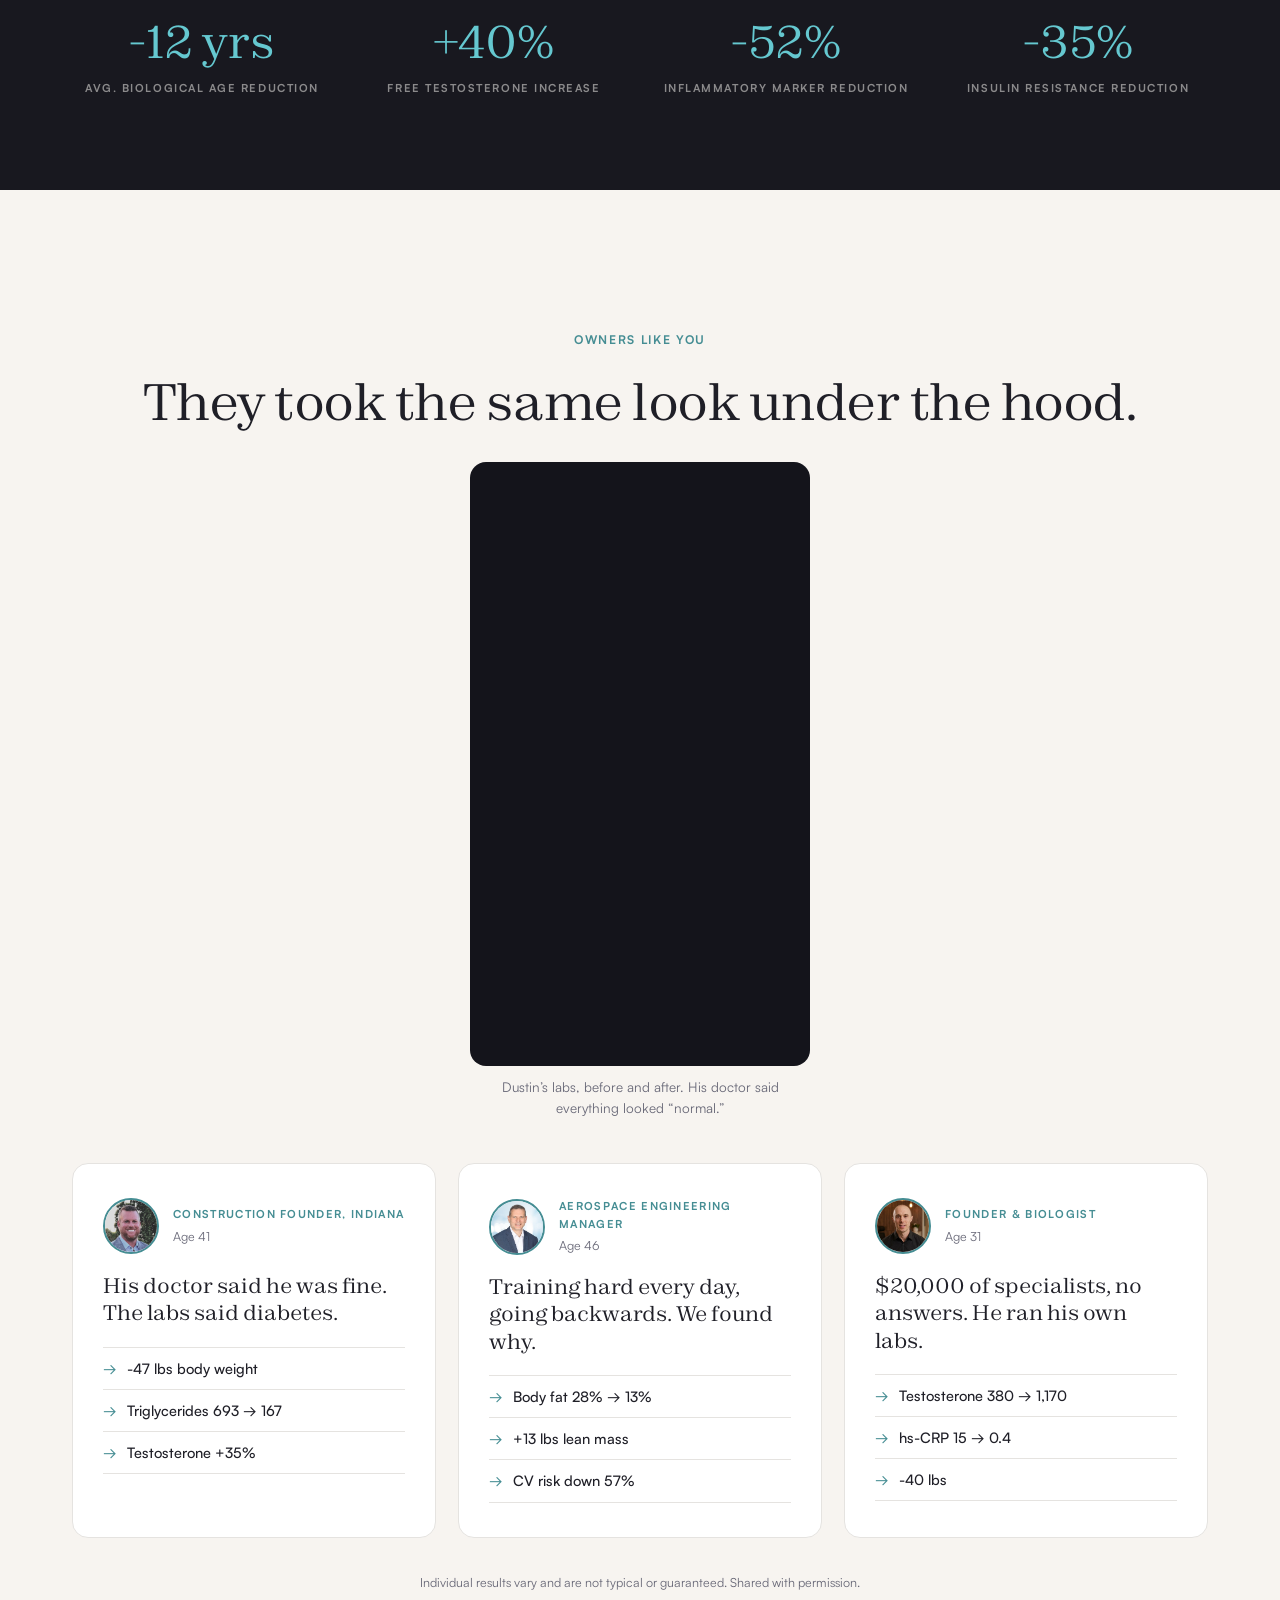
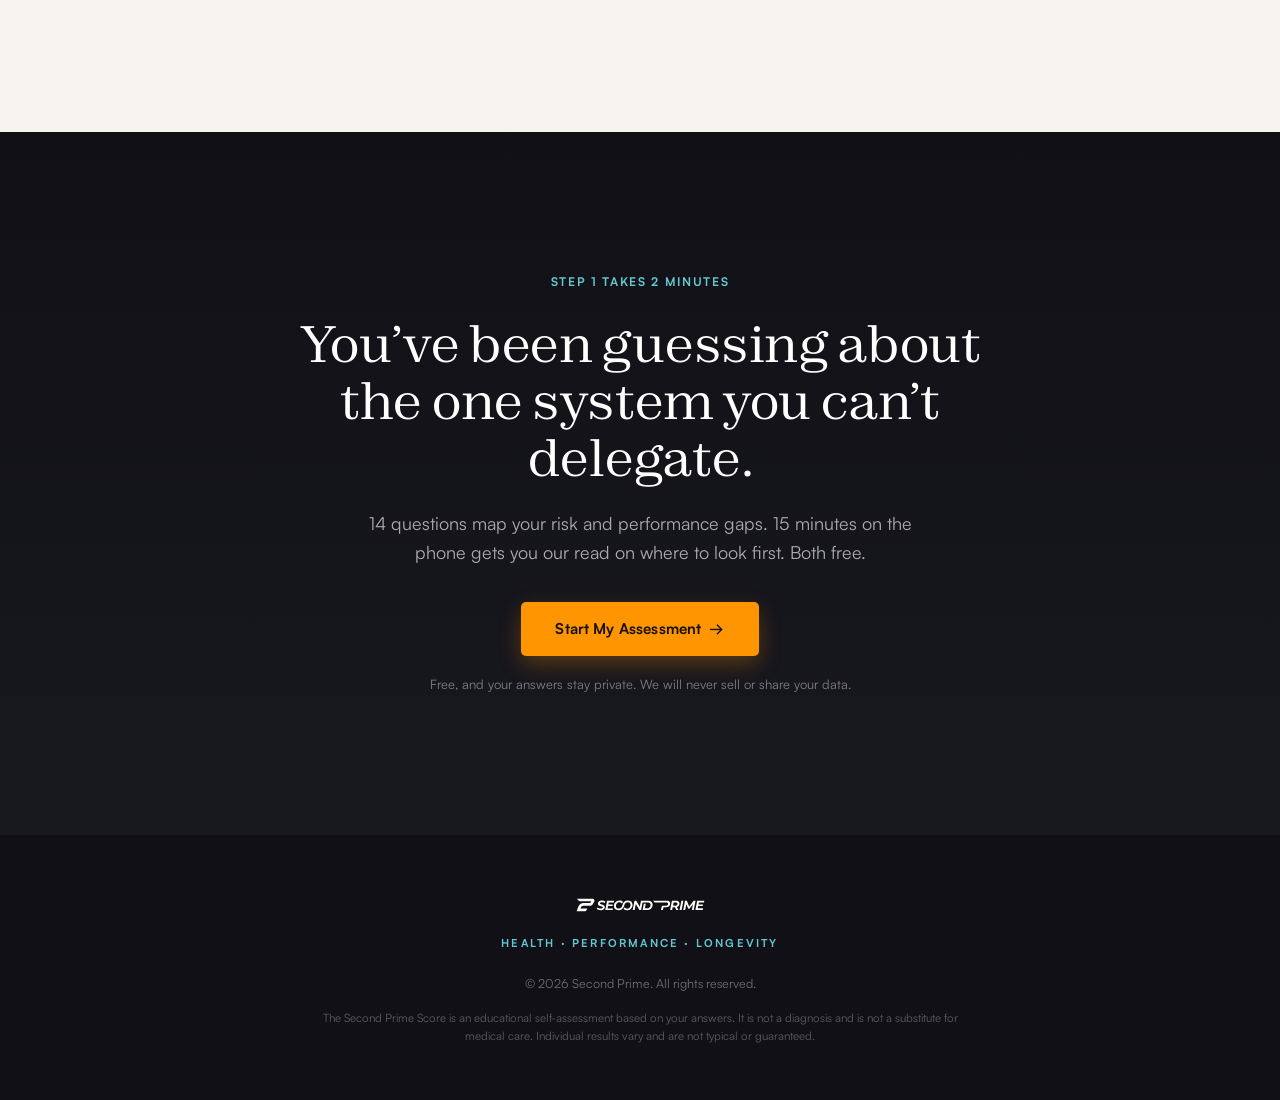
==== commit 733bd384: "Subhead points at the video; CTA becomes Start My Assessment Step 1 label in the note keeps the 14 q" ====
--- a/assessment-funnel/index.html
+++ b/assessment-funnel/index.html
@@ -17,7 +17,7 @@
   <script>document.documentElement.classList.add("js");</script>
   <link rel="stylesheet" href="css/styles.css?v=1" />
   <link rel="stylesheet" href="css/funnel.css?v=11" />
-  <link rel="stylesheet" href="css/assess.css?v=29" />
+  <link rel="stylesheet" href="css/assess.css?v=30" />
   <!-- Meta pixel (Amartinco LLC's Pixel). Neutral event names only, per Meta health-advertiser rules. -->
   <script>
   (function () {
@@ -36,7 +36,7 @@
       <span class="nav-logo" role="img" aria-label="Second Prime"></span>
       <nav class="nav-links"></nav>
       <div class="nav-actions">
-        <a class="btn-cta btn-ghost" href="assessment.html">See If I Qualify</a>
+        <a class="btn-cta btn-ghost" href="assessment.html">Start My Assessment</a>
       </div>
     </div>
   </header>
@@ -47,7 +47,7 @@
       <div class="reveal in">
         <span class="hero-tag">The Executive Longevity Assessment</span>
         <h1 class="as-h1-long">We&rsquo;ll Run 1,000+ Biomarkers To Find What Your Standard Labs Missed <span class="accent">(And Build The Protocol That Makes You Feel Half Your Age)</span></h1>
-        <p class="f-hero-sub">For business owners and executives 40+. Starts with a free 15-minute call.</p>
+        <p class="f-hero-sub">For business owners and executives 40+. Watch the video below.</p>
 
         <!-- ============ LANDING VIDEO (Vimeo) ============ -->
         <div class="as-video reveal in" id="landingVideo">
@@ -55,8 +55,8 @@
         </div>
         <script src="https://player.vimeo.com/api/player.js"></script>
 
-        <a class="btn btn-teal btn-lg as-cta" href="assessment.html">See If I Qualify&ensp;&rarr;</a>
-        <p class="f-hero-note">14 questions, about 2 minutes.</p>
+        <a class="btn btn-teal btn-lg as-cta" href="assessment.html">Start My Assessment&ensp;&rarr;</a>
+        <p class="f-hero-note">Step 1: 14 questions, about 2 minutes.</p>
         <div class="f-hero-stats">
           <div><span class="num">1,000+</span><span class="lbl">Biomarkers We Test</span></div>
           <div><span class="num">500+</span><span class="lbl">Founders &amp; Executives</span></div>
@@ -102,7 +102,7 @@
       </div>
       <p class="f-turn reveal">Your doctor grades you against &ldquo;normal.&rdquo; Normal is a curve of sick people. Your intake gets read the way we read clients: against where a high-output body should run.</p>
       <div class="f-section-cta reveal">
-        <a class="btn btn-dark btn-lg as-cta" href="assessment.html">See If I Qualify&ensp;&rarr;</a>
+        <a class="btn btn-dark btn-lg as-cta" href="assessment.html">Start My Assessment&ensp;&rarr;</a>
       </div>
     </div>
   </section>
@@ -120,7 +120,7 @@
         <div class="as-step"><b>03</b><h3>The full workup</h3><p>If we&rsquo;re a fit: 1,000+ biomarkers, a plan built around your biology, and a team that runs it with you.</p></div>
       </div>
       <div class="f-section-cta reveal">
-        <a class="btn btn-dark btn-lg as-cta" href="assessment.html">See If I Qualify&ensp;&rarr;</a>
+        <a class="btn btn-dark btn-lg as-cta" href="assessment.html">Start My Assessment&ensp;&rarr;</a>
       </div>
     </div>
   </section>
@@ -198,7 +198,7 @@
       <span class="eyebrow">Step 1 Takes 2 Minutes</span>
       <h2>You&rsquo;ve been guessing about<br />the one system you can&rsquo;t delegate.</h2>
       <p class="lead">14 questions map your risk and performance gaps. 15 minutes on the phone gets you our read on where to look first. Both free.</p>
-      <a class="btn btn-teal btn-lg as-cta" href="assessment.html">See If I Qualify&ensp;&rarr;</a>
+      <a class="btn btn-teal btn-lg as-cta" href="assessment.html">Start My Assessment&ensp;&rarr;</a>
       <p class="note">Free, and your answers stay private. We will never sell or share your data.</p>
     </div>
   </section>
@@ -216,7 +216,7 @@
   <!-- ============ STICKY MOBILE CTA ============ -->
   <div class="f-sticky" id="fSticky">
     <div class="f-sticky-txt"><b>Executive Longevity Assessment</b>14 questions, then a free 15-minute call</div>
-    <a class="btn btn-teal as-cta" href="assessment.html">See If I Qualify</a>
+    <a class="btn btn-teal as-cta" href="assessment.html">Start My Assessment</a>
   </div>
 
   <script>
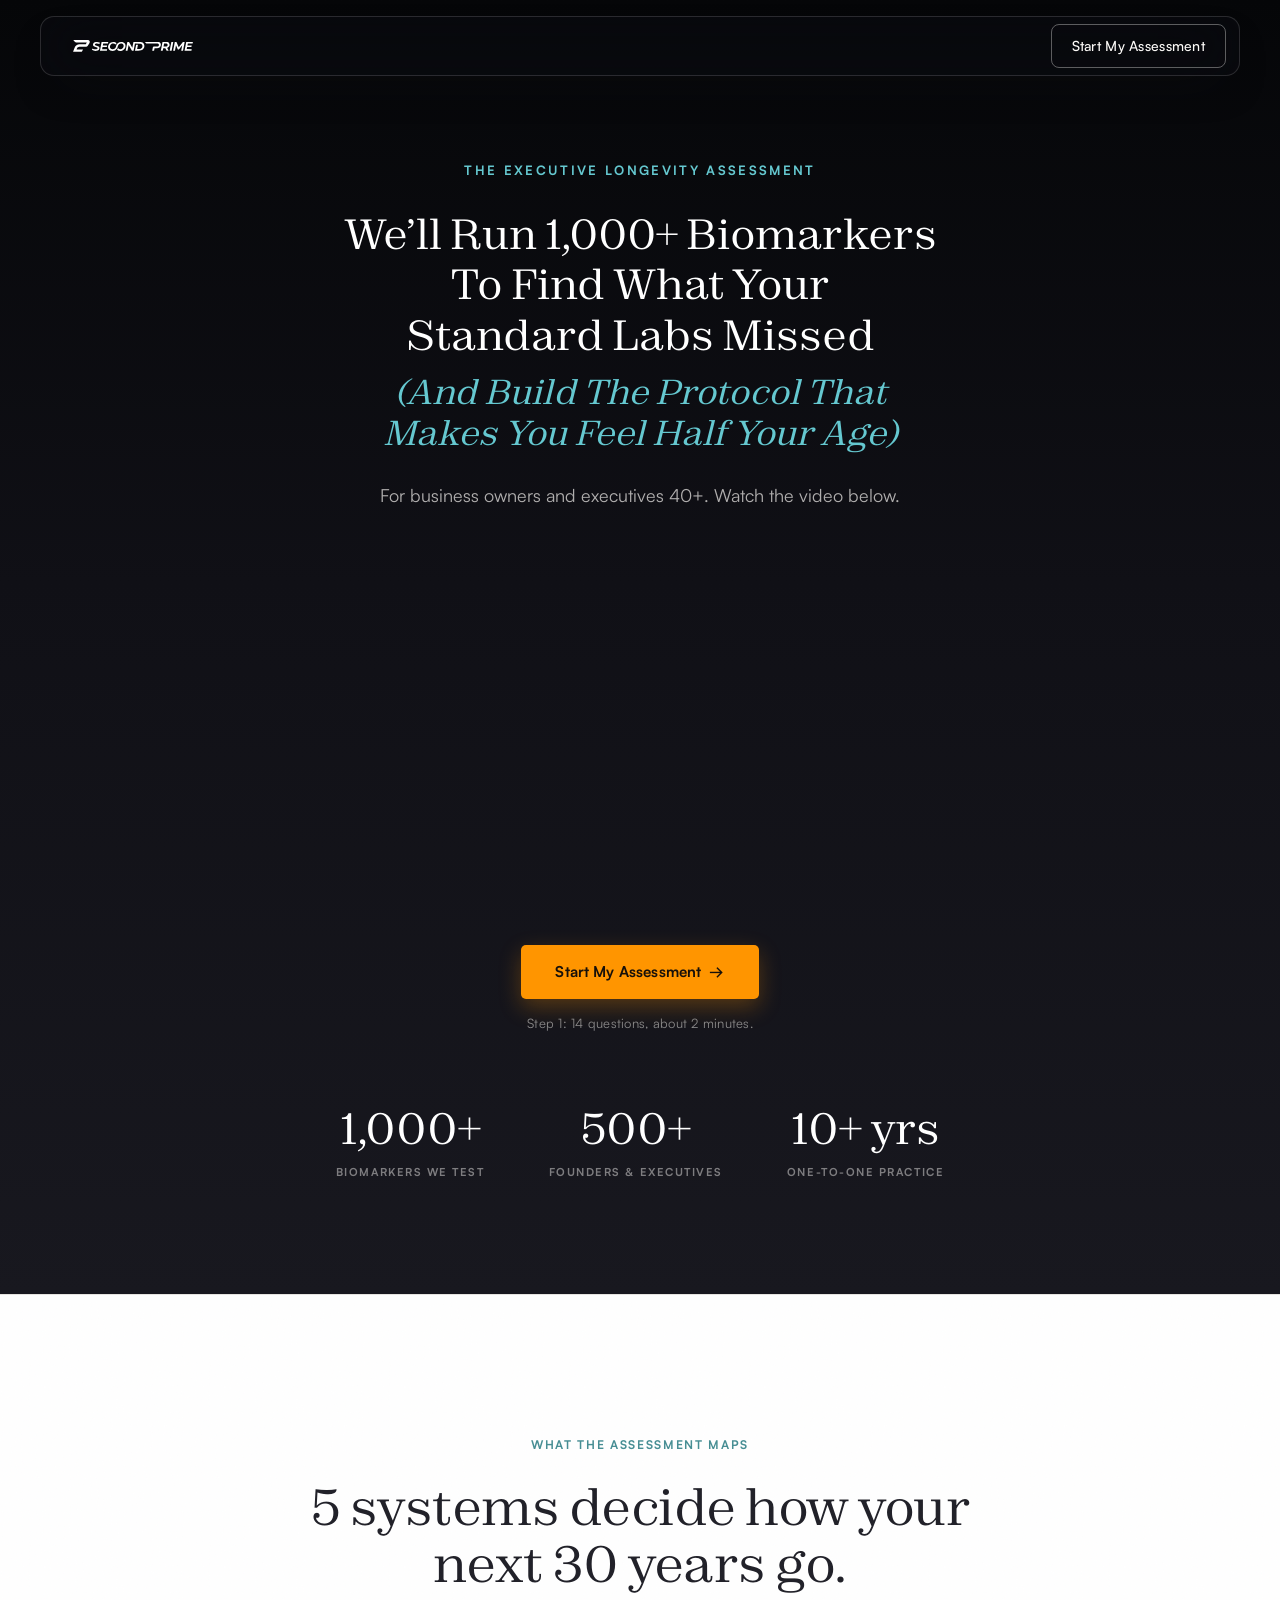
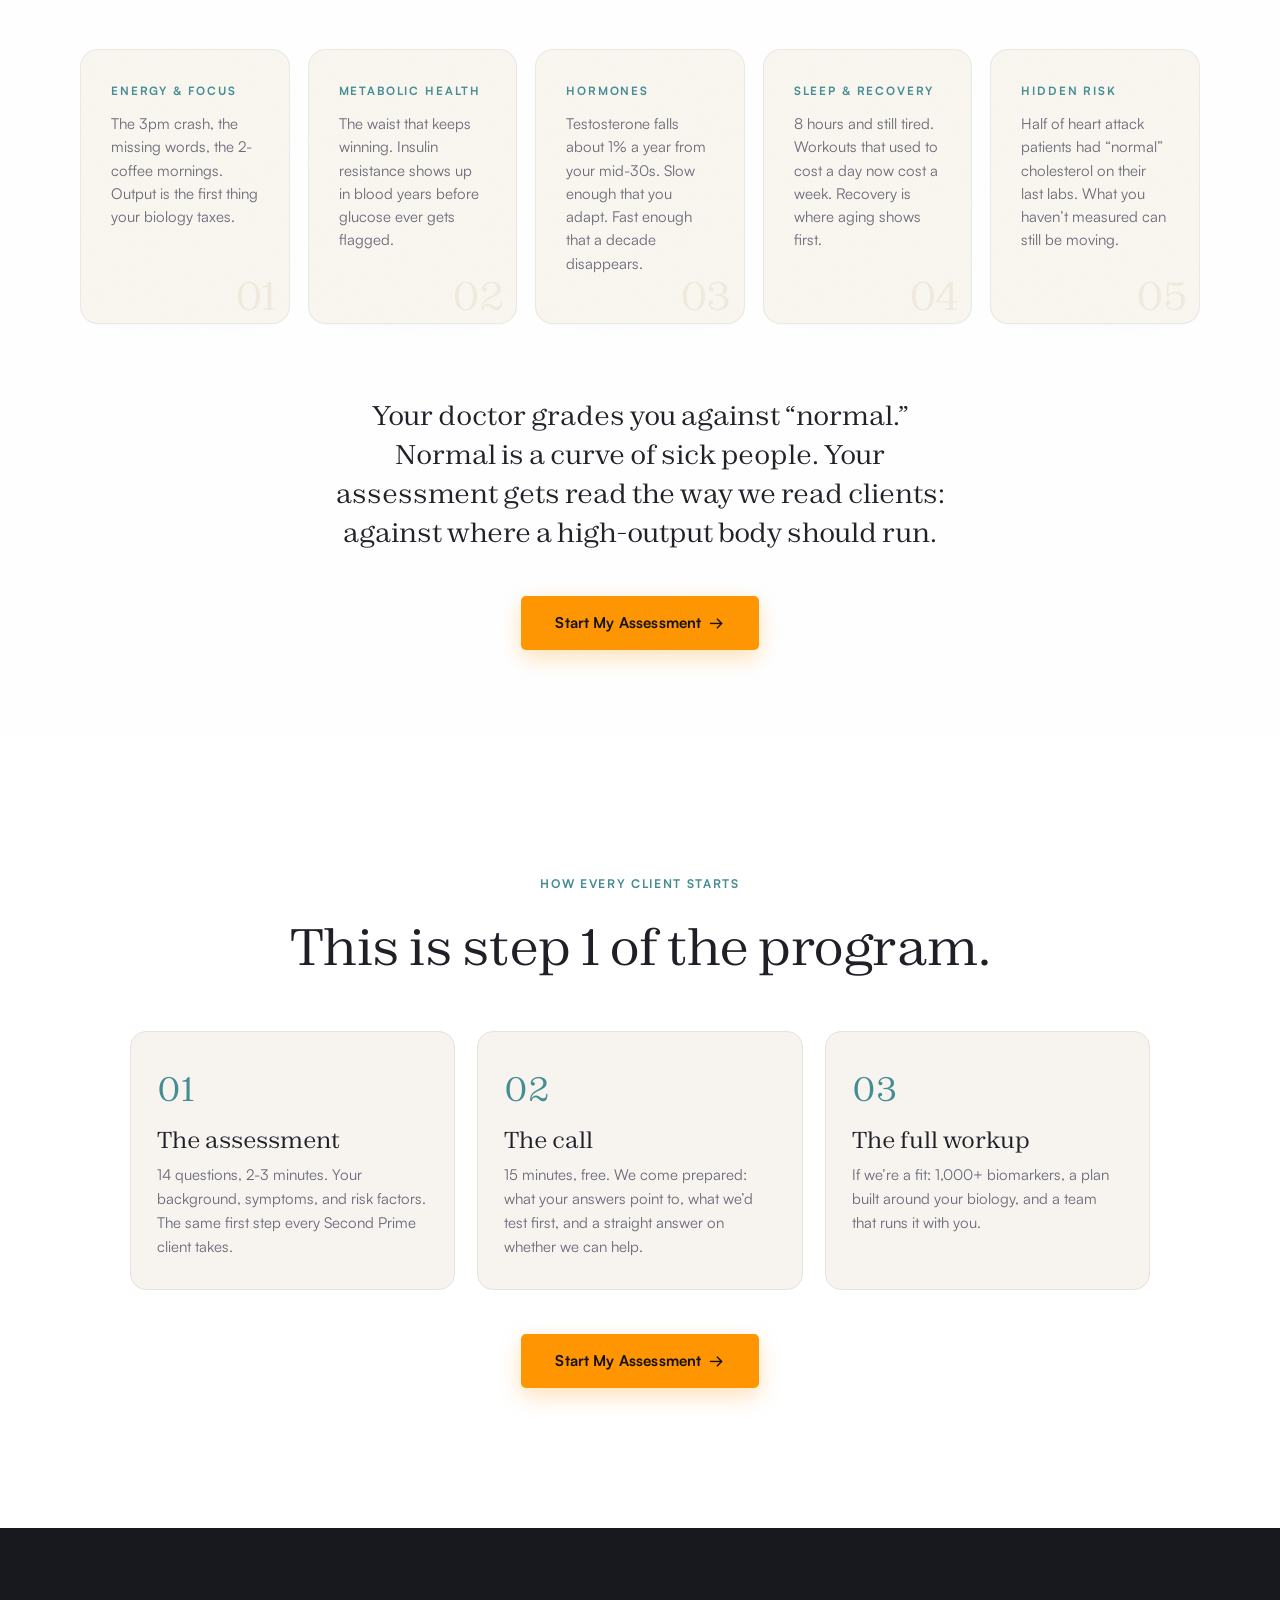
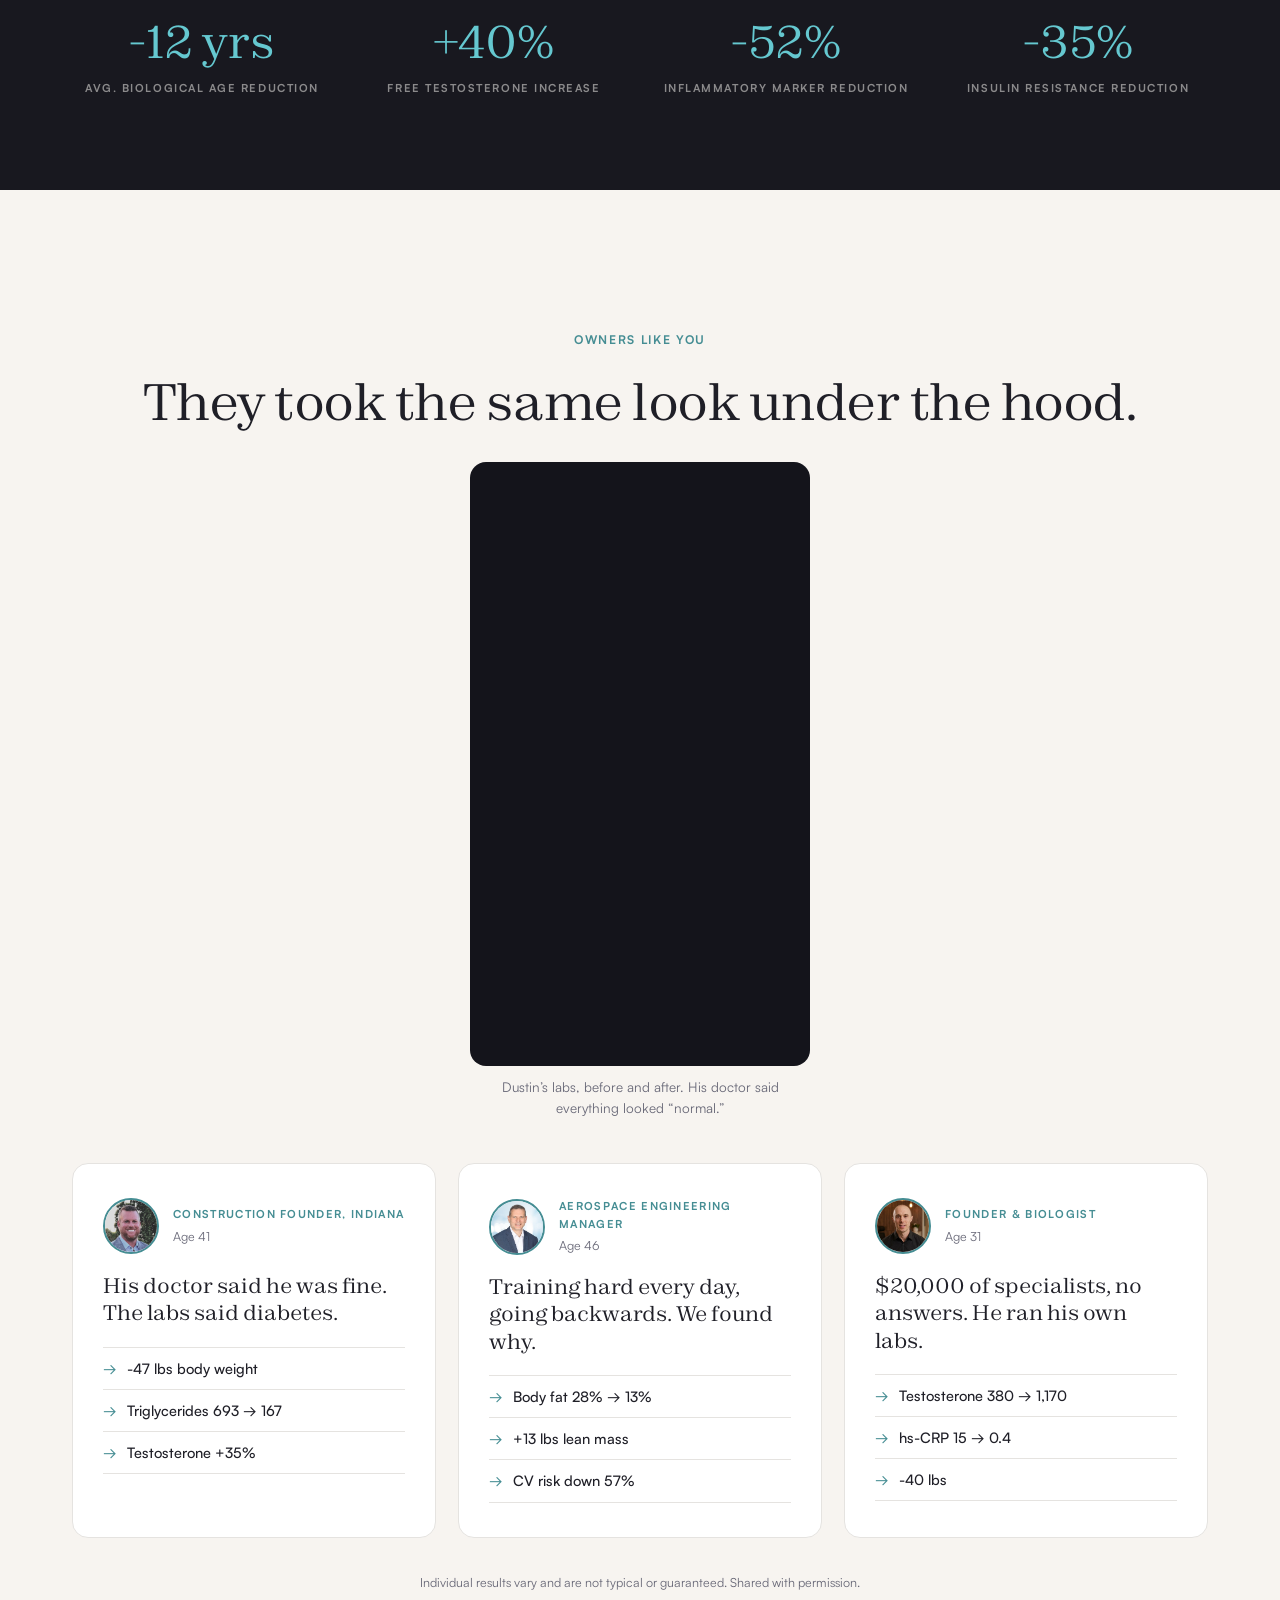
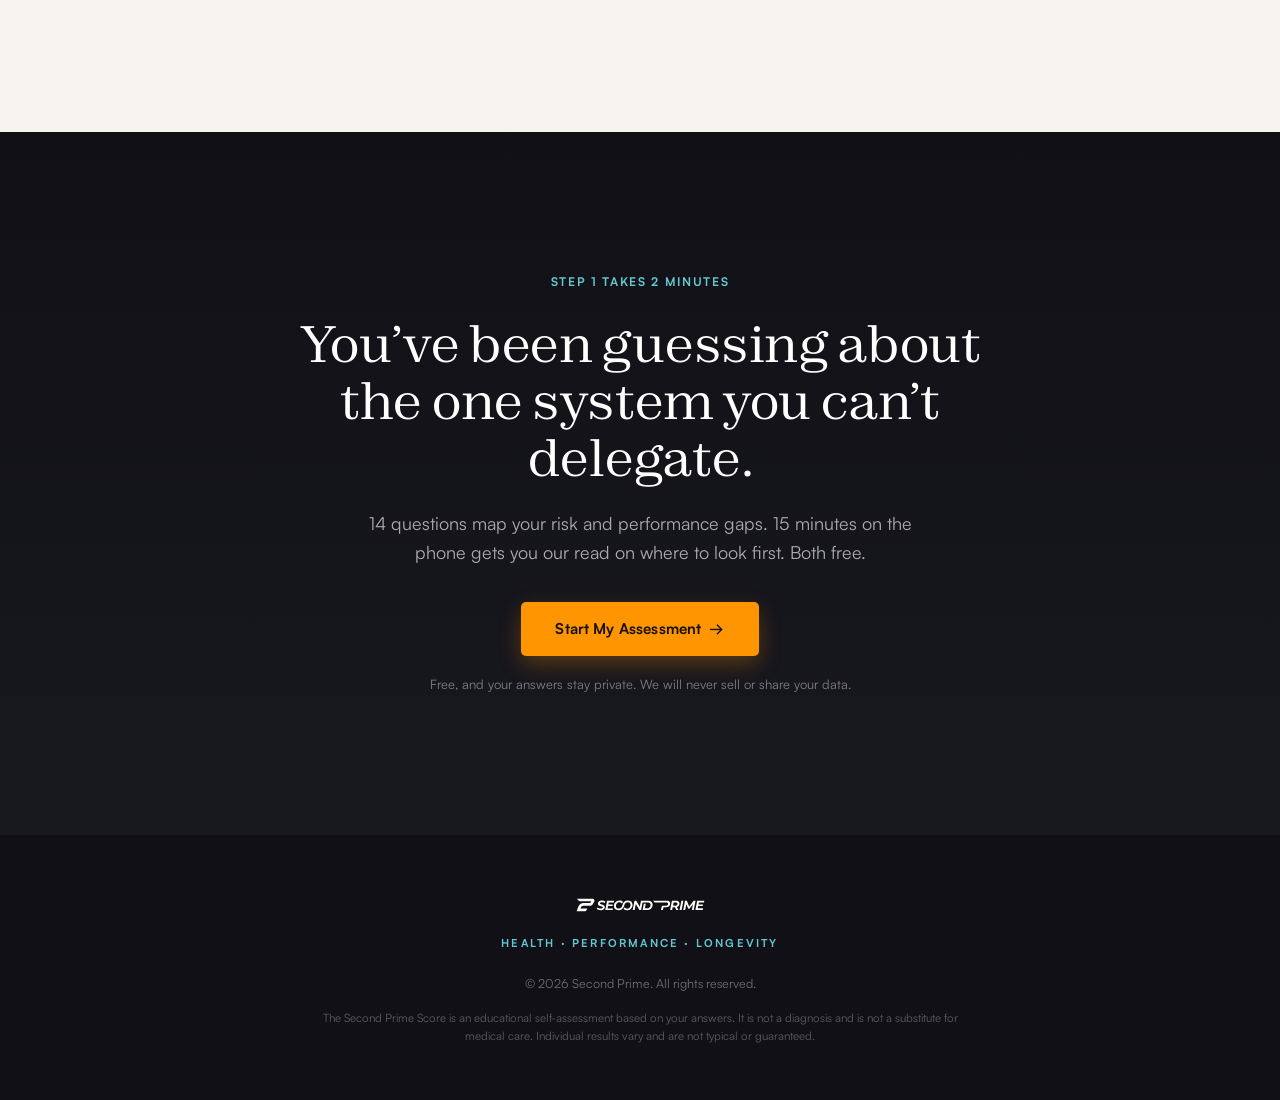
==== commit aa609ae3: "Retire 'intake' everywhere a prospect can read it 73 replacements across all 5 pages, the flow map, " ====
--- a/assessment-funnel/index.html
+++ b/assessment-funnel/index.html
@@ -70,7 +70,7 @@
   <section class="gap" id="systems">
     <div class="container">
       <div class="so-head center reveal">
-        <span class="eyebrow">What the Intake Maps</span>
+        <span class="eyebrow">What the Assessment Maps</span>
         <h2>5 systems decide how your<br />next 30 years go.</h2>
       </div>
       <div class="so-grid as-grid5">
@@ -100,7 +100,7 @@
           <p class="so-desc">Half of heart attack patients had &ldquo;normal&rdquo; cholesterol on their last labs. What you haven&rsquo;t measured can still be moving.</p>
         </article>
       </div>
-      <p class="f-turn reveal">Your doctor grades you against &ldquo;normal.&rdquo; Normal is a curve of sick people. Your intake gets read the way we read clients: against where a high-output body should run.</p>
+      <p class="f-turn reveal">Your doctor grades you against &ldquo;normal.&rdquo; Normal is a curve of sick people. Your assessment gets read the way we read clients: against where a high-output body should run.</p>
       <div class="f-section-cta reveal">
         <a class="btn btn-dark btn-lg as-cta" href="assessment.html">Start My Assessment&ensp;&rarr;</a>
       </div>
@@ -115,7 +115,7 @@
         <h2>This is step 1 of the program.</h2>
       </div>
       <div class="as-steps reveal">
-        <div class="as-step"><b>01</b><h3>The intake</h3><p>14 questions, 2-3 minutes. Your background, symptoms, and risk factors. The same first step every Second Prime client takes.</p></div>
+        <div class="as-step"><b>01</b><h3>The assessment</h3><p>14 questions, 2-3 minutes. Your background, symptoms, and risk factors. The same first step every Second Prime client takes.</p></div>
         <div class="as-step"><b>02</b><h3>The call</h3><p>15 minutes, free. We come prepared: what your answers point to, what we&rsquo;d test first, and a straight answer on whether we can help.</p></div>
         <div class="as-step"><b>03</b><h3>The full workup</h3><p>If we&rsquo;re a fit: 1,000+ biomarkers, a plan built around your biology, and a team that runs it with you.</p></div>
       </div>
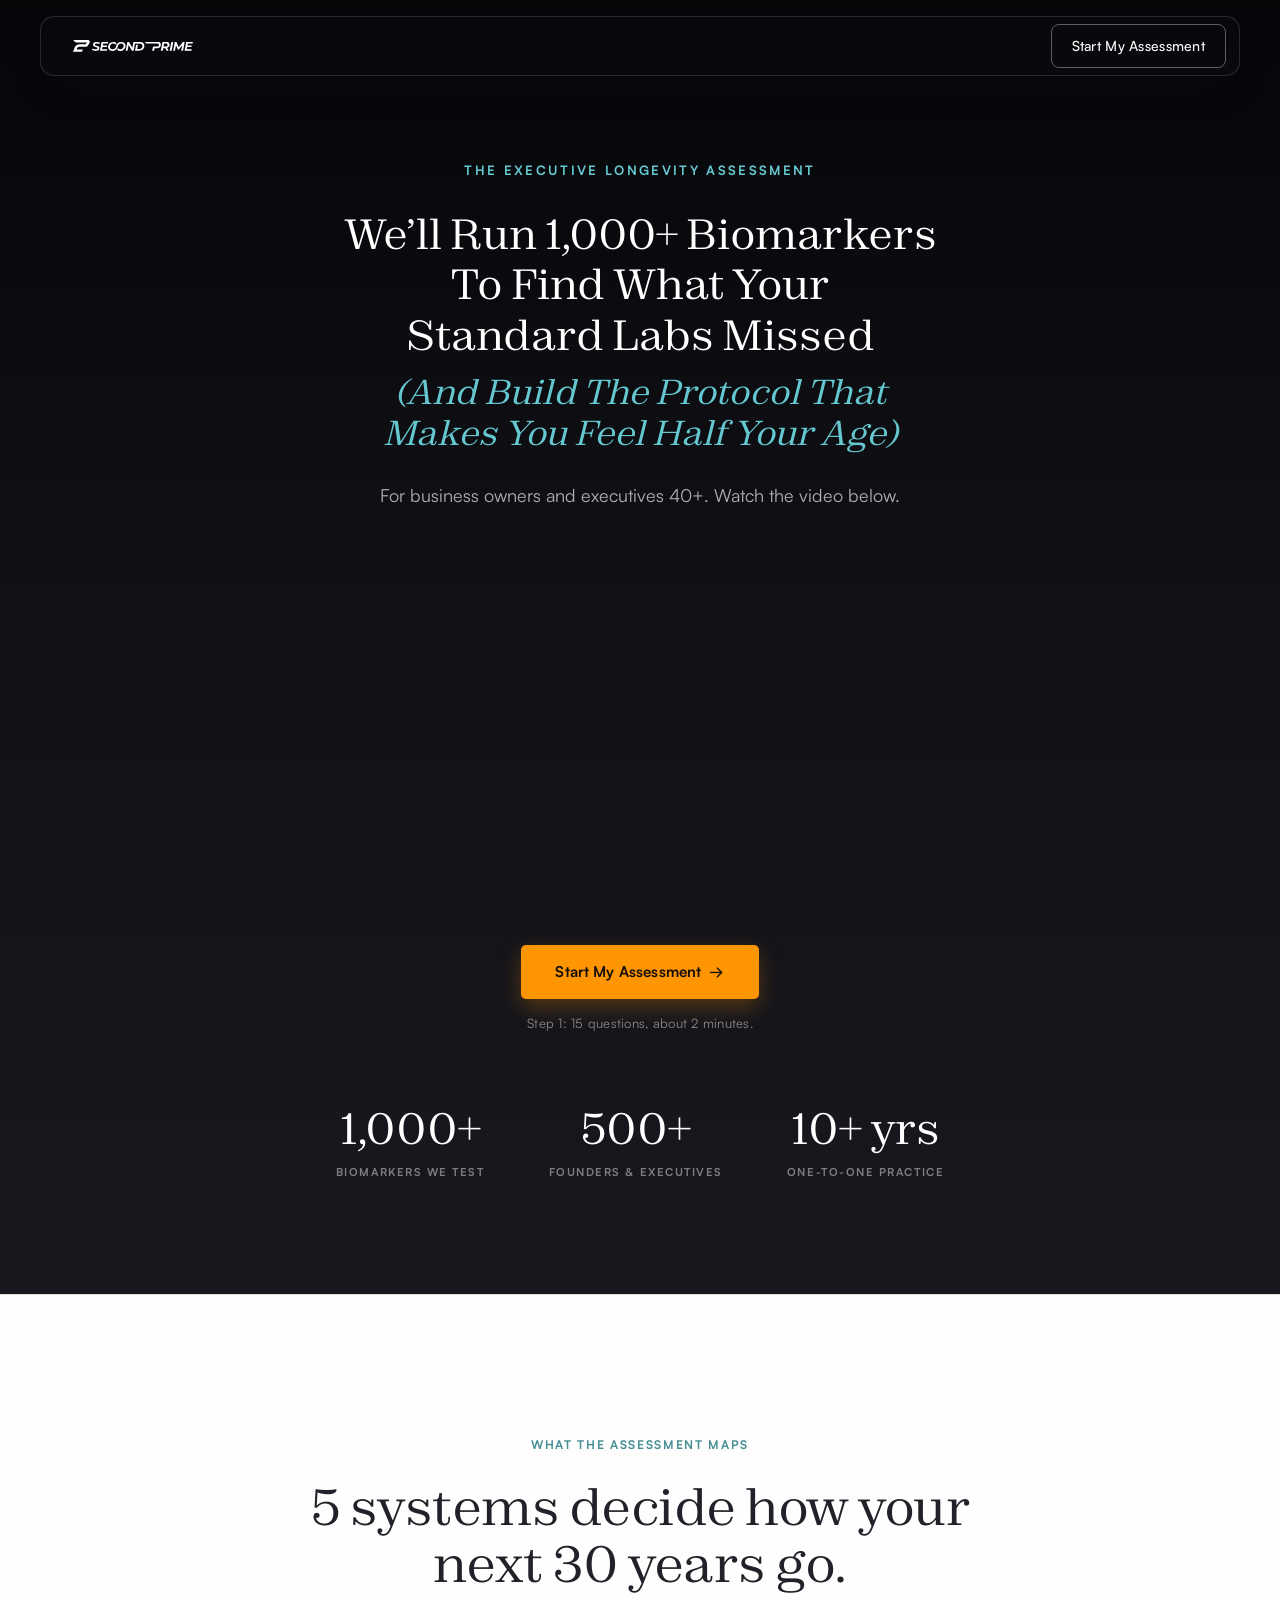
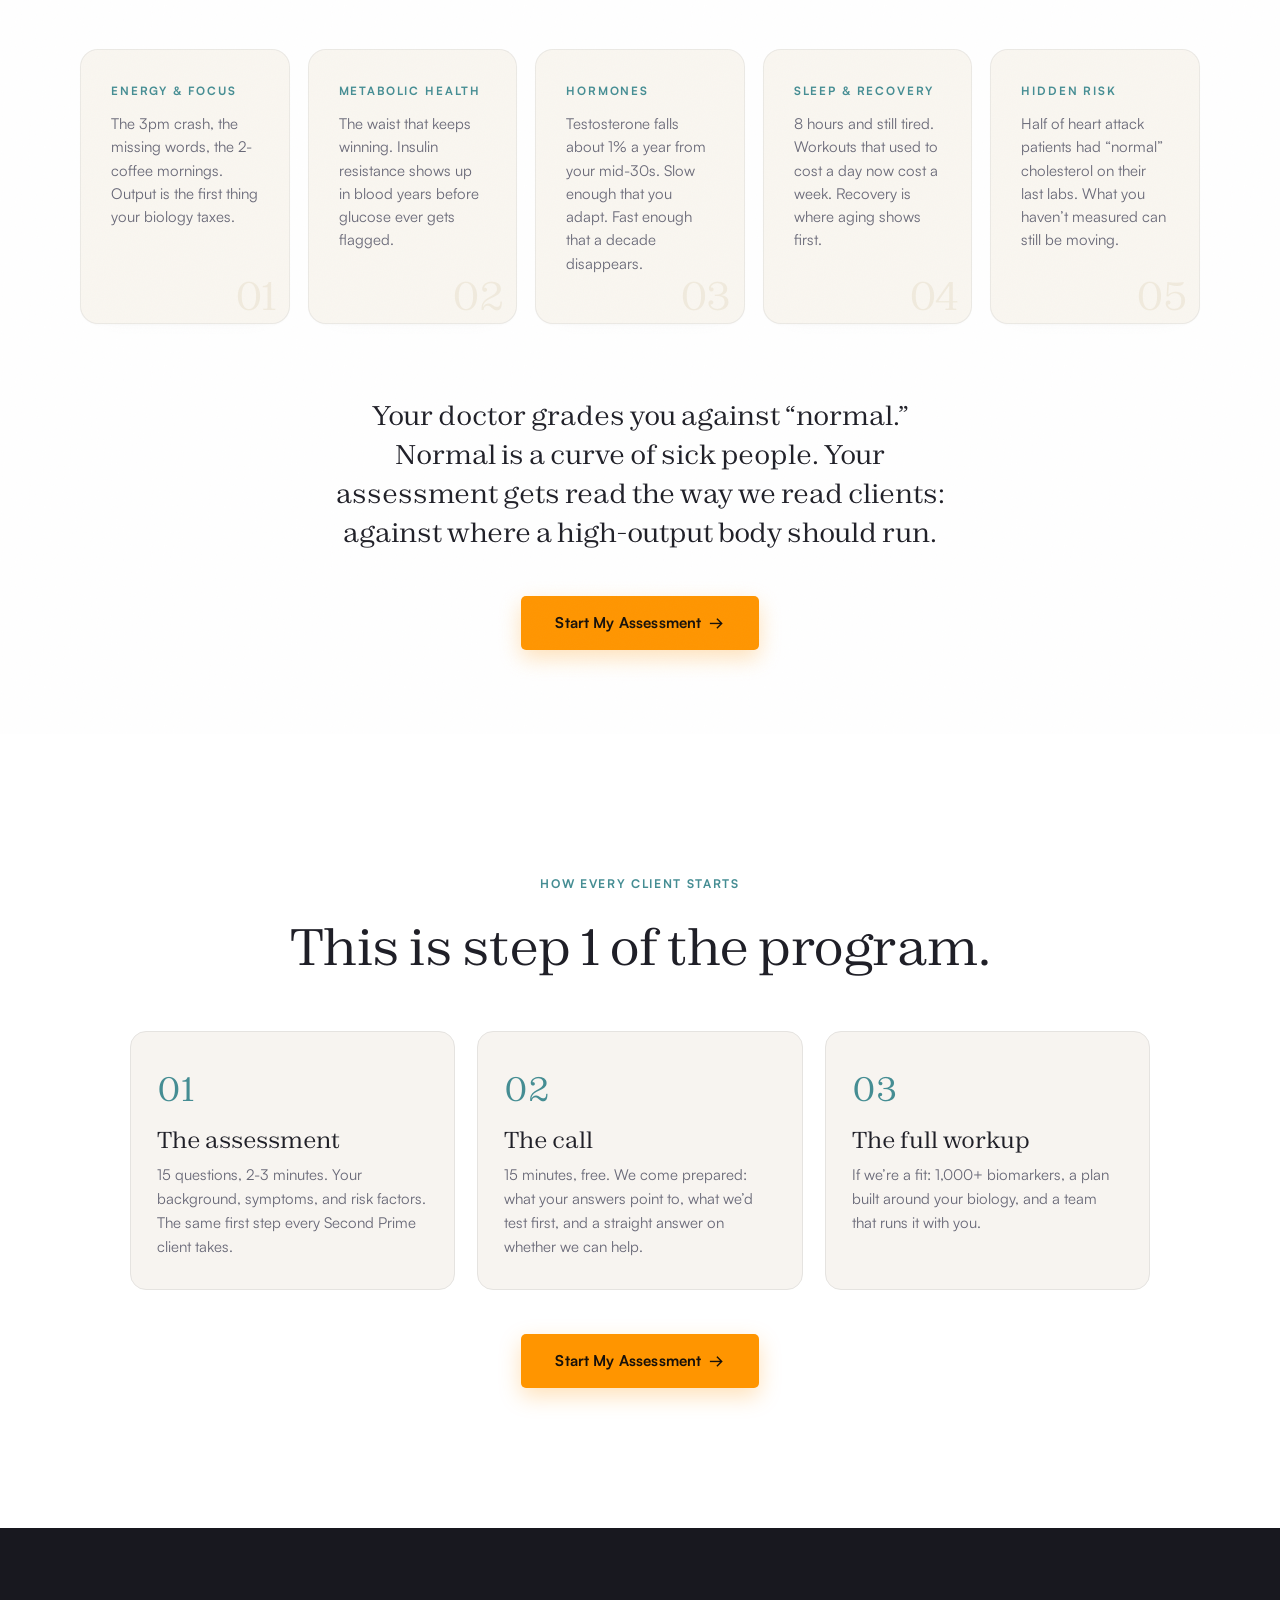
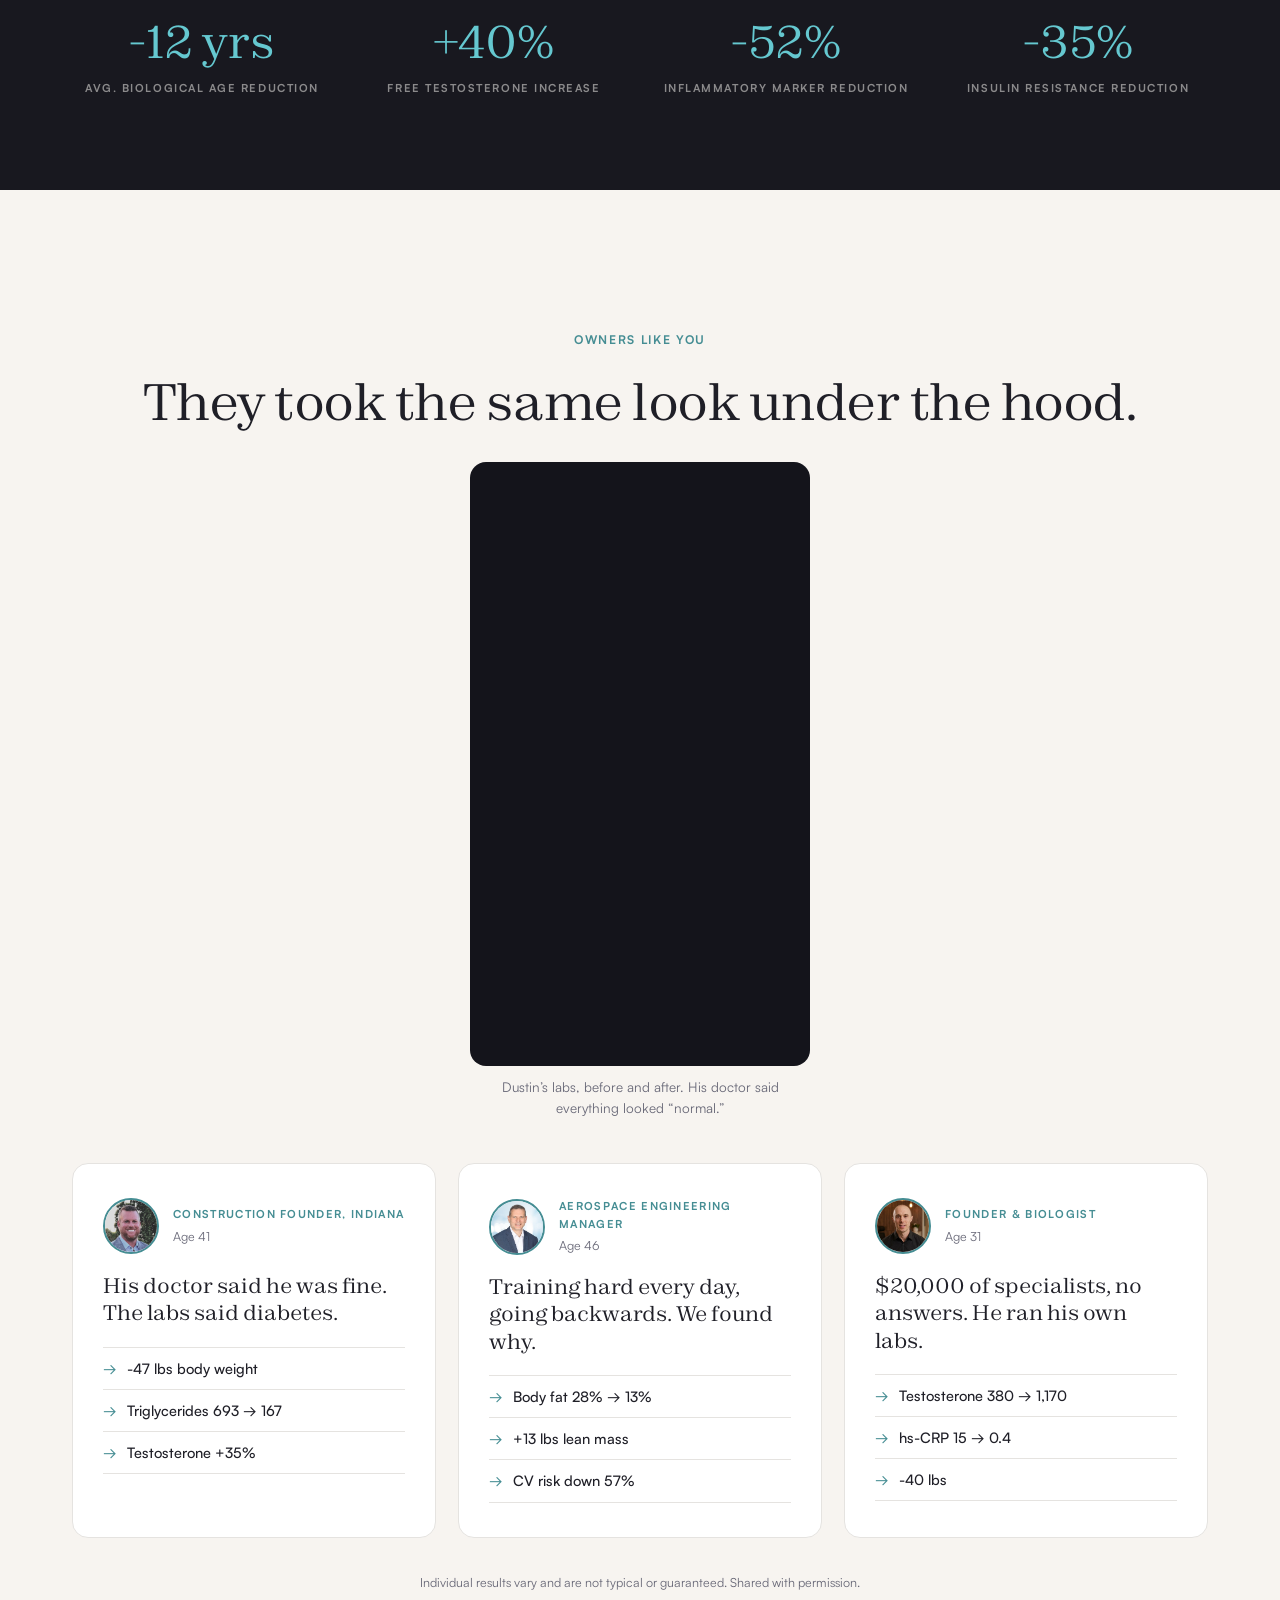
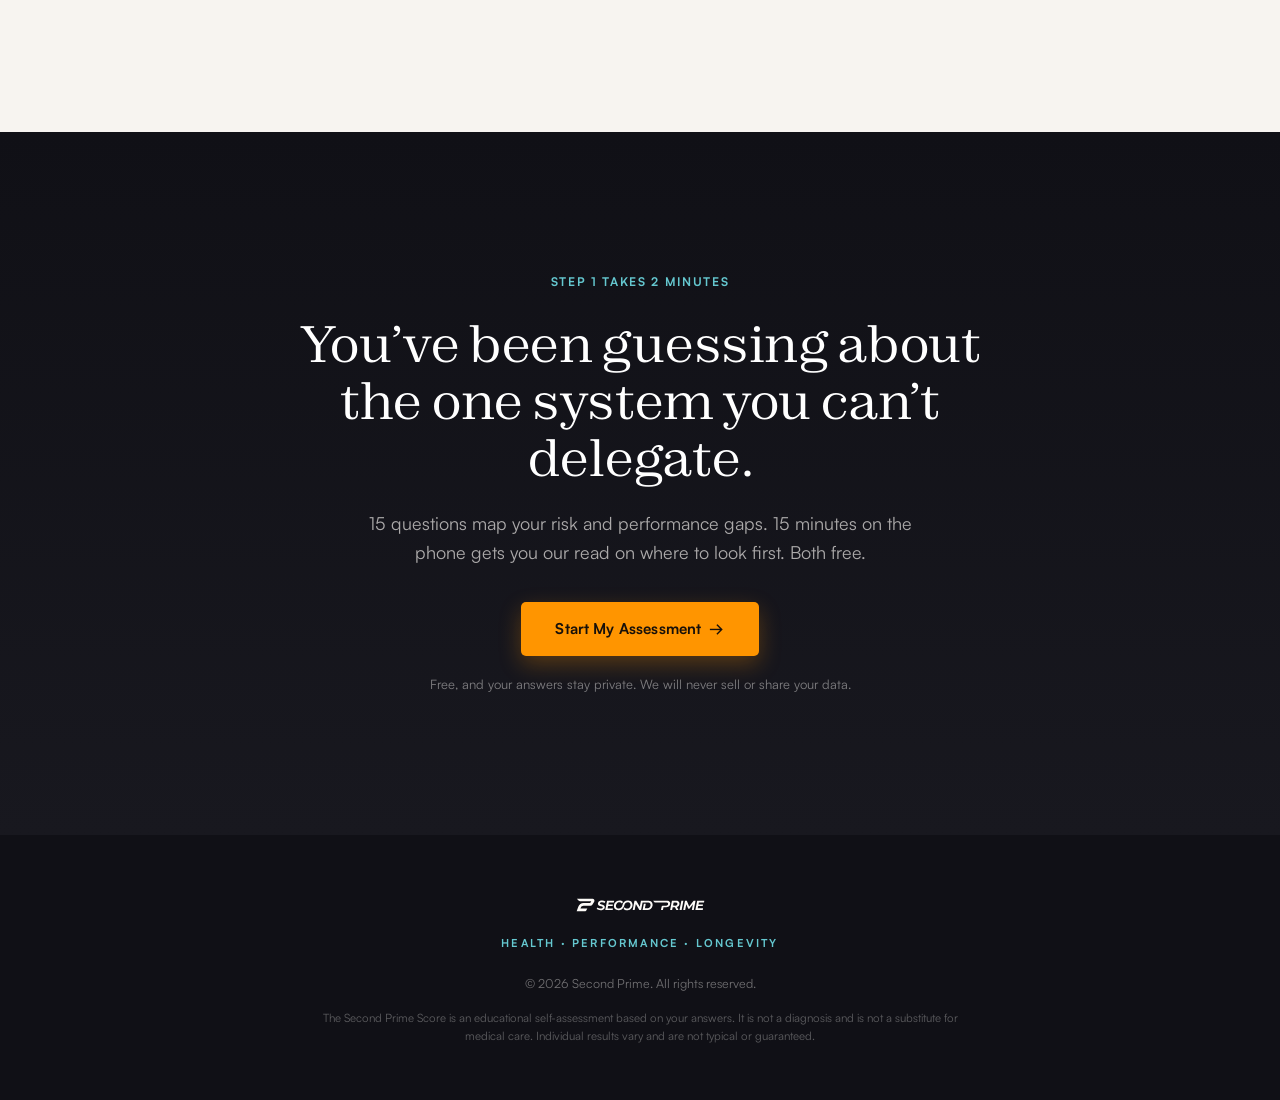
==== commit c8ee9f7c: "Add goals and longevity questions Q1 becomes a goals multi-select; new 'At 85' longevity question af" ====
--- a/assessment-funnel/index.html
+++ b/assessment-funnel/index.html
@@ -4,20 +4,20 @@
   <meta charset="UTF-8" />
   <meta name="viewport" content="width=device-width, initial-scale=1.0" />
   <title>Second Prime | Your Doctor Says You're Fine. You Know You're Not.</title>
-  <meta name="description" content="The Executive Longevity Assessment for business owners and executives 40+. 14 questions map your risk and performance gaps, then a free 15-minute call with our read on where to look first." />
+  <meta name="description" content="The Executive Longevity Assessment for business owners and executives 40+. 15 questions map your risk and performance gaps, then a free 15-minute call with our read on where to look first." />
   <link rel="icon" type="image/png" sizes="32x32" href="assets/favicon-32.png" />
   <link rel="icon" type="image/png" sizes="16x16" href="assets/favicon-16.png" />
   <meta name="theme-color" content="#101016" />
   <meta property="og:type" content="website" />
   <meta property="og:site_name" content="Second Prime" />
   <meta property="og:title" content="Your doctor says you're fine. You know you're not." />
-  <meta property="og:description" content="The Executive Longevity Assessment. 14 questions map your risk and performance gaps, then a free 15-minute call: what we'd test first, and whether we can help." />
+  <meta property="og:description" content="The Executive Longevity Assessment. 15 questions map your risk and performance gaps, then a free 15-minute call: what we'd test first, and whether we can help." />
   <meta property="og:image" content="assets/og-image.jpg" />
   <meta name="twitter:card" content="summary_large_image" />
   <script>document.documentElement.classList.add("js");</script>
   <link rel="stylesheet" href="css/styles.css?v=1" />
   <link rel="stylesheet" href="css/funnel.css?v=11" />
-  <link rel="stylesheet" href="css/assess.css?v=30" />
+  <link rel="stylesheet" href="css/assess.css?v=32" />
   <!-- Meta pixel (Amartinco LLC's Pixel). Neutral event names only, per Meta health-advertiser rules. -->
   <script>
   (function () {
@@ -27,6 +27,9 @@
     fbq('track', 'PageView');
   })();
   </script>
+  <!-- First-party tracking (our own database, separate from the pixel). See TRACKING.md. -->
+  <script src="js/experiments.js?v=1"></script>
+  <script src="js/track.js?v=1"></script>
 </head>
 <body class="as-land">
 
@@ -36,7 +39,7 @@
       <span class="nav-logo" role="img" aria-label="Second Prime"></span>
       <nav class="nav-links"></nav>
       <div class="nav-actions">
-        <a class="btn-cta btn-ghost" href="assessment.html">Start My Assessment</a>
+        <a class="btn-cta btn-ghost" data-cta="nav" href="assessment.html">Start My Assessment</a>
       </div>
     </div>
   </header>
@@ -55,8 +58,8 @@
         </div>
         <script src="https://player.vimeo.com/api/player.js"></script>
 
-        <a class="btn btn-teal btn-lg as-cta" href="assessment.html">Start My Assessment&ensp;&rarr;</a>
-        <p class="f-hero-note">Step 1: 14 questions, about 2 minutes.</p>
+        <a class="btn btn-teal btn-lg as-cta" data-cta="hero" href="assessment.html">Start My Assessment&ensp;&rarr;</a>
+        <p class="f-hero-note">Step 1: 15 questions, about 2 minutes.</p>
         <div class="f-hero-stats">
           <div><span class="num">1,000+</span><span class="lbl">Biomarkers We Test</span></div>
           <div><span class="num">500+</span><span class="lbl">Founders &amp; Executives</span></div>
@@ -102,7 +105,7 @@
       </div>
       <p class="f-turn reveal">Your doctor grades you against &ldquo;normal.&rdquo; Normal is a curve of sick people. Your assessment gets read the way we read clients: against where a high-output body should run.</p>
       <div class="f-section-cta reveal">
-        <a class="btn btn-dark btn-lg as-cta" href="assessment.html">Start My Assessment&ensp;&rarr;</a>
+        <a class="btn btn-dark btn-lg as-cta" data-cta="mid1" href="assessment.html">Start My Assessment&ensp;&rarr;</a>
       </div>
     </div>
   </section>
@@ -115,12 +118,12 @@
         <h2>This is step 1 of the program.</h2>
       </div>
       <div class="as-steps reveal">
-        <div class="as-step"><b>01</b><h3>The assessment</h3><p>14 questions, 2-3 minutes. Your background, symptoms, and risk factors. The same first step every Second Prime client takes.</p></div>
+        <div class="as-step"><b>01</b><h3>The assessment</h3><p>15 questions, 2-3 minutes. Your background, symptoms, and risk factors. The same first step every Second Prime client takes.</p></div>
         <div class="as-step"><b>02</b><h3>The call</h3><p>15 minutes, free. We come prepared: what your answers point to, what we&rsquo;d test first, and a straight answer on whether we can help.</p></div>
         <div class="as-step"><b>03</b><h3>The full workup</h3><p>If we&rsquo;re a fit: 1,000+ biomarkers, a plan built around your biology, and a team that runs it with you.</p></div>
       </div>
       <div class="f-section-cta reveal">
-        <a class="btn btn-dark btn-lg as-cta" href="assessment.html">Start My Assessment&ensp;&rarr;</a>
+        <a class="btn btn-dark btn-lg as-cta" data-cta="mid2" href="assessment.html">Start My Assessment&ensp;&rarr;</a>
       </div>
     </div>
   </section>
@@ -197,8 +200,8 @@
     <div class="container reveal">
       <span class="eyebrow">Step 1 Takes 2 Minutes</span>
       <h2>You&rsquo;ve been guessing about<br />the one system you can&rsquo;t delegate.</h2>
-      <p class="lead">14 questions map your risk and performance gaps. 15 minutes on the phone gets you our read on where to look first. Both free.</p>
-      <a class="btn btn-teal btn-lg as-cta" href="assessment.html">Start My Assessment&ensp;&rarr;</a>
+      <p class="lead">15 questions map your risk and performance gaps. 15 minutes on the phone gets you our read on where to look first. Both free.</p>
+      <a class="btn btn-teal btn-lg as-cta" data-cta="final" href="assessment.html">Start My Assessment&ensp;&rarr;</a>
       <p class="note">Free, and your answers stay private. We will never sell or share your data.</p>
     </div>
   </section>
@@ -215,8 +218,8 @@
 
   <!-- ============ STICKY MOBILE CTA ============ -->
   <div class="f-sticky" id="fSticky">
-    <div class="f-sticky-txt"><b>Executive Longevity Assessment</b>14 questions, then a free 15-minute call</div>
-    <a class="btn btn-teal as-cta" href="assessment.html">Start My Assessment</a>
+    <div class="f-sticky-txt"><b>Executive Longevity Assessment</b>15 questions, then a free 15-minute call</div>
+    <a class="btn btn-teal as-cta" data-cta="sticky" href="assessment.html">Start My Assessment</a>
   </div>
 
   <script>
--- a/assessment-funnel/css/assess.css
+++ b/assessment-funnel/css/assess.css
@@ -129,6 +129,16 @@
 }
 
 /* ---------- Assessment: interstitial cards ---------- */
+/* The 85 answer mirrored back: closes the risk card on what they want,
+   not on what's wrong. Deliberately quiet so the lab bars stay the hero. */
+.as-int-mirror {
+  max-width: 46ch; margin: 20px auto 0; padding-top: 16px;
+  border-top: 1px solid rgba(255,255,255,0.14);
+  font-family: var(--font-serif); font-weight: 400; font-size: 18px;
+  line-height: 1.45; color: var(--sand-light); text-wrap: balance;
+}
+@media (max-width: 640px) { .as-int-mirror { font-size: 16.5px; margin-top: 16px; padding-top: 13px; } }
+
 .as-int { text-align: center; }
 .as-int-tag {
   display: inline-block; font-size: 12px; font-weight: 700; letter-spacing: 0.16em;
@@ -500,6 +510,12 @@
 .spb__times-head span { color: var(--sand-light); text-transform: none; letter-spacing: 0; font-size: 13px; }
 .spb__tz { margin-top: 14px; font-size: 12.5px; color: rgba(225,242,243,0.5); }
 .spb__none { grid-column: 1 / -1; text-align: center; color: rgba(225,242,243,0.6); font-size: 14px; padding: 16px 0; }
+.spb__more-times {
+  width: 100%; margin-top: 10px; padding: 12px; border-radius: 10px; cursor: pointer;
+  background: none; border: 1px dashed rgba(255,255,255,0.28); color: rgba(225,242,243,0.8);
+  font-family: var(--font-sans); font-size: 14px;
+}
+.spb__more-times:hover { border-color: var(--teal-bright); color: var(--teal-bright); border-style: solid; }
 
 @media (max-width: 560px) {
   .spb__dow, .spb__strip { gap: 4px; }
@@ -507,5 +523,6 @@
   .spb__d { padding: 8px 0 6px; border-radius: 9px; }
   .spb__d-num { font-size: 17px; }
   .spb__d-mon { font-size: 8.5px; letter-spacing: 0.02em; }
-  .spb__slots { grid-template-columns: repeat(2, 1fr); }
-}
+  .spb__slots { grid-template-columns: repeat(2, 1fr); gap: 8px; }
+  .spb__slot { padding: 11px 6px; font-size: 14.5px; }
+}
